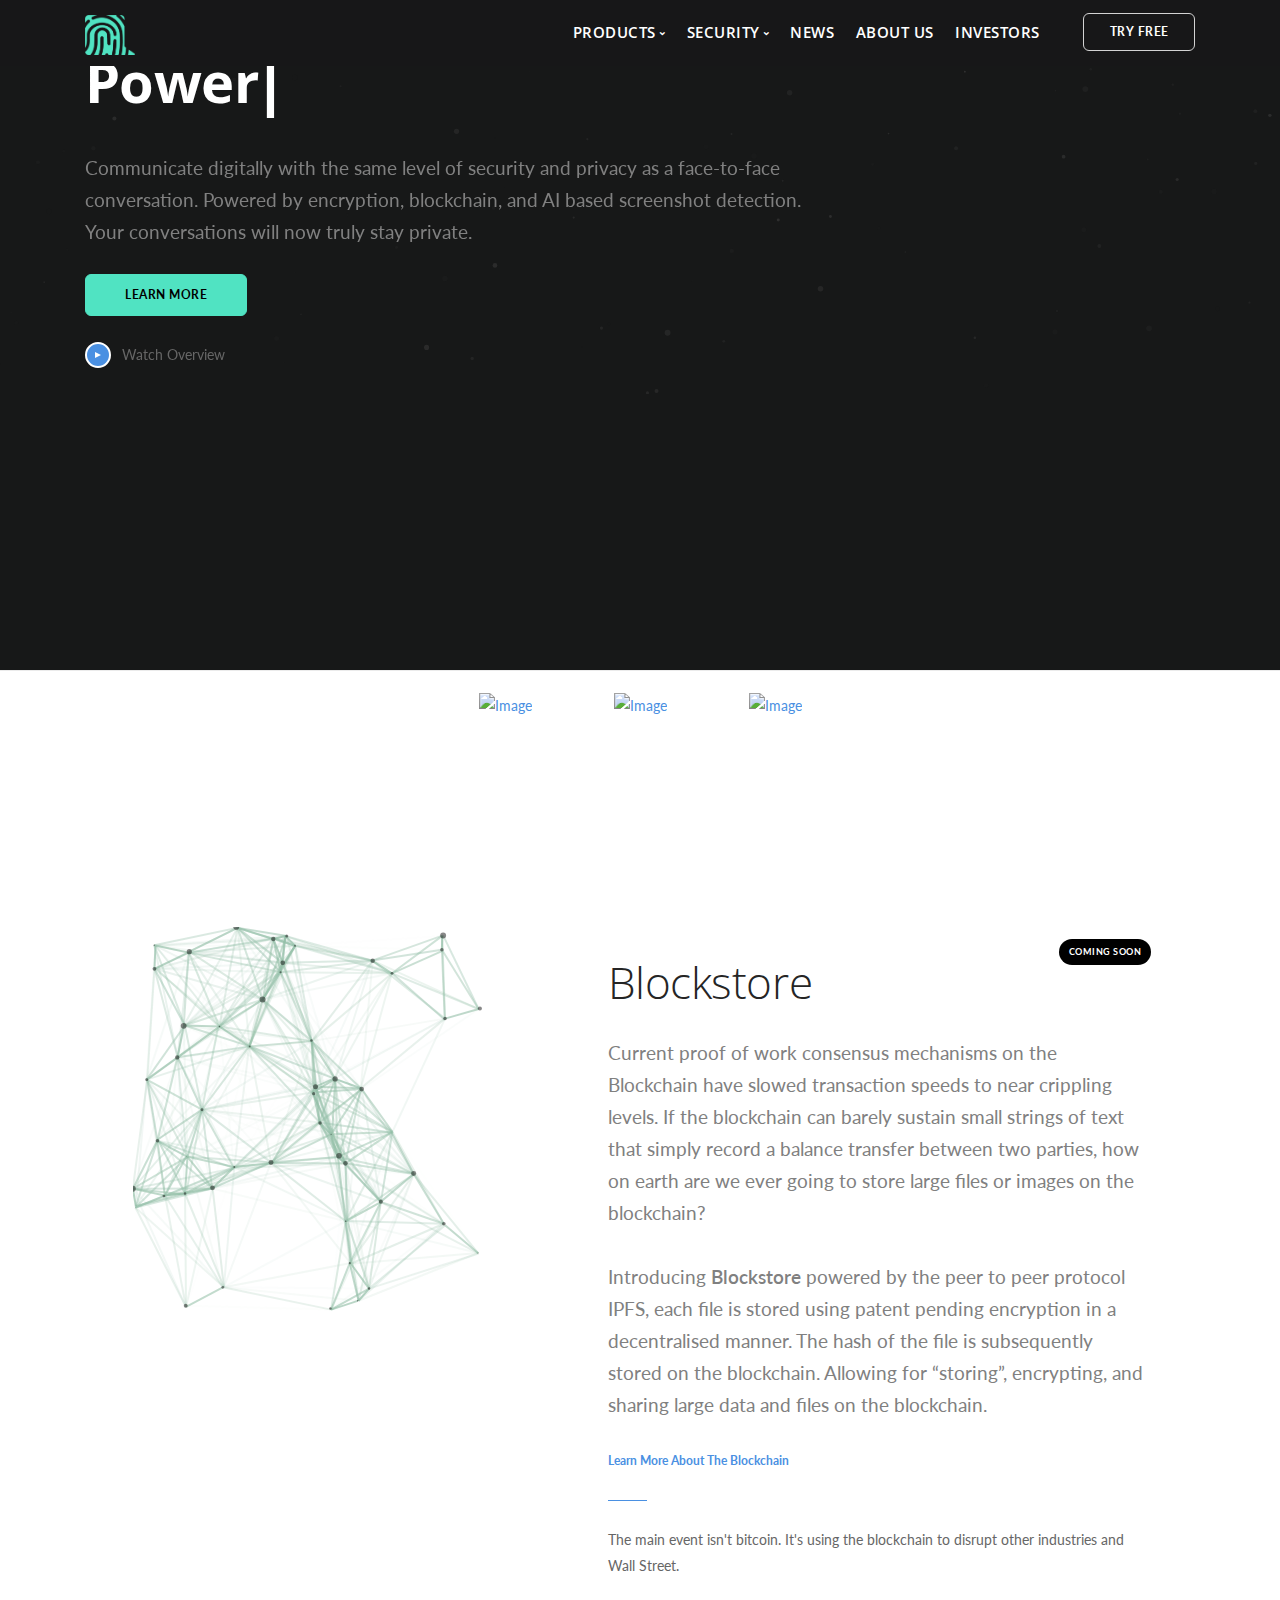
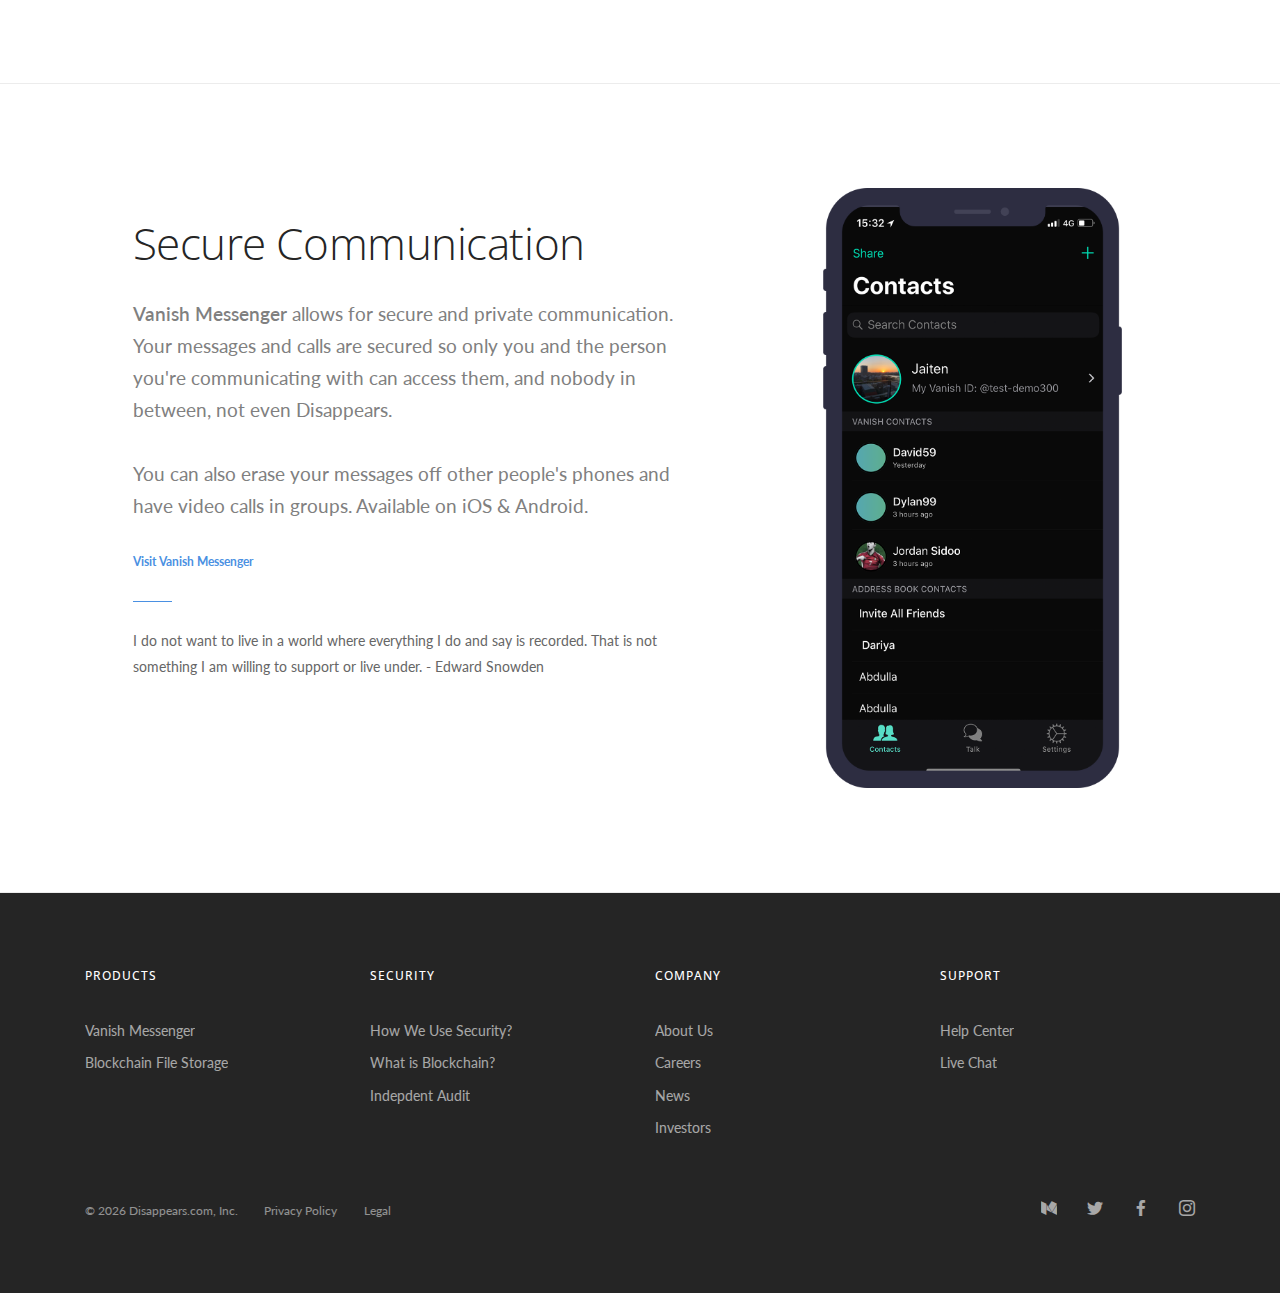
==== index.html @ e40e31fb "site" ====
<!doctype html>
<html lang="en">
    <head>
        <meta charset="utf-8">
        <title>Disappears | Introducing Vanish Messenger</title>
        <meta name="viewport" content="width=device-width, initial-scale=1.0">
        <meta name="description" content="Secure, Messaging, End-to-End Encryption">
        <link href="css/bootstrap.css" rel="stylesheet" type="text/css" media="all" />
        <link href="css/stack-interface.css" rel="stylesheet" type="text/css" media="all" />
        <link href="css/socicon.css" rel="stylesheet" type="text/css" media="all" />
        <link href="css/lightbox.min.css" rel="stylesheet" type="text/css" media="all" />
        <link href="css/flickity.css" rel="stylesheet" type="text/css" media="all" />
        <link href="css/iconsmind.css" rel="stylesheet" type="text/css" media="all" />
        <link href="css/jquery.steps.css" rel="stylesheet" type="text/css" media="all" />
        <link href="css/theme.css" rel="stylesheet" type="text/css" media="all" />
        <link href="css/custom.css" rel="stylesheet" type="text/css" media="all" />
        <link href="css/font-rubiklato.css" rel="stylesheet" type="text/css" media="all" />
        <link href="css/font-segoe.css" rel="stylesheet" type="text/css" media="all" />
        <link href="https://fonts.googleapis.com/css?family=Open+Sans:200,300,400,400i,500,600,700%7CMerriweather:300,300i" rel="stylesheet">
        <link href="https://fonts.googleapis.com/css?family=Lato:400,400i,700%7CRubik:300,400,500" rel="stylesheet" />
        <link href="https://fonts.googleapis.com/icon?family=Material+Icons" rel="stylesheet">
    </head>

    <body class=" ">
        <a id="start"></a>

        <div class="nav-container">
            <div class="bar bar--sm visible-xs">
                <div class="container">
                    <div class="row">
                        <div class="col-3 col-md-2">
                            <a href="index.html">
                                <img class="logo logo-dark" alt="logo" src="img/logo2.png" />
                                <img class="logo logo-light" alt="logo" src="img/logo2.png" />
                            </a>
                        </div>
                        <div class="col-9 col-md-10 text-right">
                            <a href="#" class="hamburger-toggle" data-toggle-class="#menu1;hidden-xs">
                                <i class="icon icon--sm stack-interface stack-menu"></i>
                            </a>
                        </div>
                    </div>
                </div>
            </div>

            <nav id="menu1" class="bar bar--sm bar-1 hidden-xs bar--absolute">
                <div class="container">
                    <div class="row">
                        <div class="col-lg-1 col-md-2 hidden-xs">
                            <div class="bar__module">
                                <a href="index.html">
                                    <img class="logo logo-dark" alt="logo" src="img/logo2.png" />
                                    <img class="logo logo-light" alt="logo" src="img/logo2.png" />
                                </a>
                            </div>
                        </div>
                        <div class="col-lg-11 col-md-12 text-right text-left-xs text-left-sm">
                            <div class="bar__module">
                                <ul class="menu-horizontal text-left">
                                    <li class="dropdown">
                                        <span class="dropdown__trigger">Products</span>
                                        <div class="dropdown__container">
                                            <div class="container">
                                                <div class="row">
                                                    <div class="dropdown__content col-lg-2 col-md-4">
                                                        <ul class="menu-vertical">
                                                            <li class="">
                                                                <a href="vanish.html">
                                                                    Vanish Messenger
                                                                </a>
                                                            </li>
                                                            <li class="">
                                                                <a href="index.html#blockstore">
                                                                    Blockstore
                                                                </a>
                                                            </li>
                                                        </ul>
                                                    </div>
                                                </div>
                                            </div>
                                        </div>
                                    </li>

                                    <li class="dropdown">
                                        <span class="dropdown__trigger">Security</span>
                                        <div class="dropdown__container">
                                            <div class="container">
                                                <div class="row">
                                                    <div class="dropdown__content col-lg-2 col-md-4">
                                                        <ul class="menu-vertical">
                                                            <li class="">
                                                                <a href="security.html.html">
                                                                    How We Use Security?
                                                                </a>
                                                            </li>
                                                            <li class="">
                                                                <a href="blockchain.html">
                                                                    What is Blockchain?
                                                                </a>
                                                            </li>
                                                            <li class="">
                                                                <a href="pdf/report.pdf">
                                                                    Independent Audit
                                                                </a>
                                                            </li>
                                                        </ul>
                                                    </div>
                                                </div>
                                            </div>
                                        </div>
                                    </li>

                                    <li>
                                        <a href="news.html">News</a>
                                    </li>
                                    <li>
                                        <a href="about.html">About Us</a>
                                    </li>
                                    <li>
                                        <a href="investors.html">Investors</a>
                                    </li>

                                </ul>
                            </div>
                            <div class="bar__module">
                                <a class="btn btn--sm type--uppercase" href="http://vanish.im/dl">
                                    <span class="btn__text colorWhite">
                                        Try Free
                                    </span>
                                </a>
                            </div>

                        </div>
                    </div>
                </div>
            </nav>

        </div>

        <div class="main-container">
            <section class="cover unpad--bottom switchable switchable--switch bg--secondary text-center-xs black-bg homeBG" style="height:670px;">
                <div id="particles-js">
                    <div class="container">
                        <div class="row align-items-center">

                            <div class="col-md-8 mt-200">
                                <div style="padding-bottom:30px">
                                    <span class="label label--inline" style="background: none; border:1px solid #fff;">Recent News</span>
                                    <span>Introducing Vanish Messenger <a href="http://vanish.im/dl">Download Now</a></span>
                                </div>

                                <span class="h1 homeHeaderText colorWhite inline-block typed-text typed-text--cursor " data-typed-strings="Powering Secure Communication ^5000, Blockchain File Storage ^5000, Secure Messaging ^5000,Patented Screenshot Detection ^5000"></span>
                                <p class="lead">
                                    Communicate digitally with the same level of security and privacy as a face-to-face conversation. Powered by encryption, blockchain, and AI based screenshot detection. Your conversations will now truly stay private.
                                </p>
                                <a class="btn btn--primary type--uppercase" href="vanish.html">
                                    <span class="btn__text">
                                        Learn More
                                    </span>
                                </a>

                                <div class="modal-instance block">
                                    <div class="video-play-icon video-play-icon--xs modal-trigger bg--primary"></div>
                                    <span>Watch Overview</span>
                                    <div class="modal-container">
                                        <div class="modal-content bg-dark" data-width="60%" data-height="60%">
                                            <iframe data-src="https://www.youtube.com/embed/JB5TIljs37I?autoplay=1" allowfullscreen="allowfullscreen"></iframe>
                                        </div>
                                    </div>
                                </div>
                          
                            </div>

                            <div class="col-md-6">
                                <div class="globe js-globe">
                                    <ul class="globe-list js-list"></ul>
                                    <canvas class="globe-canvas js-canvas"></canvas>
                                </div>
                           </div>

                        </div>
                    </div>
                </div>
            </section>

            <section class="text-center" style="padding-top:1.5em;">
                <div class="container">
                    <div class="row">
                        <div class="col-md-12">
                            <ul class="list-inline list-inline--images">
                                <li>
                                    <a href="http://dailyhive.com/vancouver/vanish-privacy-messenger-app-vancouver" target="_blank"><img alt="Image" src="https://www.disappears.com/img/dailyhive_logo.png" /></a>
                                </li>
                                <li>
                                    <a href="https://smallcappower.com/news/market-news/messenger-app-vanish/" target="_blank"><img alt="Image" src="https://www.disappears.com/img/smallcap_logo.png" /></a>
                                </li>
                                <li>
                                    <a href="https://learningenglish.voanews.com/a/us-tech-watch-russian-investigation/4045412.html" target="_blank"><img alt="Image" src="https://www.disappears.com/img/voa_logo.png" /></a>
                                </li>
                   
                            </ul>
                        </div>
                    </div>
                </div>
            </section>

            <section class="switchable switchable--switch feature-large border--bottom" id="blockstore">
                <div class="container">
                    <div class="row justify-content-around">

                        <div class="col-md-6 col-lg-4 col-12 text-center">
                            <div id="particles-js1" style="height:390px; margin-top:0px !important;"></div>
                        </div>
                        <div class="col-md-6">
                            <div class="switchable__text">
                                <h1>Blockstore</h1><span class="label" style="background:#000;">Coming Soon</span>
                                <p class="lead">
                                    Current proof of work consensus mechanisms on the Blockchain have slowed transaction speeds to near crippling levels. If the blockchain can barely sustain small strings of text that simply record a balance transfer between two parties, how on earth are we ever going to store large files or images on the blockchain? <br><br>
                                    Introducing <b>Blockstore</b> powered by the peer to peer protocol IPFS, each file is stored using patent pending encryption in a decentralised manner. The hash of the file is subsequently stored on the blockchain. Allowing for “storing”, encrypting, and sharing large data and files on the blockchain.
                                </p>
                                <a href="blockchain.html">Learn More About The Blockchain</a>
                                <hr class="short" />
                                <p>
                                    The main event isn't bitcoin. It's using the blockchain to disrupt other industries and Wall Street. 
                                </p>
                            </div>
                        </div>
                       
                    </div>
                </div>
             </section>

             <section class="switchable switchable--switch feature-large border--bottom">
                <div class="container">
                    <div class="row justify-content-around">
                      
                        <div class="col-md-6">
                            <div class="switchable__text">
                                <h1>Secure Communication</h2>
                                <p class="lead">
                                    <b>Vanish Messenger</b> allows for secure and private communication. Your messages and calls are secured so only you and the person you're communicating with can access them, and nobody in between, not even Disappears. <br><br>

                                    You can also erase your messages off other people's phones and have video calls in groups. Available on iOS & Android. 
                                </p>
                                <a href="">Visit Vanish Messenger</a>
                                <hr class="short" />
                                <p>
                                    I do not want to live in a world where everything I do and say is recorded. That is not something I am willing to support or live under. - Edward Snowden
                                </p>
                            </div>
                        </div>
                        <div class="col-md-6 col-lg-4 col-12 text-center">
                            <img alt="Image" src="img/iphone-x.png" height="600" />
                        </div>
   
                    </div>
                </div>
             </section>
             
            
            <footer class="space--sm footer-2 bg--dark">
                <div class="container">
                    <div class="row">
                        <div class="col-md-6 col-lg-3 col-6">
                            <h6 class="type--uppercase">Products</h6>
                            <ul class="list--hover">
                                <li>
                                    <a href="vanish.html">Vanish Messenger</a>
                                </li>
                                <li>
                                    <a href="index.html#blockstore">Blockchain File Storage</a>
                                </li>
                            </ul>
                        </div>
                        <div class="col-md-6 col-lg-3 col-6">
                            <h6 class="type--uppercase">Security</h6>
                            <ul class="list--hover">
                                <li>
                                    <a href="security.html">How We Use Security?</a>
                                </li>
                                <li>
                                    <a href="blockchain.html">What is Blockchain?</a>
                                </li>
                                <li>
                                    <a href="pdf/report.pdf">Indepdent Audit</a>
                                </li>
                            </ul>
                        </div>
                        <div class="col-md-6 col-lg-3 col-6">
                            <h6 class="type--uppercase">Company</h6>
                            <ul class="list--hover">
                                <li>
                                    <a href="about.html">About Us</a>
                                </li>
                                <li>
                                    <a href="mailto:careers@disappears.com">Careers</a>
                                </li>
                                <li>
                                    <a href="news.html">News</a>
                                </li>
                                 <li>
                                    <a href="investors.html">Investors</a>
                                </li>
                            </ul>
                        </div>
                        <div class="col-md-6 col-lg-3 col-6">
                            <h6 class="type--uppercase">Support</h6>
                            <ul class="list--hover">
                                <li>
                                    <a href="#">Help Center</a>
                                </li>
                                <li>
                                    <a href="#">Live Chat</a>
                                </li>
                            </ul>
                        </div>
                    
                    </div>
                    <!--end of row-->
                    <div class="row">
                        <div class="col-md-6">
                            <span class="type--fine-print">&copy;
                                <span class="update-year"></span> Disappears.com, Inc.</span>
                            <a class="type--fine-print" href="#">Privacy Policy</a>
                            <a class="type--fine-print" href="#">Legal</a>
                        </div>
                        <div class="col-md-6 text-right text-left-xs">
                            <ul class="social-list list-inline list--hover">
                                <li>
                                    <a href="#">
                                        <i class="socicon socicon-medium icon icon--xs"></i>
                                    </a>
                                </li>
                                <li>
                                    <a href="#">
                                        <i class="socicon socicon-twitter icon icon--xs"></i>
                                    </a>
                                </li>
                                <li>
                                    <a href="#">
                                        <i class="socicon socicon-facebook icon icon--xs"></i>
                                    </a>
                                </li>
                                <li>
                                    <a href="#">
                                        <i class="socicon socicon-instagram icon icon--xs"></i>
                                    </a>
                                </li>
                            </ul>
                        </div>
                    </div>
                    <!--end of row-->
                </div>
                <!--end of container-->
            </footer>
        </div>
        <!--<div class="loader"></div>-->
        <a class="back-to-top inner-link" href="#start" data-scroll-class="100vh:active">
            <i class="stack-interface stack-up-open-big"></i>
        </a>
          <script src='https://cdnjs.cloudflare.com/ajax/libs/three.js/87/three.js'></script>
<script src='https://s3-us-west-2.amazonaws.com/s.cdpn.io/617753/ThreeOrbitControls.js'></script>
<script src='https://rawgit.com/spite/THREE.MeshLine/master/src/THREE.MeshLine.js'></script>

            <script src="js/animatedglobe.js"></script>
            <script src="js/particles.js"></script>

<script type="text/javascript">
    particlesJS('particles-js1',
{
  "particles": {
    "number": {
      "value": 300,
      "density": {
        "enable": true,
        "value_area": 800
      }
    },
    "color": {
      "value": "#111111"
    },
    "shape": {
      "type": "circle",
      "stroke": {
        "width": 0,
        "color": "#000000"
      },
      "polygon": {
        "nb_sides": 5
      },
      "image": {
        "src": "img/github.svg",
        "width": 100,
        "height": 100
      }
    },
    "opacity": {
      "value": 0.5,
      "random": false,
      "anim": {
        "enable": false,
        "speed": 1,
        "opacity_min": 0.1,
        "sync": false
      }
    },
    "size": {
      "value": 3,
      "random": true,
      "anim": {
        "enable": false,
        "speed": 40,
        "size_min": 0.1,
        "sync": false
      }
    },
    "line_linked": {
      "enable": true,
      "distance": 150,
      "color": "#95c0a9",
      "opacity": 0.8,
      "width": 2
    },
    "move": {
      "enable": true,
      "speed": 6,
      "direction": "none",
      "random": false,
      "straight": false,
      "out_mode": "out",
      "bounce": false,
      "attract": {
        "enable": false,
        "rotateX": 600,
        "rotateY": 1200
      }
    }
  },
  "interactivity": {
    "detect_on": "canvas",
    "events": {
      "onhover": {
        "enable": true,
        "mode": "push"
      },
      "onclick": {
        "enable": true,
        "mode": "push"
      },
      "resize": true
    },
    "modes": {
      "grab": {
        "distance": 400,
        "line_linked": {
          "opacity": 1
        }
      },
      "bubble": {
        "distance": 400,
        "size": 40,
        "duration": 2,
        "opacity": 8,
        "speed": 3
      },
      "repulse": {
        "distance": 200,
        "duration": 0.4
      },
      "push": {
        "particles_nb": 4
      },
      "remove": {
        "particles_nb": 2
      }
    }
  },
  "retina_detect": true
}

);
particlesJS('particles-js',
  
  {
  "particles": {
    "number": {
      "value": 160,
      "density": {
        "enable": true,
        "value_area": 800
      }
    },
    "color": {
      "value": "#333"
    },
    "shape": {
      "type": "circle",
      "stroke": {
        "width": 0,
        "color": "#000000"
      },
      "polygon": {
        "nb_sides": 5
      },
      "image": {
        "src": "img/github.svg",
        "width": 100,
        "height": 100
      }
    },
    "opacity": {
      "value": 1,
      "random": true,
      "anim": {
        "enable": true,
        "speed": 1,
        "opacity_min": 0,
        "sync": false
      }
    },
    "size": {
      "value": 3,
      "random": true,
      "anim": {
        "enable": false,
        "speed": 4,
        "size_min": 0.3,
        "sync": false
      }
    },
    "line_linked": {
      "enable": false,
      "distance": 150,
      "color": "#333",
      "opacity": 0.4,
      "width": 1
    },
    "move": {
      "enable": true,
      "speed": 1,
      "direction": "none",
      "random": true,
      "straight": false,
      "out_mode": "out",
      "bounce": false,
      "attract": {
        "enable": false,
        "rotateX": 600,
        "rotateY": 600
      }
    }
  },
  "interactivity": {
    "detect_on": "canvas",
    "events": {
      "onhover": {
        "enable": true,
        "mode": "bubble"
      },
      "onclick": {
        "enable": true,
        "mode": "repulse"
      },
      "resize": true
    },
    "modes": {
      "grab": {
        "distance": 400,
        "line_linked": {
          "opacity": 1
        }
      },
      "bubble": {
        "distance": 250,
        "size": 0,
        "duration": 2,
        "opacity": 0,
        "speed": 3
      },
      "repulse": {
        "distance": 400,
        "duration": 0.4
      },
      "push": {
        "particles_nb": 4
      },
      "remove": {
        "particles_nb": 2
      }
    }
  },
  "retina_detect": true
}

);
</script>
        <script src="js/jquery-3.1.1.min.js"></script>
        <script src="js/flickity.min.js"></script>
        <script src="js/easypiechart.min.js"></script>
        <script src="js/parallax.js"></script>
        <script src="js/typed.min.js"></script>
        <script src="js/datepicker.js"></script>
        <script src="js/isotope.min.js"></script>
        <script src="js/ytplayer.min.js"></script>
        <script src="js/lightbox.min.js"></script>
        <script src="js/granim.min.js"></script>
        <script src="js/jquery.steps.min.js"></script>
        <script src="js/countdown.min.js"></script>
        <script src="js/twitterfetcher.min.js"></script>
        <script src="js/spectragram.min.js"></script>
        <script src="js/smooth-scroll.min.js"></script>
        <script src="js/scripts.js"></script>
    </body>
</html>
---- css/stack-interface.css ----
@font-face {
  font-family: 'stack-interface';
  src: url('../fonts/stack-interface.eot?33839631');
  src: url('../fonts/stack-interface.eot?33839631#iefix') format('embedded-opentype'),
       url('../fonts/stack-interface.woff2?33839631') format('woff2'),
       url('../fonts/stack-interface.woff?33839631') format('woff'),
       url('../fonts/stack-interface.ttf?33839631') format('truetype'),
       url('../fonts/stack-interface.svg?33839631#stack-interface') format('svg');
  font-weight: normal;
  font-style: normal;
}
/* Chrome hack: SVG is rendered more smooth in Windozze. 100% magic, uncomment if you need it. */
/* Note, that will break hinting! In other OS-es font will be not as sharp as it could be */
/*
@media screen and (-webkit-min-device-pixel-ratio:0) {
  @font-face {
    font-family: 'stack-interface';
    src: url('../font/stack-interface.svg?34857618#stack-interface') format('svg');
  }
}
*/
 
 [class^="stack-"]:before, [class*=" stack-"]:before {
  font-family: "stack-interface";
  font-style: normal;
  font-weight: normal;
  speak: none;
 
  display: inline-block;
  text-decoration: inherit;
  width: 1em;
  margin-right: .2em;
  text-align: center;
  /* opacity: .8; */
 
  /* For safety - reset parent styles, that can break glyph codes*/
  font-variant: normal;
  text-transform: none;
 
  /* fix buttons height, for twitter bootstrap */
  line-height: 1em;
 
  /* Animation center compensation - margins should be symmetric */
  /* remove if not needed */
  margin-left: .2em;
 
  /* you can be more comfortable with increased icons size */
  /* font-size: 120%; */
 
  /* Font smoothing. That was taken from TWBS */
  -webkit-font-smoothing: antialiased;
  -moz-osx-font-smoothing: grayscale;
 
  /* Uncomment for 3D effect */
  /* text-shadow: 1px 1px 1px rgba(127, 127, 127, 0.3); */
}
 
.stack-down-open-big:before { content: '\e800'; } /* '' */
.stack-left-open-big:before { content: '\e801'; } /* '' */
.stack-right-open-big:before { content: '\e802'; } /* '' */
.stack-up-open-big:before { content: '\e803'; } /* '' */
.stack-basket:before { content: '\e804'; } /* '' */
.stack-search:before { content: '\e805'; } /* '' */
.stack-down-dir:before { content: '\e806'; } /* '' */
.stack-left-dir:before { content: '\e807'; } /* '' */
.stack-right-dir:before { content: '\e808'; } /* '' */
.stack-up-dir:before { content: '\e809'; } /* '' */
.stack-down-open:before { content: '\e80a'; } /* '' */
.stack-left-open:before { content: '\e80b'; } /* '' */
.stack-right-open:before { content: '\e80c'; } /* '' */
.stack-up-open:before { content: '\e80d'; } /* '' */
.stack-menu:before { content: '\e80e'; } /* '' */
.stack-users:before { content: '\e80f'; } /* '' */
.stack-publish:before { content: '\e810'; } /* '' */
.stack-trash:before { content: '\e811'; } /* '' */
.stack-bell:before { content: '\e812'; } /* '' */
.stack-cog:before { content: '\e813'; } /* '' */
.stack-plus-circled:before { content: '\e814'; } /* '' */
.stack-dot-3:before { content: '\e815'; } /* '' */
---- css/socicon.css ----
@font-face {
  font-family: 'Socicon';
  src:  url('../fonts/socicon.eot?a93r5t');
  src:  url('../fonts/socicon.eot?a93r5t#iefix') format('embedded-opentype'),
    url('../fonts/socicon.ttf?a93r5t') format('truetype'),
    url('../fonts/socicon.woff?a93r5t') format('woff'),
    url('../fonts/socicon.svg?a93r5t#Socicon') format('svg');
  font-weight: normal;
  font-style: normal;
}

[class^="socicon-"], [class*=" socicon-"] {
  /* use !important to prevent issues with browser extensions that change fonts */
  font-family: 'Socicon' !important;
  speak: none;
  font-style: normal;
  font-weight: normal;
  font-variant: normal;
  text-transform: none;
  line-height: 1;

  /* Better Font Rendering =========== */
  -webkit-font-smoothing: antialiased;
  -moz-osx-font-smoothing: grayscale;
}

.socicon-gamewisp:before {
  content: "\e905";
}
.socicon-bloglovin:before {
  content: "\e904";
}
.socicon-tunein:before {
  content: "\e903";
}
.socicon-gamejolt:before {
  content: "\e901";
}
.socicon-trello:before {
  content: "\e902";
}
.socicon-spreadshirt:before {
  content: "\e900";
}
.socicon-500px:before {
  content: "\e000";
}
.socicon-8tracks:before {
  content: "\e001";
}
.socicon-airbnb:before {
  content: "\e002";
}
.socicon-alliance:before {
  content: "\e003";
}
.socicon-amazon:before {
  content: "\e004";
}
.socicon-amplement:before {
  content: "\e005";
}
.socicon-android:before {
  content: "\e006";
}
.socicon-angellist:before {
  content: "\e007";
}
.socicon-apple:before {
  content: "\e008";
}
.socicon-appnet:before {
  content: "\e009";
}
.socicon-baidu:before {
  content: "\e00a";
}
.socicon-bandcamp:before {
  content: "\e00b";
}
.socicon-battlenet:before {
  content: "\e00c";
}
.socicon-beam:before {
  content: "\e00d";
}
.socicon-bebee:before {
  content: "\e00e";
}
.socicon-bebo:before {
  content: "\e00f";
}
.socicon-behance:before {
  content: "\e010";
}
.socicon-blizzard:before {
  content: "\e011";
}
.socicon-blogger:before {
  content: "\e012";
}
.socicon-buffer:before {
  content: "\e013";
}
.socicon-chrome:before {
  content: "\e014";
}
.socicon-coderwall:before {
  content: "\e015";
}
.socicon-curse:before {
  content: "\e016";
}
.socicon-dailymotion:before {
  content: "\e017";
}
.socicon-deezer:before {
  content: "\e018";
}
.socicon-delicious:before {
  content: "\e019";
}
.socicon-deviantart:before {
  content: "\e01a";
}
.socicon-diablo:before {
  content: "\e01b";
}
.socicon-digg:before {
  content: "\e01c";
}
.socicon-discord:before {
  content: "\e01d";
}
.socicon-disqus:before {
  content: "\e01e";
}
.socicon-douban:before {
  content: "\e01f";
}
.socicon-draugiem:before {
  content: "\e020";
}
.socicon-dribbble:before {
  content: "\e021";
}
.socicon-drupal:before {
  content: "\e022";
}
.socicon-ebay:before {
  content: "\e023";
}
.socicon-ello:before {
  content: "\e024";
}
.socicon-endomodo:before {
  content: "\e025";
}
.socicon-envato:before {
  content: "\e026";
}
.socicon-etsy:before {
  content: "\e027";
}
.socicon-facebook:before {
  content: "\e028";
}
.socicon-feedburner:before {
  content: "\e029";
}
.socicon-filmweb:before {
  content: "\e02a";
}
.socicon-firefox:before {
  content: "\e02b";
}
.socicon-flattr:before {
  content: "\e02c";
}
.socicon-flickr:before {
  content: "\e02d";
}
.socicon-formulr:before {
  content: "\e02e";
}
.socicon-forrst:before {
  content: "\e02f";
}
.socicon-foursquare:before {
  content: "\e030";
}
.socicon-friendfeed:before {
  content: "\e031";
}
.socicon-github:before {
  content: "\e032";
}
.socicon-goodreads:before {
  content: "\e033";
}
.socicon-google:before {
  content: "\e034";
}
.socicon-googlescholar:before {
  content: "\e035";
}
.socicon-googlegroups:before {
  content: "\e036";
}
.socicon-googlephotos:before {
  content: "\e037";
}
.socicon-googleplus:before {
  content: "\e038";
}
.socicon-grooveshark:before {
  content: "\e039";
}
.socicon-hackerrank:before {
  content: "\e03a";
}
.socicon-hearthstone:before {
  content: "\e03b";
}
.socicon-hellocoton:before {
  content: "\e03c";
}
.socicon-heroes:before {
  content: "\e03d";
}
.socicon-hitbox:before {
  content: "\e03e";
}
.socicon-horde:before {
  content: "\e03f";
}
.socicon-houzz:before {
  content: "\e040";
}
.socicon-icq:before {
  content: "\e041";
}
.socicon-identica:before {
  content: "\e042";
}
.socicon-imdb:before {
  content: "\e043";
}
.socicon-instagram:before {
  content: "\e044";
}
.socicon-issuu:before {
  content: "\e045";
}
.socicon-istock:before {
  content: "\e046";
}
.socicon-itunes:before {
  content: "\e047";
}
.socicon-keybase:before {
  content: "\e048";
}
.socicon-lanyrd:before {
  content: "\e049";
}
.socicon-lastfm:before {
  content: "\e04a";
}
.socicon-line:before {
  content: "\e04b";
}
.socicon-linkedin:before {
  content: "\e04c";
}
.socicon-livejournal:before {
  content: "\e04d";
}
.socicon-lyft:before {
  content: "\e04e";
}
.socicon-macos:before {
  content: "\e04f";
}
.socicon-mail:before {
  content: "\e050";
}
.socicon-medium:before {
  content: "\e051";
}
.socicon-meetup:before {
  content: "\e052";
}
.socicon-mixcloud:before {
  content: "\e053";
}
.socicon-modelmayhem:before {
  content: "\e054";
}
.socicon-mumble:before {
  content: "\e055";
}
.socicon-myspace:before {
  content: "\e056";
}
.socicon-newsvine:before {
  content: "\e057";
}
.socicon-nintendo:before {
  content: "\e058";
}
.socicon-npm:before {
  content: "\e059";
}
.socicon-odnoklassniki:before {
  content: "\e05a";
}
.socicon-openid:before {
  content: "\e05b";
}
.socicon-opera:before {
  content: "\e05c";
}
.socicon-outlook:before {
  content: "\e05d";
}
.socicon-overwatch:before {
  content: "\e05e";
}
.socicon-patreon:before {
  content: "\e05f";
}
.socicon-paypal:before {
  content: "\e060";
}
.socicon-periscope:before {
  content: "\e061";
}
.socicon-persona:before {
  content: "\e062";
}
.socicon-pinterest:before {
  content: "\e063";
}
.socicon-play:before {
  content: "\e064";
}
.socicon-player:before {
  content: "\e065";
}
.socicon-playstation:before {
  content: "\e066";
}
.socicon-pocket:before {
  content: "\e067";
}
.socicon-qq:before {
  content: "\e068";
}
.socicon-quora:before {
  content: "\e069";
}
.socicon-raidcall:before {
  content: "\e06a";
}
.socicon-ravelry:before {
  content: "\e06b";
}
.socicon-reddit:before {
  content: "\e06c";
}
.socicon-renren:before {
  content: "\e06d";
}
.socicon-researchgate:before {
  content: "\e06e";
}
.socicon-residentadvisor:before {
  content: "\e06f";
}
.socicon-reverbnation:before {
  content: "\e070";
}
.socicon-rss:before {
  content: "\e071";
}
.socicon-sharethis:before {
  content: "\e072";
}
.socicon-skype:before {
  content: "\e073";
}
.socicon-slideshare:before {
  content: "\e074";
}
.socicon-smugmug:before {
  content: "\e075";
}
.socicon-snapchat:before {
  content: "\e076";
}
.socicon-songkick:before {
  content: "\e077";
}
.socicon-soundcloud:before {
  content: "\e078";
}
.socicon-spotify:before {
  content: "\e079";
}
.socicon-stackexchange:before {
  content: "\e07a";
}
.socicon-stackoverflow:before {
  content: "\e07b";
}
.socicon-starcraft:before {
  content: "\e07c";
}
.socicon-stayfriends:before {
  content: "\e07d";
}
.socicon-steam:before {
  content: "\e07e";
}
.socicon-storehouse:before {
  content: "\e07f";
}
.socicon-strava:before {
  content: "\e080";
}
.socicon-streamjar:before {
  content: "\e081";
}
.socicon-stumbleupon:before {
  content: "\e082";
}
.socicon-swarm:before {
  content: "\e083";
}
.socicon-teamspeak:before {
  content: "\e084";
}
.socicon-teamviewer:before {
  content: "\e085";
}
.socicon-technorati:before {
  content: "\e086";
}
.socicon-telegram:before {
  content: "\e087";
}
.socicon-tripadvisor:before {
  content: "\e088";
}
.socicon-tripit:before {
  content: "\e089";
}
.socicon-triplej:before {
  content: "\e08a";
}
.socicon-tumblr:before {
  content: "\e08b";
}
.socicon-twitch:before {
  content: "\e08c";
}
.socicon-twitter:before {
  content: "\e08d";
}
.socicon-uber:before {
  content: "\e08e";
}
.socicon-ventrilo:before {
  content: "\e08f";
}
.socicon-viadeo:before {
  content: "\e090";
}
.socicon-viber:before {
  content: "\e091";
}
.socicon-viewbug:before {
  content: "\e092";
}
.socicon-vimeo:before {
  content: "\e093";
}
.socicon-vine:before {
  content: "\e094";
}
.socicon-vkontakte:before {
  content: "\e095";
}
.socicon-warcraft:before {
  content: "\e096";
}
.socicon-wechat:before {
  content: "\e097";
}
.socicon-weibo:before {
  content: "\e098";
}
.socicon-whatsapp:before {
  content: "\e099";
}
.socicon-wikipedia:before {
  content: "\e09a";
}
.socicon-windows:before {
  content: "\e09b";
}
.socicon-wordpress:before {
  content: "\e09c";
}
.socicon-wykop:before {
  content: "\e09d";
}
.socicon-xbox:before {
  content: "\e09e";
}
.socicon-xing:before {
  content: "\e09f";
}
.socicon-yahoo:before {
  content: "\e0a0";
}
.socicon-yammer:before {
  content: "\e0a1";
}
.socicon-yandex:before {
  content: "\e0a2";
}
.socicon-yelp:before {
  content: "\e0a3";
}
.socicon-younow:before {
  content: "\e0a4";
}
.socicon-youtube:before {
  content: "\e0a5";
}
.socicon-zapier:before {
  content: "\e0a6";
}
.socicon-zerply:before {
  content: "\e0a7";
}
.socicon-zomato:before {
  content: "\e0a8";
}
.socicon-zynga:before {
  content: "\e0a9";
}
---- css/iconsmind.css ----
@font-face {
	font-family: 'iconsmind';
	src:url('../fonts/iconsmind.eot?#iefix-rdmvgc') format('embedded-opentype');
	src:url('../fonts/iconsmind.woff') format('woff'),
		url('../fonts/iconsmind.ttf') format('truetype');
	font-weight: normal;
	font-style: normal;
}

[class^="icon-"], [class*=" icon-"] {
	font-family: 'iconsmind';
	speak: none;
	font-style: normal;
	font-weight: normal;
	font-variant: normal;
	text-transform: none;
	line-height: 1;
	/* Better Font Rendering =========== */
	-webkit-font-smoothing: antialiased;
	-moz-osx-font-smoothing: grayscale;
}

.icon-A-Z:before {
	content: "\e600";
}
.icon-Aa:before {
	content: "\e601";
}
.icon-Add-Bag:before {
	content: "\e602";
}
.icon-Add-Basket:before {
	content: "\e603";
}
.icon-Add-Cart:before {
	content: "\e604";
}
.icon-Add-File:before {
	content: "\e605";
}
.icon-Add-SpaceAfterParagraph:before {
	content: "\e606";
}
.icon-Add-SpaceBeforeParagraph:before {
	content: "\e607";
}
.icon-Add-User:before {
	content: "\e608";
}
.icon-Add-UserStar:before {
	content: "\e609";
}
.icon-Add-Window:before {
	content: "\e60a";
}
.icon-Add:before {
	content: "\e60b";
}
.icon-Address-Book:before {
	content: "\e60c";
}
.icon-Address-Book2:before {
	content: "\e60d";
}
.icon-Administrator:before {
	content: "\e60e";
}
.icon-Aerobics-2:before {
	content: "\e60f";
}
.icon-Aerobics-3:before {
	content: "\e610";
}
.icon-Aerobics:before {
	content: "\e611";
}
.icon-Affiliate:before {
	content: "\e612";
}
.icon-Aim:before {
	content: "\e613";
}
.icon-Air-Balloon:before {
	content: "\e614";
}
.icon-Airbrush:before {
	content: "\e615";
}
.icon-Airship:before {
	content: "\e616";
}
.icon-Alarm-Clock:before {
	content: "\e617";
}
.icon-Alarm-Clock2:before {
	content: "\e618";
}
.icon-Alarm:before {
	content: "\e619";
}
.icon-Alien-2:before {
	content: "\e61a";
}
.icon-Alien:before {
	content: "\e61b";
}
.icon-Aligator:before {
	content: "\e61c";
}
.icon-Align-Center:before {
	content: "\e61d";
}
.icon-Align-JustifyAll:before {
	content: "\e61e";
}
.icon-Align-JustifyCenter:before {
	content: "\e61f";
}
.icon-Align-JustifyLeft:before {
	content: "\e620";
}
.icon-Align-JustifyRight:before {
	content: "\e621";
}
.icon-Align-Left:before {
	content: "\e622";
}
.icon-Align-Right:before {
	content: "\e623";
}
.icon-Alpha:before {
	content: "\e624";
}
.icon-Ambulance:before {
	content: "\e625";
}
.icon-AMX:before {
	content: "\e626";
}
.icon-Anchor-2:before {
	content: "\e627";
}
.icon-Anchor:before {
	content: "\e628";
}
.icon-Android-Store:before {
	content: "\e629";
}
.icon-Android:before {
	content: "\e62a";
}
.icon-Angel-Smiley:before {
	content: "\e62b";
}
.icon-Angel:before {
	content: "\e62c";
}
.icon-Angry:before {
	content: "\e62d";
}
.icon-Apple-Bite:before {
	content: "\e62e";
}
.icon-Apple-Store:before {
	content: "\e62f";
}
.icon-Apple:before {
	content: "\e630";
}
.icon-Approved-Window:before {
	content: "\e631";
}
.icon-Aquarius-2:before {
	content: "\e632";
}
.icon-Aquarius:before {
	content: "\e633";
}
.icon-Archery-2:before {
	content: "\e634";
}
.icon-Archery:before {
	content: "\e635";
}
.icon-Argentina:before {
	content: "\e636";
}
.icon-Aries-2:before {
	content: "\e637";
}
.icon-Aries:before {
	content: "\e638";
}
.icon-Army-Key:before {
	content: "\e639";
}
.icon-Arrow-Around:before {
	content: "\e63a";
}
.icon-Arrow-Back3:before {
	content: "\e63b";
}
.icon-Arrow-Back:before {
	content: "\e63c";
}
.icon-Arrow-Back2:before {
	content: "\e63d";
}
.icon-Arrow-Barrier:before {
	content: "\e63e";
}
.icon-Arrow-Circle:before {
	content: "\e63f";
}
.icon-Arrow-Cross:before {
	content: "\e640";
}
.icon-Arrow-Down:before {
	content: "\e641";
}
.icon-Arrow-Down2:before {
	content: "\e642";
}
.icon-Arrow-Down3:before {
	content: "\e643";
}
.icon-Arrow-DowninCircle:before {
	content: "\e644";
}
.icon-Arrow-Fork:before {
	content: "\e645";
}
.icon-Arrow-Forward:before {
	content: "\e646";
}
.icon-Arrow-Forward2:before {
	content: "\e647";
}
.icon-Arrow-From:before {
	content: "\e648";
}
.icon-Arrow-Inside:before {
	content: "\e649";
}
.icon-Arrow-Inside45:before {
	content: "\e64a";
}
.icon-Arrow-InsideGap:before {
	content: "\e64b";
}
.icon-Arrow-InsideGap45:before {
	content: "\e64c";
}
.icon-Arrow-Into:before {
	content: "\e64d";
}
.icon-Arrow-Join:before {
	content: "\e64e";
}
.icon-Arrow-Junction:before {
	content: "\e64f";
}
.icon-Arrow-Left:before {
	content: "\e650";
}
.icon-Arrow-Left2:before {
	content: "\e651";
}
.icon-Arrow-LeftinCircle:before {
	content: "\e652";
}
.icon-Arrow-Loop:before {
	content: "\e653";
}
.icon-Arrow-Merge:before {
	content: "\e654";
}
.icon-Arrow-Mix:before {
	content: "\e655";
}
.icon-Arrow-Next:before {
	content: "\e656";
}
.icon-Arrow-OutLeft:before {
	content: "\e657";
}
.icon-Arrow-OutRight:before {
	content: "\e658";
}
.icon-Arrow-Outside:before {
	content: "\e659";
}
.icon-Arrow-Outside45:before {
	content: "\e65a";
}
.icon-Arrow-OutsideGap:before {
	content: "\e65b";
}
.icon-Arrow-OutsideGap45:before {
	content: "\e65c";
}
.icon-Arrow-Over:before {
	content: "\e65d";
}
.icon-Arrow-Refresh:before {
	content: "\e65e";
}
.icon-Arrow-Refresh2:before {
	content: "\e65f";
}
.icon-Arrow-Right:before {
	content: "\e660";
}
.icon-Arrow-Right2:before {
	content: "\e661";
}
.icon-Arrow-RightinCircle:before {
	content: "\e662";
}
.icon-Arrow-Shuffle:before {
	content: "\e663";
}
.icon-Arrow-Squiggly:before {
	content: "\e664";
}
.icon-Arrow-Through:before {
	content: "\e665";
}
.icon-Arrow-To:before {
	content: "\e666";
}
.icon-Arrow-TurnLeft:before {
	content: "\e667";
}
.icon-Arrow-TurnRight:before {
	content: "\e668";
}
.icon-Arrow-Up:before {
	content: "\e669";
}
.icon-Arrow-Up2:before {
	content: "\e66a";
}
.icon-Arrow-Up3:before {
	content: "\e66b";
}
.icon-Arrow-UpinCircle:before {
	content: "\e66c";
}
.icon-Arrow-XLeft:before {
	content: "\e66d";
}
.icon-Arrow-XRight:before {
	content: "\e66e";
}
.icon-Ask:before {
	content: "\e66f";
}
.icon-Assistant:before {
	content: "\e670";
}
.icon-Astronaut:before {
	content: "\e671";
}
.icon-At-Sign:before {
	content: "\e672";
}
.icon-ATM:before {
	content: "\e673";
}
.icon-Atom:before {
	content: "\e674";
}
.icon-Audio:before {
	content: "\e675";
}
.icon-Auto-Flash:before {
	content: "\e676";
}
.icon-Autumn:before {
	content: "\e677";
}
.icon-Baby-Clothes:before {
	content: "\e678";
}
.icon-Baby-Clothes2:before {
	content: "\e679";
}
.icon-Baby-Cry:before {
	content: "\e67a";
}
.icon-Baby:before {
	content: "\e67b";
}
.icon-Back2:before {
	content: "\e67c";
}
.icon-Back-Media:before {
	content: "\e67d";
}
.icon-Back-Music:before {
	content: "\e67e";
}
.icon-Back:before {
	content: "\e67f";
}
.icon-Background:before {
	content: "\e680";
}
.icon-Bacteria:before {
	content: "\e681";
}
.icon-Bag-Coins:before {
	content: "\e682";
}
.icon-Bag-Items:before {
	content: "\e683";
}
.icon-Bag-Quantity:before {
	content: "\e684";
}
.icon-Bag:before {
	content: "\e685";
}
.icon-Bakelite:before {
	content: "\e686";
}
.icon-Ballet-Shoes:before {
	content: "\e687";
}
.icon-Balloon:before {
	content: "\e688";
}
.icon-Banana:before {
	content: "\e689";
}
.icon-Band-Aid:before {
	content: "\e68a";
}
.icon-Bank:before {
	content: "\e68b";
}
.icon-Bar-Chart:before {
	content: "\e68c";
}
.icon-Bar-Chart2:before {
	content: "\e68d";
}
.icon-Bar-Chart3:before {
	content: "\e68e";
}
.icon-Bar-Chart4:before {
	content: "\e68f";
}
.icon-Bar-Chart5:before {
	content: "\e690";
}
.icon-Bar-Code:before {
	content: "\e691";
}
.icon-Barricade-2:before {
	content: "\e692";
}
.icon-Barricade:before {
	content: "\e693";
}
.icon-Baseball:before {
	content: "\e694";
}
.icon-Basket-Ball:before {
	content: "\e695";
}
.icon-Basket-Coins:before {
	content: "\e696";
}
.icon-Basket-Items:before {
	content: "\e697";
}
.icon-Basket-Quantity:before {
	content: "\e698";
}
.icon-Bat-2:before {
	content: "\e699";
}
.icon-Bat:before {
	content: "\e69a";
}
.icon-Bathrobe:before {
	content: "\e69b";
}
.icon-Batman-Mask:before {
	content: "\e69c";
}
.icon-Battery-0:before {
	content: "\e69d";
}
.icon-Battery-25:before {
	content: "\e69e";
}
.icon-Battery-50:before {
	content: "\e69f";
}
.icon-Battery-75:before {
	content: "\e6a0";
}
.icon-Battery-100:before {
	content: "\e6a1";
}
.icon-Battery-Charge:before {
	content: "\e6a2";
}
.icon-Bear:before {
	content: "\e6a3";
}
.icon-Beard-2:before {
	content: "\e6a4";
}
.icon-Beard-3:before {
	content: "\e6a5";
}
.icon-Beard:before {
	content: "\e6a6";
}
.icon-Bebo:before {
	content: "\e6a7";
}
.icon-Bee:before {
	content: "\e6a8";
}
.icon-Beer-Glass:before {
	content: "\e6a9";
}
.icon-Beer:before {
	content: "\e6aa";
}
.icon-Bell-2:before {
	content: "\e6ab";
}
.icon-Bell:before {
	content: "\e6ac";
}
.icon-Belt-2:before {
	content: "\e6ad";
}
.icon-Belt-3:before {
	content: "\e6ae";
}
.icon-Belt:before {
	content: "\e6af";
}
.icon-Berlin-Tower:before {
	content: "\e6b0";
}
.icon-Beta:before {
	content: "\e6b1";
}
.icon-Betvibes:before {
	content: "\e6b2";
}
.icon-Bicycle-2:before {
	content: "\e6b3";
}
.icon-Bicycle-3:before {
	content: "\e6b4";
}
.icon-Bicycle:before {
	content: "\e6b5";
}
.icon-Big-Bang:before {
	content: "\e6b6";
}
.icon-Big-Data:before {
	content: "\e6b7";
}
.icon-Bike-Helmet:before {
	content: "\e6b8";
}
.icon-Bikini:before {
	content: "\e6b9";
}
.icon-Bilk-Bottle2:before {
	content: "\e6ba";
}
.icon-Billing:before {
	content: "\e6bb";
}
.icon-Bing:before {
	content: "\e6bc";
}
.icon-Binocular:before {
	content: "\e6bd";
}
.icon-Bio-Hazard:before {
	content: "\e6be";
}
.icon-Biotech:before {
	content: "\e6bf";
}
.icon-Bird-DeliveringLetter:before {
	content: "\e6c0";
}
.icon-Bird:before {
	content: "\e6c1";
}
.icon-Birthday-Cake:before {
	content: "\e6c2";
}
.icon-Bisexual:before {
	content: "\e6c3";
}
.icon-Bishop:before {
	content: "\e6c4";
}
.icon-Bitcoin:before {
	content: "\e6c5";
}
.icon-Black-Cat:before {
	content: "\e6c6";
}
.icon-Blackboard:before {
	content: "\e6c7";
}
.icon-Blinklist:before {
	content: "\e6c8";
}
.icon-Block-Cloud:before {
	content: "\e6c9";
}
.icon-Block-Window:before {
	content: "\e6ca";
}
.icon-Blogger:before {
	content: "\e6cb";
}
.icon-Blood:before {
	content: "\e6cc";
}
.icon-Blouse:before {
	content: "\e6cd";
}
.icon-Blueprint:before {
	content: "\e6ce";
}
.icon-Board:before {
	content: "\e6cf";
}
.icon-Bodybuilding:before {
	content: "\e6d0";
}
.icon-Bold-Text:before {
	content: "\e6d1";
}
.icon-Bone:before {
	content: "\e6d2";
}
.icon-Bones:before {
	content: "\e6d3";
}
.icon-Book:before {
	content: "\e6d4";
}
.icon-Bookmark:before {
	content: "\e6d5";
}
.icon-Books-2:before {
	content: "\e6d6";
}
.icon-Books:before {
	content: "\e6d7";
}
.icon-Boom:before {
	content: "\e6d8";
}
.icon-Boot-2:before {
	content: "\e6d9";
}
.icon-Boot:before {
	content: "\e6da";
}
.icon-Bottom-ToTop:before {
	content: "\e6db";
}
.icon-Bow-2:before {
	content: "\e6dc";
}
.icon-Bow-3:before {
	content: "\e6dd";
}
.icon-Bow-4:before {
	content: "\e6de";
}
.icon-Bow-5:before {
	content: "\e6df";
}
.icon-Bow-6:before {
	content: "\e6e0";
}
.icon-Bow:before {
	content: "\e6e1";
}
.icon-Bowling-2:before {
	content: "\e6e2";
}
.icon-Bowling:before {
	content: "\e6e3";
}
.icon-Box2:before {
	content: "\e6e4";
}
.icon-Box-Close:before {
	content: "\e6e5";
}
.icon-Box-Full:before {
	content: "\e6e6";
}
.icon-Box-Open:before {
	content: "\e6e7";
}
.icon-Box-withFolders:before {
	content: "\e6e8";
}
.icon-Box:before {
	content: "\e6e9";
}
.icon-Boy:before {
	content: "\e6ea";
}
.icon-Bra:before {
	content: "\e6eb";
}
.icon-Brain-2:before {
	content: "\e6ec";
}
.icon-Brain-3:before {
	content: "\e6ed";
}
.icon-Brain:before {
	content: "\e6ee";
}
.icon-Brazil:before {
	content: "\e6ef";
}
.icon-Bread-2:before {
	content: "\e6f0";
}
.icon-Bread:before {
	content: "\e6f1";
}
.icon-Bridge:before {
	content: "\e6f2";
}
.icon-Brightkite:before {
	content: "\e6f3";
}
.icon-Broke-Link2:before {
	content: "\e6f4";
}
.icon-Broken-Link:before {
	content: "\e6f5";
}
.icon-Broom:before {
	content: "\e6f6";
}
.icon-Brush:before {
	content: "\e6f7";
}
.icon-Bucket:before {
	content: "\e6f8";
}
.icon-Bug:before {
	content: "\e6f9";
}
.icon-Building:before {
	content: "\e6fa";
}
.icon-Bulleted-List:before {
	content: "\e6fb";
}
.icon-Bus-2:before {
	content: "\e6fc";
}
.icon-Bus:before {
	content: "\e6fd";
}
.icon-Business-Man:before {
	content: "\e6fe";
}
.icon-Business-ManWoman:before {
	content: "\e6ff";
}
.icon-Business-Mens:before {
	content: "\e700";
}
.icon-Business-Woman:before {
	content: "\e701";
}
.icon-Butterfly:before {
	content: "\e702";
}
.icon-Button:before {
	content: "\e703";
}
.icon-Cable-Car:before {
	content: "\e704";
}
.icon-Cake:before {
	content: "\e705";
}
.icon-Calculator-2:before {
	content: "\e706";
}
.icon-Calculator-3:before {
	content: "\e707";
}
.icon-Calculator:before {
	content: "\e708";
}
.icon-Calendar-2:before {
	content: "\e709";
}
.icon-Calendar-3:before {
	content: "\e70a";
}
.icon-Calendar-4:before {
	content: "\e70b";
}
.icon-Calendar-Clock:before {
	content: "\e70c";
}
.icon-Calendar:before {
	content: "\e70d";
}
.icon-Camel:before {
	content: "\e70e";
}
.icon-Camera-2:before {
	content: "\e70f";
}
.icon-Camera-3:before {
	content: "\e710";
}
.icon-Camera-4:before {
	content: "\e711";
}
.icon-Camera-5:before {
	content: "\e712";
}
.icon-Camera-Back:before {
	content: "\e713";
}
.icon-Camera:before {
	content: "\e714";
}
.icon-Can-2:before {
	content: "\e715";
}
.icon-Can:before {
	content: "\e716";
}
.icon-Canada:before {
	content: "\e717";
}
.icon-Cancer-2:before {
	content: "\e718";
}
.icon-Cancer-3:before {
	content: "\e719";
}
.icon-Cancer:before {
	content: "\e71a";
}
.icon-Candle:before {
	content: "\e71b";
}
.icon-Candy-Cane:before {
	content: "\e71c";
}
.icon-Candy:before {
	content: "\e71d";
}
.icon-Cannon:before {
	content: "\e71e";
}
.icon-Cap-2:before {
	content: "\e71f";
}
.icon-Cap-3:before {
	content: "\e720";
}
.icon-Cap-Smiley:before {
	content: "\e721";
}
.icon-Cap:before {
	content: "\e722";
}
.icon-Capricorn-2:before {
	content: "\e723";
}
.icon-Capricorn:before {
	content: "\e724";
}
.icon-Car-2:before {
	content: "\e725";
}
.icon-Car-3:before {
	content: "\e726";
}
.icon-Car-Coins:before {
	content: "\e727";
}
.icon-Car-Items:before {
	content: "\e728";
}
.icon-Car-Wheel:before {
	content: "\e729";
}
.icon-Car:before {
	content: "\e72a";
}
.icon-Cardigan:before {
	content: "\e72b";
}
.icon-Cardiovascular:before {
	content: "\e72c";
}
.icon-Cart-Quantity:before {
	content: "\e72d";
}
.icon-Casette-Tape:before {
	content: "\e72e";
}
.icon-Cash-Register:before {
	content: "\e72f";
}
.icon-Cash-register2:before {
	content: "\e730";
}
.icon-Castle:before {
	content: "\e731";
}
.icon-Cat:before {
	content: "\e732";
}
.icon-Cathedral:before {
	content: "\e733";
}
.icon-Cauldron:before {
	content: "\e734";
}
.icon-CD-2:before {
	content: "\e735";
}
.icon-CD-Cover:before {
	content: "\e736";
}
.icon-CD:before {
	content: "\e737";
}
.icon-Cello:before {
	content: "\e738";
}
.icon-Celsius:before {
	content: "\e739";
}
.icon-Chacked-Flag:before {
	content: "\e73a";
}
.icon-Chair:before {
	content: "\e73b";
}
.icon-Charger:before {
	content: "\e73c";
}
.icon-Check-2:before {
	content: "\e73d";
}
.icon-Check:before {
	content: "\e73e";
}
.icon-Checked-User:before {
	content: "\e73f";
}
.icon-Checkmate:before {
	content: "\e740";
}
.icon-Checkout-Bag:before {
	content: "\e741";
}
.icon-Checkout-Basket:before {
	content: "\e742";
}
.icon-Checkout:before {
	content: "\e743";
}
.icon-Cheese:before {
	content: "\e744";
}
.icon-Cheetah:before {
	content: "\e745";
}
.icon-Chef-Hat:before {
	content: "\e746";
}
.icon-Chef-Hat2:before {
	content: "\e747";
}
.icon-Chef:before {
	content: "\e748";
}
.icon-Chemical-2:before {
	content: "\e749";
}
.icon-Chemical-3:before {
	content: "\e74a";
}
.icon-Chemical-4:before {
	content: "\e74b";
}
.icon-Chemical-5:before {
	content: "\e74c";
}
.icon-Chemical:before {
	content: "\e74d";
}
.icon-Chess-Board:before {
	content: "\e74e";
}
.icon-Chess:before {
	content: "\e74f";
}
.icon-Chicken:before {
	content: "\e750";
}
.icon-Chile:before {
	content: "\e751";
}
.icon-Chimney:before {
	content: "\e752";
}
.icon-China:before {
	content: "\e753";
}
.icon-Chinese-Temple:before {
	content: "\e754";
}
.icon-Chip:before {
	content: "\e755";
}
.icon-Chopsticks-2:before {
	content: "\e756";
}
.icon-Chopsticks:before {
	content: "\e757";
}
.icon-Christmas-Ball:before {
	content: "\e758";
}
.icon-Christmas-Bell:before {
	content: "\e759";
}
.icon-Christmas-Candle:before {
	content: "\e75a";
}
.icon-Christmas-Hat:before {
	content: "\e75b";
}
.icon-Christmas-Sleigh:before {
	content: "\e75c";
}
.icon-Christmas-Snowman:before {
	content: "\e75d";
}
.icon-Christmas-Sock:before {
	content: "\e75e";
}
.icon-Christmas-Tree:before {
	content: "\e75f";
}
.icon-Christmas:before {
	content: "\e760";
}
.icon-Chrome:before {
	content: "\e761";
}
.icon-Chrysler-Building:before {
	content: "\e762";
}
.icon-Cinema:before {
	content: "\e763";
}
.icon-Circular-Point:before {
	content: "\e764";
}
.icon-City-Hall:before {
	content: "\e765";
}
.icon-Clamp:before {
	content: "\e766";
}
.icon-Clapperboard-Close:before {
	content: "\e767";
}
.icon-Clapperboard-Open:before {
	content: "\e768";
}
.icon-Claps:before {
	content: "\e769";
}
.icon-Clef:before {
	content: "\e76a";
}
.icon-Clinic:before {
	content: "\e76b";
}
.icon-Clock-2:before {
	content: "\e76c";
}
.icon-Clock-3:before {
	content: "\e76d";
}
.icon-Clock-4:before {
	content: "\e76e";
}
.icon-Clock-Back:before {
	content: "\e76f";
}
.icon-Clock-Forward:before {
	content: "\e770";
}
.icon-Clock:before {
	content: "\e771";
}
.icon-Close-Window:before {
	content: "\e772";
}
.icon-Close:before {
	content: "\e773";
}
.icon-Clothing-Store:before {
	content: "\e774";
}
.icon-Cloud--:before {
	content: "\e775";
}
.icon-Cloud-:before {
	content: "\e776";
}
.icon-Cloud-Camera:before {
	content: "\e777";
}
.icon-Cloud-Computer:before {
	content: "\e778";
}
.icon-Cloud-Email:before {
	content: "\e779";
}
.icon-Cloud-Hail:before {
	content: "\e77a";
}
.icon-Cloud-Laptop:before {
	content: "\e77b";
}
.icon-Cloud-Lock:before {
	content: "\e77c";
}
.icon-Cloud-Moon:before {
	content: "\e77d";
}
.icon-Cloud-Music:before {
	content: "\e77e";
}
.icon-Cloud-Picture:before {
	content: "\e77f";
}
.icon-Cloud-Rain:before {
	content: "\e780";
}
.icon-Cloud-Remove:before {
	content: "\e781";
}
.icon-Cloud-Secure:before {
	content: "\e782";
}
.icon-Cloud-Settings:before {
	content: "\e783";
}
.icon-Cloud-Smartphone:before {
	content: "\e784";
}
.icon-Cloud-Snow:before {
	content: "\e785";
}
.icon-Cloud-Sun:before {
	content: "\e786";
}
.icon-Cloud-Tablet:before {
	content: "\e787";
}
.icon-Cloud-Video:before {
	content: "\e788";
}
.icon-Cloud-Weather:before {
	content: "\e789";
}
.icon-Cloud:before {
	content: "\e78a";
}
.icon-Clouds-Weather:before {
	content: "\e78b";
}
.icon-Clouds:before {
	content: "\e78c";
}
.icon-Clown:before {
	content: "\e78d";
}
.icon-CMYK:before {
	content: "\e78e";
}
.icon-Coat:before {
	content: "\e78f";
}
.icon-Cocktail:before {
	content: "\e790";
}
.icon-Coconut:before {
	content: "\e791";
}
.icon-Code-Window:before {
	content: "\e792";
}
.icon-Coding:before {
	content: "\e793";
}
.icon-Coffee-2:before {
	content: "\e794";
}
.icon-Coffee-Bean:before {
	content: "\e795";
}
.icon-Coffee-Machine:before {
	content: "\e796";
}
.icon-Coffee-toGo:before {
	content: "\e797";
}
.icon-Coffee:before {
	content: "\e798";
}
.icon-Coffin:before {
	content: "\e799";
}
.icon-Coin:before {
	content: "\e79a";
}
.icon-Coins-2:before {
	content: "\e79b";
}
.icon-Coins-3:before {
	content: "\e79c";
}
.icon-Coins:before {
	content: "\e79d";
}
.icon-Colombia:before {
	content: "\e79e";
}
.icon-Colosseum:before {
	content: "\e79f";
}
.icon-Column-2:before {
	content: "\e7a0";
}
.icon-Column-3:before {
	content: "\e7a1";
}
.icon-Column:before {
	content: "\e7a2";
}
.icon-Comb-2:before {
	content: "\e7a3";
}
.icon-Comb:before {
	content: "\e7a4";
}
.icon-Communication-Tower:before {
	content: "\e7a5";
}
.icon-Communication-Tower2:before {
	content: "\e7a6";
}
.icon-Compass-2:before {
	content: "\e7a7";
}
.icon-Compass-3:before {
	content: "\e7a8";
}
.icon-Compass-4:before {
	content: "\e7a9";
}
.icon-Compass-Rose:before {
	content: "\e7aa";
}
.icon-Compass:before {
	content: "\e7ab";
}
.icon-Computer-2:before {
	content: "\e7ac";
}
.icon-Computer-3:before {
	content: "\e7ad";
}
.icon-Computer-Secure:before {
	content: "\e7ae";
}
.icon-Computer:before {
	content: "\e7af";
}
.icon-Conference:before {
	content: "\e7b0";
}
.icon-Confused:before {
	content: "\e7b1";
}
.icon-Conservation:before {
	content: "\e7b2";
}
.icon-Consulting:before {
	content: "\e7b3";
}
.icon-Contrast:before {
	content: "\e7b4";
}
.icon-Control-2:before {
	content: "\e7b5";
}
.icon-Control:before {
	content: "\e7b6";
}
.icon-Cookie-Man:before {
	content: "\e7b7";
}
.icon-Cookies:before {
	content: "\e7b8";
}
.icon-Cool-Guy:before {
	content: "\e7b9";
}
.icon-Cool:before {
	content: "\e7ba";
}
.icon-Copyright:before {
	content: "\e7bb";
}
.icon-Costume:before {
	content: "\e7bc";
}
.icon-Couple-Sign:before {
	content: "\e7bd";
}
.icon-Cow:before {
	content: "\e7be";
}
.icon-CPU:before {
	content: "\e7bf";
}
.icon-Crane:before {
	content: "\e7c0";
}
.icon-Cranium:before {
	content: "\e7c1";
}
.icon-Credit-Card:before {
	content: "\e7c2";
}
.icon-Credit-Card2:before {
	content: "\e7c3";
}
.icon-Credit-Card3:before {
	content: "\e7c4";
}
.icon-Cricket:before {
	content: "\e7c5";
}
.icon-Criminal:before {
	content: "\e7c6";
}
.icon-Croissant:before {
	content: "\e7c7";
}
.icon-Crop-2:before {
	content: "\e7c8";
}
.icon-Crop-3:before {
	content: "\e7c9";
}
.icon-Crown-2:before {
	content: "\e7ca";
}
.icon-Crown:before {
	content: "\e7cb";
}
.icon-Crying:before {
	content: "\e7cc";
}
.icon-Cube-Molecule:before {
	content: "\e7cd";
}
.icon-Cube-Molecule2:before {
	content: "\e7ce";
}
.icon-Cupcake:before {
	content: "\e7cf";
}
.icon-Cursor-Click:before {
	content: "\e7d0";
}
.icon-Cursor-Click2:before {
	content: "\e7d1";
}
.icon-Cursor-Move:before {
	content: "\e7d2";
}
.icon-Cursor-Move2:before {
	content: "\e7d3";
}
.icon-Cursor-Select:before {
	content: "\e7d4";
}
.icon-Cursor:before {
	content: "\e7d5";
}
.icon-D-Eyeglasses:before {
	content: "\e7d6";
}
.icon-D-Eyeglasses2:before {
	content: "\e7d7";
}
.icon-Dam:before {
	content: "\e7d8";
}
.icon-Danemark:before {
	content: "\e7d9";
}
.icon-Danger-2:before {
	content: "\e7da";
}
.icon-Danger:before {
	content: "\e7db";
}
.icon-Dashboard:before {
	content: "\e7dc";
}
.icon-Data-Backup:before {
	content: "\e7dd";
}
.icon-Data-Block:before {
	content: "\e7de";
}
.icon-Data-Center:before {
	content: "\e7df";
}
.icon-Data-Clock:before {
	content: "\e7e0";
}
.icon-Data-Cloud:before {
	content: "\e7e1";
}
.icon-Data-Compress:before {
	content: "\e7e2";
}
.icon-Data-Copy:before {
	content: "\e7e3";
}
.icon-Data-Download:before {
	content: "\e7e4";
}
.icon-Data-Financial:before {
	content: "\e7e5";
}
.icon-Data-Key:before {
	content: "\e7e6";
}
.icon-Data-Lock:before {
	content: "\e7e7";
}
.icon-Data-Network:before {
	content: "\e7e8";
}
.icon-Data-Password:before {
	content: "\e7e9";
}
.icon-Data-Power:before {
	content: "\e7ea";
}
.icon-Data-Refresh:before {
	content: "\e7eb";
}
.icon-Data-Save:before {
	content: "\e7ec";
}
.icon-Data-Search:before {
	content: "\e7ed";
}
.icon-Data-Security:before {
	content: "\e7ee";
}
.icon-Data-Settings:before {
	content: "\e7ef";
}
.icon-Data-Sharing:before {
	content: "\e7f0";
}
.icon-Data-Shield:before {
	content: "\e7f1";
}
.icon-Data-Signal:before {
	content: "\e7f2";
}
.icon-Data-Storage:before {
	content: "\e7f3";
}
.icon-Data-Stream:before {
	content: "\e7f4";
}
.icon-Data-Transfer:before {
	content: "\e7f5";
}
.icon-Data-Unlock:before {
	content: "\e7f6";
}
.icon-Data-Upload:before {
	content: "\e7f7";
}
.icon-Data-Yes:before {
	content: "\e7f8";
}
.icon-Data:before {
	content: "\e7f9";
}
.icon-David-Star:before {
	content: "\e7fa";
}
.icon-Daylight:before {
	content: "\e7fb";
}
.icon-Death:before {
	content: "\e7fc";
}
.icon-Debian:before {
	content: "\e7fd";
}
.icon-Dec:before {
	content: "\e7fe";
}
.icon-Decrase-Inedit:before {
	content: "\e7ff";
}
.icon-Deer-2:before {
	content: "\e800";
}
.icon-Deer:before {
	content: "\e801";
}
.icon-Delete-File:before {
	content: "\e802";
}
.icon-Delete-Window:before {
	content: "\e803";
}
.icon-Delicious:before {
	content: "\e804";
}
.icon-Depression:before {
	content: "\e805";
}
.icon-Deviantart:before {
	content: "\e806";
}
.icon-Device-SyncwithCloud:before {
	content: "\e807";
}
.icon-Diamond:before {
	content: "\e808";
}
.icon-Dice-2:before {
	content: "\e809";
}
.icon-Dice:before {
	content: "\e80a";
}
.icon-Digg:before {
	content: "\e80b";
}
.icon-Digital-Drawing:before {
	content: "\e80c";
}
.icon-Diigo:before {
	content: "\e80d";
}
.icon-Dinosaur:before {
	content: "\e80e";
}
.icon-Diploma-2:before {
	content: "\e80f";
}
.icon-Diploma:before {
	content: "\e810";
}
.icon-Direction-East:before {
	content: "\e811";
}
.icon-Direction-North:before {
	content: "\e812";
}
.icon-Direction-South:before {
	content: "\e813";
}
.icon-Direction-West:before {
	content: "\e814";
}
.icon-Director:before {
	content: "\e815";
}
.icon-Disk:before {
	content: "\e816";
}
.icon-Dj:before {
	content: "\e817";
}
.icon-DNA-2:before {
	content: "\e818";
}
.icon-DNA-Helix:before {
	content: "\e819";
}
.icon-DNA:before {
	content: "\e81a";
}
.icon-Doctor:before {
	content: "\e81b";
}
.icon-Dog:before {
	content: "\e81c";
}
.icon-Dollar-Sign:before {
	content: "\e81d";
}
.icon-Dollar-Sign2:before {
	content: "\e81e";
}
.icon-Dollar:before {
	content: "\e81f";
}
.icon-Dolphin:before {
	content: "\e820";
}
.icon-Domino:before {
	content: "\e821";
}
.icon-Door-Hanger:before {
	content: "\e822";
}
.icon-Door:before {
	content: "\e823";
}
.icon-Doplr:before {
	content: "\e824";
}
.icon-Double-Circle:before {
	content: "\e825";
}
.icon-Double-Tap:before {
	content: "\e826";
}
.icon-Doughnut:before {
	content: "\e827";
}
.icon-Dove:before {
	content: "\e828";
}
.icon-Down-2:before {
	content: "\e829";
}
.icon-Down-3:before {
	content: "\e82a";
}
.icon-Down-4:before {
	content: "\e82b";
}
.icon-Down:before {
	content: "\e82c";
}
.icon-Download-2:before {
	content: "\e82d";
}
.icon-Download-fromCloud:before {
	content: "\e82e";
}
.icon-Download-Window:before {
	content: "\e82f";
}
.icon-Download:before {
	content: "\e830";
}
.icon-Downward:before {
	content: "\e831";
}
.icon-Drag-Down:before {
	content: "\e832";
}
.icon-Drag-Left:before {
	content: "\e833";
}
.icon-Drag-Right:before {
	content: "\e834";
}
.icon-Drag-Up:before {
	content: "\e835";
}
.icon-Drag:before {
	content: "\e836";
}
.icon-Dress:before {
	content: "\e837";
}
.icon-Drill-2:before {
	content: "\e838";
}
.icon-Drill:before {
	content: "\e839";
}
.icon-Drop:before {
	content: "\e83a";
}
.icon-Dropbox:before {
	content: "\e83b";
}
.icon-Drum:before {
	content: "\e83c";
}
.icon-Dry:before {
	content: "\e83d";
}
.icon-Duck:before {
	content: "\e83e";
}
.icon-Dumbbell:before {
	content: "\e83f";
}
.icon-Duplicate-Layer:before {
	content: "\e840";
}
.icon-Duplicate-Window:before {
	content: "\e841";
}
.icon-DVD:before {
	content: "\e842";
}
.icon-Eagle:before {
	content: "\e843";
}
.icon-Ear:before {
	content: "\e844";
}
.icon-Earphones-2:before {
	content: "\e845";
}
.icon-Earphones:before {
	content: "\e846";
}
.icon-Eci-Icon:before {
	content: "\e847";
}
.icon-Edit-Map:before {
	content: "\e848";
}
.icon-Edit:before {
	content: "\e849";
}
.icon-Eggs:before {
	content: "\e84a";
}
.icon-Egypt:before {
	content: "\e84b";
}
.icon-Eifel-Tower:before {
	content: "\e84c";
}
.icon-eject-2:before {
	content: "\e84d";
}
.icon-Eject:before {
	content: "\e84e";
}
.icon-El-Castillo:before {
	content: "\e84f";
}
.icon-Elbow:before {
	content: "\e850";
}
.icon-Electric-Guitar:before {
	content: "\e851";
}
.icon-Electricity:before {
	content: "\e852";
}
.icon-Elephant:before {
	content: "\e853";
}
.icon-Email:before {
	content: "\e854";
}
.icon-Embassy:before {
	content: "\e855";
}
.icon-Empire-StateBuilding:before {
	content: "\e856";
}
.icon-Empty-Box:before {
	content: "\e857";
}
.icon-End2:before {
	content: "\e858";
}
.icon-End-2:before {
	content: "\e859";
}
.icon-End:before {
	content: "\e85a";
}
.icon-Endways:before {
	content: "\e85b";
}
.icon-Engineering:before {
	content: "\e85c";
}
.icon-Envelope-2:before {
	content: "\e85d";
}
.icon-Envelope:before {
	content: "\e85e";
}
.icon-Environmental-2:before {
	content: "\e85f";
}
.icon-Environmental-3:before {
	content: "\e860";
}
.icon-Environmental:before {
	content: "\e861";
}
.icon-Equalizer:before {
	content: "\e862";
}
.icon-Eraser-2:before {
	content: "\e863";
}
.icon-Eraser-3:before {
	content: "\e864";
}
.icon-Eraser:before {
	content: "\e865";
}
.icon-Error-404Window:before {
	content: "\e866";
}
.icon-Euro-Sign:before {
	content: "\e867";
}
.icon-Euro-Sign2:before {
	content: "\e868";
}
.icon-Euro:before {
	content: "\e869";
}
.icon-Evernote:before {
	content: "\e86a";
}
.icon-Evil:before {
	content: "\e86b";
}
.icon-Explode:before {
	content: "\e86c";
}
.icon-Eye-2:before {
	content: "\e86d";
}
.icon-Eye-Blind:before {
	content: "\e86e";
}
.icon-Eye-Invisible:before {
	content: "\e86f";
}
.icon-Eye-Scan:before {
	content: "\e870";
}
.icon-Eye-Visible:before {
	content: "\e871";
}
.icon-Eye:before {
	content: "\e872";
}
.icon-Eyebrow-2:before {
	content: "\e873";
}
.icon-Eyebrow-3:before {
	content: "\e874";
}
.icon-Eyebrow:before {
	content: "\e875";
}
.icon-Eyeglasses-Smiley:before {
	content: "\e876";
}
.icon-Eyeglasses-Smiley2:before {
	content: "\e877";
}
.icon-Face-Style:before {
	content: "\e878";
}
.icon-Face-Style2:before {
	content: "\e879";
}
.icon-Face-Style3:before {
	content: "\e87a";
}
.icon-Face-Style4:before {
	content: "\e87b";
}
.icon-Face-Style5:before {
	content: "\e87c";
}
.icon-Face-Style6:before {
	content: "\e87d";
}
.icon-Facebook-2:before {
	content: "\e87e";
}
.icon-Facebook:before {
	content: "\e87f";
}
.icon-Factory-2:before {
	content: "\e880";
}
.icon-Factory:before {
	content: "\e881";
}
.icon-Fahrenheit:before {
	content: "\e882";
}
.icon-Family-Sign:before {
	content: "\e883";
}
.icon-Fan:before {
	content: "\e884";
}
.icon-Farmer:before {
	content: "\e885";
}
.icon-Fashion:before {
	content: "\e886";
}
.icon-Favorite-Window:before {
	content: "\e887";
}
.icon-Fax:before {
	content: "\e888";
}
.icon-Feather:before {
	content: "\e889";
}
.icon-Feedburner:before {
	content: "\e88a";
}
.icon-Female-2:before {
	content: "\e88b";
}
.icon-Female-Sign:before {
	content: "\e88c";
}
.icon-Female:before {
	content: "\e88d";
}
.icon-File-Block:before {
	content: "\e88e";
}
.icon-File-Bookmark:before {
	content: "\e88f";
}
.icon-File-Chart:before {
	content: "\e890";
}
.icon-File-Clipboard:before {
	content: "\e891";
}
.icon-File-ClipboardFileText:before {
	content: "\e892";
}
.icon-File-ClipboardTextImage:before {
	content: "\e893";
}
.icon-File-Cloud:before {
	content: "\e894";
}
.icon-File-Copy:before {
	content: "\e895";
}
.icon-File-Copy2:before {
	content: "\e896";
}
.icon-File-CSV:before {
	content: "\e897";
}
.icon-File-Download:before {
	content: "\e898";
}
.icon-File-Edit:before {
	content: "\e899";
}
.icon-File-Excel:before {
	content: "\e89a";
}
.icon-File-Favorite:before {
	content: "\e89b";
}
.icon-File-Fire:before {
	content: "\e89c";
}
.icon-File-Graph:before {
	content: "\e89d";
}
.icon-File-Hide:before {
	content: "\e89e";
}
.icon-File-Horizontal:before {
	content: "\e89f";
}
.icon-File-HorizontalText:before {
	content: "\e8a0";
}
.icon-File-HTML:before {
	content: "\e8a1";
}
.icon-File-JPG:before {
	content: "\e8a2";
}
.icon-File-Link:before {
	content: "\e8a3";
}
.icon-File-Loading:before {
	content: "\e8a4";
}
.icon-File-Lock:before {
	content: "\e8a5";
}
.icon-File-Love:before {
	content: "\e8a6";
}
.icon-File-Music:before {
	content: "\e8a7";
}
.icon-File-Network:before {
	content: "\e8a8";
}
.icon-File-Pictures:before {
	content: "\e8a9";
}
.icon-File-Pie:before {
	content: "\e8aa";
}
.icon-File-Presentation:before {
	content: "\e8ab";
}
.icon-File-Refresh:before {
	content: "\e8ac";
}
.icon-File-Search:before {
	content: "\e8ad";
}
.icon-File-Settings:before {
	content: "\e8ae";
}
.icon-File-Share:before {
	content: "\e8af";
}
.icon-File-TextImage:before {
	content: "\e8b0";
}
.icon-File-Trash:before {
	content: "\e8b1";
}
.icon-File-TXT:before {
	content: "\e8b2";
}
.icon-File-Upload:before {
	content: "\e8b3";
}
.icon-File-Video:before {
	content: "\e8b4";
}
.icon-File-Word:before {
	content: "\e8b5";
}
.icon-File-Zip:before {
	content: "\e8b6";
}
.icon-File:before {
	content: "\e8b7";
}
.icon-Files:before {
	content: "\e8b8";
}
.icon-Film-Board:before {
	content: "\e8b9";
}
.icon-Film-Cartridge:before {
	content: "\e8ba";
}
.icon-Film-Strip:before {
	content: "\e8bb";
}
.icon-Film-Video:before {
	content: "\e8bc";
}
.icon-Film:before {
	content: "\e8bd";
}
.icon-Filter-2:before {
	content: "\e8be";
}
.icon-Filter:before {
	content: "\e8bf";
}
.icon-Financial:before {
	content: "\e8c0";
}
.icon-Find-User:before {
	content: "\e8c1";
}
.icon-Finger-DragFourSides:before {
	content: "\e8c2";
}
.icon-Finger-DragTwoSides:before {
	content: "\e8c3";
}
.icon-Finger-Print:before {
	content: "\e8c4";
}
.icon-Finger:before {
	content: "\e8c5";
}
.icon-Fingerprint-2:before {
	content: "\e8c6";
}
.icon-Fingerprint:before {
	content: "\e8c7";
}
.icon-Fire-Flame:before {
	content: "\e8c8";
}
.icon-Fire-Flame2:before {
	content: "\e8c9";
}
.icon-Fire-Hydrant:before {
	content: "\e8ca";
}
.icon-Fire-Staion:before {
	content: "\e8cb";
}
.icon-Firefox:before {
	content: "\e8cc";
}
.icon-Firewall:before {
	content: "\e8cd";
}
.icon-First-Aid:before {
	content: "\e8ce";
}
.icon-First:before {
	content: "\e8cf";
}
.icon-Fish-Food:before {
	content: "\e8d0";
}
.icon-Fish:before {
	content: "\e8d1";
}
.icon-Fit-To:before {
	content: "\e8d2";
}
.icon-Fit-To2:before {
	content: "\e8d3";
}
.icon-Five-Fingers:before {
	content: "\e8d4";
}
.icon-Five-FingersDrag:before {
	content: "\e8d5";
}
.icon-Five-FingersDrag2:before {
	content: "\e8d6";
}
.icon-Five-FingersTouch:before {
	content: "\e8d7";
}
.icon-Flag-2:before {
	content: "\e8d8";
}
.icon-Flag-3:before {
	content: "\e8d9";
}
.icon-Flag-4:before {
	content: "\e8da";
}
.icon-Flag-5:before {
	content: "\e8db";
}
.icon-Flag-6:before {
	content: "\e8dc";
}
.icon-Flag:before {
	content: "\e8dd";
}
.icon-Flamingo:before {
	content: "\e8de";
}
.icon-Flash-2:before {
	content: "\e8df";
}
.icon-Flash-Video:before {
	content: "\e8e0";
}
.icon-Flash:before {
	content: "\e8e1";
}
.icon-Flashlight:before {
	content: "\e8e2";
}
.icon-Flask-2:before {
	content: "\e8e3";
}
.icon-Flask:before {
	content: "\e8e4";
}
.icon-Flick:before {
	content: "\e8e5";
}
.icon-Flickr:before {
	content: "\e8e6";
}
.icon-Flowerpot:before {
	content: "\e8e7";
}
.icon-Fluorescent:before {
	content: "\e8e8";
}
.icon-Fog-Day:before {
	content: "\e8e9";
}
.icon-Fog-Night:before {
	content: "\e8ea";
}
.icon-Folder-Add:before {
	content: "\e8eb";
}
.icon-Folder-Archive:before {
	content: "\e8ec";
}
.icon-Folder-Binder:before {
	content: "\e8ed";
}
.icon-Folder-Binder2:before {
	content: "\e8ee";
}
.icon-Folder-Block:before {
	content: "\e8ef";
}
.icon-Folder-Bookmark:before {
	content: "\e8f0";
}
.icon-Folder-Close:before {
	content: "\e8f1";
}
.icon-Folder-Cloud:before {
	content: "\e8f2";
}
.icon-Folder-Delete:before {
	content: "\e8f3";
}
.icon-Folder-Download:before {
	content: "\e8f4";
}
.icon-Folder-Edit:before {
	content: "\e8f5";
}
.icon-Folder-Favorite:before {
	content: "\e8f6";
}
.icon-Folder-Fire:before {
	content: "\e8f7";
}
.icon-Folder-Hide:before {
	content: "\e8f8";
}
.icon-Folder-Link:before {
	content: "\e8f9";
}
.icon-Folder-Loading:before {
	content: "\e8fa";
}
.icon-Folder-Lock:before {
	content: "\e8fb";
}
.icon-Folder-Love:before {
	content: "\e8fc";
}
.icon-Folder-Music:before {
	content: "\e8fd";
}
.icon-Folder-Network:before {
	content: "\e8fe";
}
.icon-Folder-Open:before {
	content: "\e8ff";
}
.icon-Folder-Open2:before {
	content: "\e900";
}
.icon-Folder-Organizing:before {
	content: "\e901";
}
.icon-Folder-Pictures:before {
	content: "\e902";
}
.icon-Folder-Refresh:before {
	content: "\e903";
}
.icon-Folder-Remove-:before {
	content: "\e904";
}
.icon-Folder-Search:before {
	content: "\e905";
}
.icon-Folder-Settings:before {
	content: "\e906";
}
.icon-Folder-Share:before {
	content: "\e907";
}
.icon-Folder-Trash:before {
	content: "\e908";
}
.icon-Folder-Upload:before {
	content: "\e909";
}
.icon-Folder-Video:before {
	content: "\e90a";
}
.icon-Folder-WithDocument:before {
	content: "\e90b";
}
.icon-Folder-Zip:before {
	content: "\e90c";
}
.icon-Folder:before {
	content: "\e90d";
}
.icon-Folders:before {
	content: "\e90e";
}
.icon-Font-Color:before {
	content: "\e90f";
}
.icon-Font-Name:before {
	content: "\e910";
}
.icon-Font-Size:before {
	content: "\e911";
}
.icon-Font-Style:before {
	content: "\e912";
}
.icon-Font-StyleSubscript:before {
	content: "\e913";
}
.icon-Font-StyleSuperscript:before {
	content: "\e914";
}
.icon-Font-Window:before {
	content: "\e915";
}
.icon-Foot-2:before {
	content: "\e916";
}
.icon-Foot:before {
	content: "\e917";
}
.icon-Football-2:before {
	content: "\e918";
}
.icon-Football:before {
	content: "\e919";
}
.icon-Footprint-2:before {
	content: "\e91a";
}
.icon-Footprint-3:before {
	content: "\e91b";
}
.icon-Footprint:before {
	content: "\e91c";
}
.icon-Forest:before {
	content: "\e91d";
}
.icon-Fork:before {
	content: "\e91e";
}
.icon-Formspring:before {
	content: "\e91f";
}
.icon-Formula:before {
	content: "\e920";
}
.icon-Forsquare:before {
	content: "\e921";
}
.icon-Forward:before {
	content: "\e922";
}
.icon-Fountain-Pen:before {
	content: "\e923";
}
.icon-Four-Fingers:before {
	content: "\e924";
}
.icon-Four-FingersDrag:before {
	content: "\e925";
}
.icon-Four-FingersDrag2:before {
	content: "\e926";
}
.icon-Four-FingersTouch:before {
	content: "\e927";
}
.icon-Fox:before {
	content: "\e928";
}
.icon-Frankenstein:before {
	content: "\e929";
}
.icon-French-Fries:before {
	content: "\e92a";
}
.icon-Friendfeed:before {
	content: "\e92b";
}
.icon-Friendster:before {
	content: "\e92c";
}
.icon-Frog:before {
	content: "\e92d";
}
.icon-Fruits:before {
	content: "\e92e";
}
.icon-Fuel:before {
	content: "\e92f";
}
.icon-Full-Bag:before {
	content: "\e930";
}
.icon-Full-Basket:before {
	content: "\e931";
}
.icon-Full-Cart:before {
	content: "\e932";
}
.icon-Full-Moon:before {
	content: "\e933";
}
.icon-Full-Screen:before {
	content: "\e934";
}
.icon-Full-Screen2:before {
	content: "\e935";
}
.icon-Full-View:before {
	content: "\e936";
}
.icon-Full-View2:before {
	content: "\e937";
}
.icon-Full-ViewWindow:before {
	content: "\e938";
}
.icon-Function:before {
	content: "\e939";
}
.icon-Funky:before {
	content: "\e93a";
}
.icon-Funny-Bicycle:before {
	content: "\e93b";
}
.icon-Furl:before {
	content: "\e93c";
}
.icon-Gamepad-2:before {
	content: "\e93d";
}
.icon-Gamepad:before {
	content: "\e93e";
}
.icon-Gas-Pump:before {
	content: "\e93f";
}
.icon-Gaugage-2:before {
	content: "\e940";
}
.icon-Gaugage:before {
	content: "\e941";
}
.icon-Gay:before {
	content: "\e942";
}
.icon-Gear-2:before {
	content: "\e943";
}
.icon-Gear:before {
	content: "\e944";
}
.icon-Gears-2:before {
	content: "\e945";
}
.icon-Gears:before {
	content: "\e946";
}
.icon-Geek-2:before {
	content: "\e947";
}
.icon-Geek:before {
	content: "\e948";
}
.icon-Gemini-2:before {
	content: "\e949";
}
.icon-Gemini:before {
	content: "\e94a";
}
.icon-Genius:before {
	content: "\e94b";
}
.icon-Gentleman:before {
	content: "\e94c";
}
.icon-Geo--:before {
	content: "\e94d";
}
.icon-Geo-:before {
	content: "\e94e";
}
.icon-Geo-Close:before {
	content: "\e94f";
}
.icon-Geo-Love:before {
	content: "\e950";
}
.icon-Geo-Number:before {
	content: "\e951";
}
.icon-Geo-Star:before {
	content: "\e952";
}
.icon-Geo:before {
	content: "\e953";
}
.icon-Geo2--:before {
	content: "\e954";
}
.icon-Geo2-:before {
	content: "\e955";
}
.icon-Geo2-Close:before {
	content: "\e956";
}
.icon-Geo2-Love:before {
	content: "\e957";
}
.icon-Geo2-Number:before {
	content: "\e958";
}
.icon-Geo2-Star:before {
	content: "\e959";
}
.icon-Geo2:before {
	content: "\e95a";
}
.icon-Geo3--:before {
	content: "\e95b";
}
.icon-Geo3-:before {
	content: "\e95c";
}
.icon-Geo3-Close:before {
	content: "\e95d";
}
.icon-Geo3-Love:before {
	content: "\e95e";
}
.icon-Geo3-Number:before {
	content: "\e95f";
}
.icon-Geo3-Star:before {
	content: "\e960";
}
.icon-Geo3:before {
	content: "\e961";
}
.icon-Gey:before {
	content: "\e962";
}
.icon-Gift-Box:before {
	content: "\e963";
}
.icon-Giraffe:before {
	content: "\e964";
}
.icon-Girl:before {
	content: "\e965";
}
.icon-Glass-Water:before {
	content: "\e966";
}
.icon-Glasses-2:before {
	content: "\e967";
}
.icon-Glasses-3:before {
	content: "\e968";
}
.icon-Glasses:before {
	content: "\e969";
}
.icon-Global-Position:before {
	content: "\e96a";
}
.icon-Globe-2:before {
	content: "\e96b";
}
.icon-Globe:before {
	content: "\e96c";
}
.icon-Gloves:before {
	content: "\e96d";
}
.icon-Go-Bottom:before {
	content: "\e96e";
}
.icon-Go-Top:before {
	content: "\e96f";
}
.icon-Goggles:before {
	content: "\e970";
}
.icon-Golf-2:before {
	content: "\e971";
}
.icon-Golf:before {
	content: "\e972";
}
.icon-Google-Buzz:before {
	content: "\e973";
}
.icon-Google-Drive:before {
	content: "\e974";
}
.icon-Google-Play:before {
	content: "\e975";
}
.icon-Google-Plus:before {
	content: "\e976";
}
.icon-Google:before {
	content: "\e977";
}
.icon-Gopro:before {
	content: "\e978";
}
.icon-Gorilla:before {
	content: "\e979";
}
.icon-Gowalla:before {
	content: "\e97a";
}
.icon-Grave:before {
	content: "\e97b";
}
.icon-Graveyard:before {
	content: "\e97c";
}
.icon-Greece:before {
	content: "\e97d";
}
.icon-Green-Energy:before {
	content: "\e97e";
}
.icon-Green-House:before {
	content: "\e97f";
}
.icon-Guitar:before {
	content: "\e980";
}
.icon-Gun-2:before {
	content: "\e981";
}
.icon-Gun-3:before {
	content: "\e982";
}
.icon-Gun:before {
	content: "\e983";
}
.icon-Gymnastics:before {
	content: "\e984";
}
.icon-Hair-2:before {
	content: "\e985";
}
.icon-Hair-3:before {
	content: "\e986";
}
.icon-Hair-4:before {
	content: "\e987";
}
.icon-Hair:before {
	content: "\e988";
}
.icon-Half-Moon:before {
	content: "\e989";
}
.icon-Halloween-HalfMoon:before {
	content: "\e98a";
}
.icon-Halloween-Moon:before {
	content: "\e98b";
}
.icon-Hamburger:before {
	content: "\e98c";
}
.icon-Hammer:before {
	content: "\e98d";
}
.icon-Hand-Touch:before {
	content: "\e98e";
}
.icon-Hand-Touch2:before {
	content: "\e98f";
}
.icon-Hand-TouchSmartphone:before {
	content: "\e990";
}
.icon-Hand:before {
	content: "\e991";
}
.icon-Hands:before {
	content: "\e992";
}
.icon-Handshake:before {
	content: "\e993";
}
.icon-Hanger:before {
	content: "\e994";
}
.icon-Happy:before {
	content: "\e995";
}
.icon-Hat-2:before {
	content: "\e996";
}
.icon-Hat:before {
	content: "\e997";
}
.icon-Haunted-House:before {
	content: "\e998";
}
.icon-HD-Video:before {
	content: "\e999";
}
.icon-HD:before {
	content: "\e99a";
}
.icon-HDD:before {
	content: "\e99b";
}
.icon-Headphone:before {
	content: "\e99c";
}
.icon-Headphones:before {
	content: "\e99d";
}
.icon-Headset:before {
	content: "\e99e";
}
.icon-Heart-2:before {
	content: "\e99f";
}
.icon-Heart:before {
	content: "\e9a0";
}
.icon-Heels-2:before {
	content: "\e9a1";
}
.icon-Heels:before {
	content: "\e9a2";
}
.icon-Height-Window:before {
	content: "\e9a3";
}
.icon-Helicopter-2:before {
	content: "\e9a4";
}
.icon-Helicopter:before {
	content: "\e9a5";
}
.icon-Helix-2:before {
	content: "\e9a6";
}
.icon-Hello:before {
	content: "\e9a7";
}
.icon-Helmet-2:before {
	content: "\e9a8";
}
.icon-Helmet-3:before {
	content: "\e9a9";
}
.icon-Helmet:before {
	content: "\e9aa";
}
.icon-Hipo:before {
	content: "\e9ab";
}
.icon-Hipster-Glasses:before {
	content: "\e9ac";
}
.icon-Hipster-Glasses2:before {
	content: "\e9ad";
}
.icon-Hipster-Glasses3:before {
	content: "\e9ae";
}
.icon-Hipster-Headphones:before {
	content: "\e9af";
}
.icon-Hipster-Men:before {
	content: "\e9b0";
}
.icon-Hipster-Men2:before {
	content: "\e9b1";
}
.icon-Hipster-Men3:before {
	content: "\e9b2";
}
.icon-Hipster-Sunglasses:before {
	content: "\e9b3";
}
.icon-Hipster-Sunglasses2:before {
	content: "\e9b4";
}
.icon-Hipster-Sunglasses3:before {
	content: "\e9b5";
}
.icon-Hokey:before {
	content: "\e9b6";
}
.icon-Holly:before {
	content: "\e9b7";
}
.icon-Home-2:before {
	content: "\e9b8";
}
.icon-Home-3:before {
	content: "\e9b9";
}
.icon-Home-4:before {
	content: "\e9ba";
}
.icon-Home-5:before {
	content: "\e9bb";
}
.icon-Home-Window:before {
	content: "\e9bc";
}
.icon-Home:before {
	content: "\e9bd";
}
.icon-Homosexual:before {
	content: "\e9be";
}
.icon-Honey:before {
	content: "\e9bf";
}
.icon-Hong-Kong:before {
	content: "\e9c0";
}
.icon-Hoodie:before {
	content: "\e9c1";
}
.icon-Horror:before {
	content: "\e9c2";
}
.icon-Horse:before {
	content: "\e9c3";
}
.icon-Hospital-2:before {
	content: "\e9c4";
}
.icon-Hospital:before {
	content: "\e9c5";
}
.icon-Host:before {
	content: "\e9c6";
}
.icon-Hot-Dog:before {
	content: "\e9c7";
}
.icon-Hotel:before {
	content: "\e9c8";
}
.icon-Hour:before {
	content: "\e9c9";
}
.icon-Hub:before {
	content: "\e9ca";
}
.icon-Humor:before {
	content: "\e9cb";
}
.icon-Hurt:before {
	content: "\e9cc";
}
.icon-Ice-Cream:before {
	content: "\e9cd";
}
.icon-ICQ:before {
	content: "\e9ce";
}
.icon-ID-2:before {
	content: "\e9cf";
}
.icon-ID-3:before {
	content: "\e9d0";
}
.icon-ID-Card:before {
	content: "\e9d1";
}
.icon-Idea-2:before {
	content: "\e9d2";
}
.icon-Idea-3:before {
	content: "\e9d3";
}
.icon-Idea-4:before {
	content: "\e9d4";
}
.icon-Idea-5:before {
	content: "\e9d5";
}
.icon-Idea:before {
	content: "\e9d6";
}
.icon-Identification-Badge:before {
	content: "\e9d7";
}
.icon-ImDB:before {
	content: "\e9d8";
}
.icon-Inbox-Empty:before {
	content: "\e9d9";
}
.icon-Inbox-Forward:before {
	content: "\e9da";
}
.icon-Inbox-Full:before {
	content: "\e9db";
}
.icon-Inbox-Into:before {
	content: "\e9dc";
}
.icon-Inbox-Out:before {
	content: "\e9dd";
}
.icon-Inbox-Reply:before {
	content: "\e9de";
}
.icon-Inbox:before {
	content: "\e9df";
}
.icon-Increase-Inedit:before {
	content: "\e9e0";
}
.icon-Indent-FirstLine:before {
	content: "\e9e1";
}
.icon-Indent-LeftMargin:before {
	content: "\e9e2";
}
.icon-Indent-RightMargin:before {
	content: "\e9e3";
}
.icon-India:before {
	content: "\e9e4";
}
.icon-Info-Window:before {
	content: "\e9e5";
}
.icon-Information:before {
	content: "\e9e6";
}
.icon-Inifity:before {
	content: "\e9e7";
}
.icon-Instagram:before {
	content: "\e9e8";
}
.icon-Internet-2:before {
	content: "\e9e9";
}
.icon-Internet-Explorer:before {
	content: "\e9ea";
}
.icon-Internet-Smiley:before {
	content: "\e9eb";
}
.icon-Internet:before {
	content: "\e9ec";
}
.icon-iOS-Apple:before {
	content: "\e9ed";
}
.icon-Israel:before {
	content: "\e9ee";
}
.icon-Italic-Text:before {
	content: "\e9ef";
}
.icon-Jacket-2:before {
	content: "\e9f0";
}
.icon-Jacket:before {
	content: "\e9f1";
}
.icon-Jamaica:before {
	content: "\e9f2";
}
.icon-Japan:before {
	content: "\e9f3";
}
.icon-Japanese-Gate:before {
	content: "\e9f4";
}
.icon-Jeans:before {
	content: "\e9f5";
}
.icon-Jeep-2:before {
	content: "\e9f6";
}
.icon-Jeep:before {
	content: "\e9f7";
}
.icon-Jet:before {
	content: "\e9f8";
}
.icon-Joystick:before {
	content: "\e9f9";
}
.icon-Juice:before {
	content: "\e9fa";
}
.icon-Jump-Rope:before {
	content: "\e9fb";
}
.icon-Kangoroo:before {
	content: "\e9fc";
}
.icon-Kenya:before {
	content: "\e9fd";
}
.icon-Key-2:before {
	content: "\e9fe";
}
.icon-Key-3:before {
	content: "\e9ff";
}
.icon-Key-Lock:before {
	content: "\ea00";
}
.icon-Key:before {
	content: "\ea01";
}
.icon-Keyboard:before {
	content: "\ea02";
}
.icon-Keyboard3:before {
	content: "\ea03";
}
.icon-Keypad:before {
	content: "\ea04";
}
.icon-King-2:before {
	content: "\ea05";
}
.icon-King:before {
	content: "\ea06";
}
.icon-Kiss:before {
	content: "\ea07";
}
.icon-Knee:before {
	content: "\ea08";
}
.icon-Knife-2:before {
	content: "\ea09";
}
.icon-Knife:before {
	content: "\ea0a";
}
.icon-Knight:before {
	content: "\ea0b";
}
.icon-Koala:before {
	content: "\ea0c";
}
.icon-Korea:before {
	content: "\ea0d";
}
.icon-Lamp:before {
	content: "\ea0e";
}
.icon-Landscape-2:before {
	content: "\ea0f";
}
.icon-Landscape:before {
	content: "\ea10";
}
.icon-Lantern:before {
	content: "\ea11";
}
.icon-Laptop-2:before {
	content: "\ea12";
}
.icon-Laptop-3:before {
	content: "\ea13";
}
.icon-Laptop-Phone:before {
	content: "\ea14";
}
.icon-Laptop-Secure:before {
	content: "\ea15";
}
.icon-Laptop-Tablet:before {
	content: "\ea16";
}
.icon-Laptop:before {
	content: "\ea17";
}
.icon-Laser:before {
	content: "\ea18";
}
.icon-Last-FM:before {
	content: "\ea19";
}
.icon-Last:before {
	content: "\ea1a";
}
.icon-Laughing:before {
	content: "\ea1b";
}
.icon-Layer-1635:before {
	content: "\ea1c";
}
.icon-Layer-1646:before {
	content: "\ea1d";
}
.icon-Layer-Backward:before {
	content: "\ea1e";
}
.icon-Layer-Forward:before {
	content: "\ea1f";
}
.icon-Leafs-2:before {
	content: "\ea20";
}
.icon-Leafs:before {
	content: "\ea21";
}
.icon-Leaning-Tower:before {
	content: "\ea22";
}
.icon-Left--Right:before {
	content: "\ea23";
}
.icon-Left--Right3:before {
	content: "\ea24";
}
.icon-Left-2:before {
	content: "\ea25";
}
.icon-Left-3:before {
	content: "\ea26";
}
.icon-Left-4:before {
	content: "\ea27";
}
.icon-Left-ToRight:before {
	content: "\ea28";
}
.icon-Left:before {
	content: "\ea29";
}
.icon-Leg-2:before {
	content: "\ea2a";
}
.icon-Leg:before {
	content: "\ea2b";
}
.icon-Lego:before {
	content: "\ea2c";
}
.icon-Lemon:before {
	content: "\ea2d";
}
.icon-Len-2:before {
	content: "\ea2e";
}
.icon-Len-3:before {
	content: "\ea2f";
}
.icon-Len:before {
	content: "\ea30";
}
.icon-Leo-2:before {
	content: "\ea31";
}
.icon-Leo:before {
	content: "\ea32";
}
.icon-Leopard:before {
	content: "\ea33";
}
.icon-Lesbian:before {
	content: "\ea34";
}
.icon-Lesbians:before {
	content: "\ea35";
}
.icon-Letter-Close:before {
	content: "\ea36";
}
.icon-Letter-Open:before {
	content: "\ea37";
}
.icon-Letter-Sent:before {
	content: "\ea38";
}
.icon-Libra-2:before {
	content: "\ea39";
}
.icon-Libra:before {
	content: "\ea3a";
}
.icon-Library-2:before {
	content: "\ea3b";
}
.icon-Library:before {
	content: "\ea3c";
}
.icon-Life-Jacket:before {
	content: "\ea3d";
}
.icon-Life-Safer:before {
	content: "\ea3e";
}
.icon-Light-Bulb:before {
	content: "\ea3f";
}
.icon-Light-Bulb2:before {
	content: "\ea40";
}
.icon-Light-BulbLeaf:before {
	content: "\ea41";
}
.icon-Lighthouse:before {
	content: "\ea42";
}
.icon-Like-2:before {
	content: "\ea43";
}
.icon-Like:before {
	content: "\ea44";
}
.icon-Line-Chart:before {
	content: "\ea45";
}
.icon-Line-Chart2:before {
	content: "\ea46";
}
.icon-Line-Chart3:before {
	content: "\ea47";
}
.icon-Line-Chart4:before {
	content: "\ea48";
}
.icon-Line-Spacing:before {
	content: "\ea49";
}
.icon-Line-SpacingText:before {
	content: "\ea4a";
}
.icon-Link-2:before {
	content: "\ea4b";
}
.icon-Link:before {
	content: "\ea4c";
}
.icon-Linkedin-2:before {
	content: "\ea4d";
}
.icon-Linkedin:before {
	content: "\ea4e";
}
.icon-Linux:before {
	content: "\ea4f";
}
.icon-Lion:before {
	content: "\ea50";
}
.icon-Livejournal:before {
	content: "\ea51";
}
.icon-Loading-2:before {
	content: "\ea52";
}
.icon-Loading-3:before {
	content: "\ea53";
}
.icon-Loading-Window:before {
	content: "\ea54";
}
.icon-Loading:before {
	content: "\ea55";
}
.icon-Location-2:before {
	content: "\ea56";
}
.icon-Location:before {
	content: "\ea57";
}
.icon-Lock-2:before {
	content: "\ea58";
}
.icon-Lock-3:before {
	content: "\ea59";
}
.icon-Lock-User:before {
	content: "\ea5a";
}
.icon-Lock-Window:before {
	content: "\ea5b";
}
.icon-Lock:before {
	content: "\ea5c";
}
.icon-Lollipop-2:before {
	content: "\ea5d";
}
.icon-Lollipop-3:before {
	content: "\ea5e";
}
.icon-Lollipop:before {
	content: "\ea5f";
}
.icon-Loop:before {
	content: "\ea60";
}
.icon-Loud:before {
	content: "\ea61";
}
.icon-Loudspeaker:before {
	content: "\ea62";
}
.icon-Love-2:before {
	content: "\ea63";
}
.icon-Love-User:before {
	content: "\ea64";
}
.icon-Love-Window:before {
	content: "\ea65";
}
.icon-Love:before {
	content: "\ea66";
}
.icon-Lowercase-Text:before {
	content: "\ea67";
}
.icon-Luggafe-Front:before {
	content: "\ea68";
}
.icon-Luggage-2:before {
	content: "\ea69";
}
.icon-Macro:before {
	content: "\ea6a";
}
.icon-Magic-Wand:before {
	content: "\ea6b";
}
.icon-Magnet:before {
	content: "\ea6c";
}
.icon-Magnifi-Glass-:before {
	content: "\ea6d";
}
.icon-Magnifi-Glass:before {
	content: "\ea6e";
}
.icon-Magnifi-Glass2:before {
	content: "\ea6f";
}
.icon-Mail-2:before {
	content: "\ea70";
}
.icon-Mail-3:before {
	content: "\ea71";
}
.icon-Mail-Add:before {
	content: "\ea72";
}
.icon-Mail-Attachement:before {
	content: "\ea73";
}
.icon-Mail-Block:before {
	content: "\ea74";
}
.icon-Mail-Delete:before {
	content: "\ea75";
}
.icon-Mail-Favorite:before {
	content: "\ea76";
}
.icon-Mail-Forward:before {
	content: "\ea77";
}
.icon-Mail-Gallery:before {
	content: "\ea78";
}
.icon-Mail-Inbox:before {
	content: "\ea79";
}
.icon-Mail-Link:before {
	content: "\ea7a";
}
.icon-Mail-Lock:before {
	content: "\ea7b";
}
.icon-Mail-Love:before {
	content: "\ea7c";
}
.icon-Mail-Money:before {
	content: "\ea7d";
}
.icon-Mail-Open:before {
	content: "\ea7e";
}
.icon-Mail-Outbox:before {
	content: "\ea7f";
}
.icon-Mail-Password:before {
	content: "\ea80";
}
.icon-Mail-Photo:before {
	content: "\ea81";
}
.icon-Mail-Read:before {
	content: "\ea82";
}
.icon-Mail-Removex:before {
	content: "\ea83";
}
.icon-Mail-Reply:before {
	content: "\ea84";
}
.icon-Mail-ReplyAll:before {
	content: "\ea85";
}
.icon-Mail-Search:before {
	content: "\ea86";
}
.icon-Mail-Send:before {
	content: "\ea87";
}
.icon-Mail-Settings:before {
	content: "\ea88";
}
.icon-Mail-Unread:before {
	content: "\ea89";
}
.icon-Mail-Video:before {
	content: "\ea8a";
}
.icon-Mail-withAtSign:before {
	content: "\ea8b";
}
.icon-Mail-WithCursors:before {
	content: "\ea8c";
}
.icon-Mail:before {
	content: "\ea8d";
}
.icon-Mailbox-Empty:before {
	content: "\ea8e";
}
.icon-Mailbox-Full:before {
	content: "\ea8f";
}
.icon-Male-2:before {
	content: "\ea90";
}
.icon-Male-Sign:before {
	content: "\ea91";
}
.icon-Male:before {
	content: "\ea92";
}
.icon-MaleFemale:before {
	content: "\ea93";
}
.icon-Man-Sign:before {
	content: "\ea94";
}
.icon-Management:before {
	content: "\ea95";
}
.icon-Mans-Underwear:before {
	content: "\ea96";
}
.icon-Mans-Underwear2:before {
	content: "\ea97";
}
.icon-Map-Marker:before {
	content: "\ea98";
}
.icon-Map-Marker2:before {
	content: "\ea99";
}
.icon-Map-Marker3:before {
	content: "\ea9a";
}
.icon-Map:before {
	content: "\ea9b";
}
.icon-Map2:before {
	content: "\ea9c";
}
.icon-Marker-2:before {
	content: "\ea9d";
}
.icon-Marker-3:before {
	content: "\ea9e";
}
.icon-Marker:before {
	content: "\ea9f";
}
.icon-Martini-Glass:before {
	content: "\eaa0";
}
.icon-Mask:before {
	content: "\eaa1";
}
.icon-Master-Card:before {
	content: "\eaa2";
}
.icon-Maximize-Window:before {
	content: "\eaa3";
}
.icon-Maximize:before {
	content: "\eaa4";
}
.icon-Medal-2:before {
	content: "\eaa5";
}
.icon-Medal-3:before {
	content: "\eaa6";
}
.icon-Medal:before {
	content: "\eaa7";
}
.icon-Medical-Sign:before {
	content: "\eaa8";
}
.icon-Medicine-2:before {
	content: "\eaa9";
}
.icon-Medicine-3:before {
	content: "\eaaa";
}
.icon-Medicine:before {
	content: "\eaab";
}
.icon-Megaphone:before {
	content: "\eaac";
}
.icon-Memory-Card:before {
	content: "\eaad";
}
.icon-Memory-Card2:before {
	content: "\eaae";
}
.icon-Memory-Card3:before {
	content: "\eaaf";
}
.icon-Men:before {
	content: "\eab0";
}
.icon-Menorah:before {
	content: "\eab1";
}
.icon-Mens:before {
	content: "\eab2";
}
.icon-Metacafe:before {
	content: "\eab3";
}
.icon-Mexico:before {
	content: "\eab4";
}
.icon-Mic:before {
	content: "\eab5";
}
.icon-Microphone-2:before {
	content: "\eab6";
}
.icon-Microphone-3:before {
	content: "\eab7";
}
.icon-Microphone-4:before {
	content: "\eab8";
}
.icon-Microphone-5:before {
	content: "\eab9";
}
.icon-Microphone-6:before {
	content: "\eaba";
}
.icon-Microphone-7:before {
	content: "\eabb";
}
.icon-Microphone:before {
	content: "\eabc";
}
.icon-Microscope:before {
	content: "\eabd";
}
.icon-Milk-Bottle:before {
	content: "\eabe";
}
.icon-Mine:before {
	content: "\eabf";
}
.icon-Minimize-Maximize-Close-Window:before {
	content: "\eac0";
}
.icon-Minimize-Window:before {
	content: "\eac1";
}
.icon-Minimize:before {
	content: "\eac2";
}
.icon-Mirror:before {
	content: "\eac3";
}
.icon-Mixer:before {
	content: "\eac4";
}
.icon-Mixx:before {
	content: "\eac5";
}
.icon-Money-2:before {
	content: "\eac6";
}
.icon-Money-Bag:before {
	content: "\eac7";
}
.icon-Money-Smiley:before {
	content: "\eac8";
}
.icon-Money:before {
	content: "\eac9";
}
.icon-Monitor-2:before {
	content: "\eaca";
}
.icon-Monitor-3:before {
	content: "\eacb";
}
.icon-Monitor-4:before {
	content: "\eacc";
}
.icon-Monitor-5:before {
	content: "\eacd";
}
.icon-Monitor-Analytics:before {
	content: "\eace";
}
.icon-Monitor-Laptop:before {
	content: "\eacf";
}
.icon-Monitor-phone:before {
	content: "\ead0";
}
.icon-Monitor-Tablet:before {
	content: "\ead1";
}
.icon-Monitor-Vertical:before {
	content: "\ead2";
}
.icon-Monitor:before {
	content: "\ead3";
}
.icon-Monitoring:before {
	content: "\ead4";
}
.icon-Monkey:before {
	content: "\ead5";
}
.icon-Monster:before {
	content: "\ead6";
}
.icon-Morocco:before {
	content: "\ead7";
}
.icon-Motorcycle:before {
	content: "\ead8";
}
.icon-Mouse-2:before {
	content: "\ead9";
}
.icon-Mouse-3:before {
	content: "\eada";
}
.icon-Mouse-4:before {
	content: "\eadb";
}
.icon-Mouse-Pointer:before {
	content: "\eadc";
}
.icon-Mouse:before {
	content: "\eadd";
}
.icon-Moustache-Smiley:before {
	content: "\eade";
}
.icon-Movie-Ticket:before {
	content: "\eadf";
}
.icon-Movie:before {
	content: "\eae0";
}
.icon-Mp3-File:before {
	content: "\eae1";
}
.icon-Museum:before {
	content: "\eae2";
}
.icon-Mushroom:before {
	content: "\eae3";
}
.icon-Music-Note:before {
	content: "\eae4";
}
.icon-Music-Note2:before {
	content: "\eae5";
}
.icon-Music-Note3:before {
	content: "\eae6";
}
.icon-Music-Note4:before {
	content: "\eae7";
}
.icon-Music-Player:before {
	content: "\eae8";
}
.icon-Mustache-2:before {
	content: "\eae9";
}
.icon-Mustache-3:before {
	content: "\eaea";
}
.icon-Mustache-4:before {
	content: "\eaeb";
}
.icon-Mustache-5:before {
	content: "\eaec";
}
.icon-Mustache-6:before {
	content: "\eaed";
}
.icon-Mustache-7:before {
	content: "\eaee";
}
.icon-Mustache-8:before {
	content: "\eaef";
}
.icon-Mustache:before {
	content: "\eaf0";
}
.icon-Mute:before {
	content: "\eaf1";
}
.icon-Myspace:before {
	content: "\eaf2";
}
.icon-Navigat-Start:before {
	content: "\eaf3";
}
.icon-Navigate-End:before {
	content: "\eaf4";
}
.icon-Navigation-LeftWindow:before {
	content: "\eaf5";
}
.icon-Navigation-RightWindow:before {
	content: "\eaf6";
}
.icon-Nepal:before {
	content: "\eaf7";
}
.icon-Netscape:before {
	content: "\eaf8";
}
.icon-Network-Window:before {
	content: "\eaf9";
}
.icon-Network:before {
	content: "\eafa";
}
.icon-Neutron:before {
	content: "\eafb";
}
.icon-New-Mail:before {
	content: "\eafc";
}
.icon-New-Tab:before {
	content: "\eafd";
}
.icon-Newspaper-2:before {
	content: "\eafe";
}
.icon-Newspaper:before {
	content: "\eaff";
}
.icon-Newsvine:before {
	content: "\eb00";
}
.icon-Next2:before {
	content: "\eb01";
}
.icon-Next-3:before {
	content: "\eb02";
}
.icon-Next-Music:before {
	content: "\eb03";
}
.icon-Next:before {
	content: "\eb04";
}
.icon-No-Battery:before {
	content: "\eb05";
}
.icon-No-Drop:before {
	content: "\eb06";
}
.icon-No-Flash:before {
	content: "\eb07";
}
.icon-No-Smoking:before {
	content: "\eb08";
}
.icon-Noose:before {
	content: "\eb09";
}
.icon-Normal-Text:before {
	content: "\eb0a";
}
.icon-Note:before {
	content: "\eb0b";
}
.icon-Notepad-2:before {
	content: "\eb0c";
}
.icon-Notepad:before {
	content: "\eb0d";
}
.icon-Nuclear:before {
	content: "\eb0e";
}
.icon-Numbering-List:before {
	content: "\eb0f";
}
.icon-Nurse:before {
	content: "\eb10";
}
.icon-Office-Lamp:before {
	content: "\eb11";
}
.icon-Office:before {
	content: "\eb12";
}
.icon-Oil:before {
	content: "\eb13";
}
.icon-Old-Camera:before {
	content: "\eb14";
}
.icon-Old-Cassette:before {
	content: "\eb15";
}
.icon-Old-Clock:before {
	content: "\eb16";
}
.icon-Old-Radio:before {
	content: "\eb17";
}
.icon-Old-Sticky:before {
	content: "\eb18";
}
.icon-Old-Sticky2:before {
	content: "\eb19";
}
.icon-Old-Telephone:before {
	content: "\eb1a";
}
.icon-Old-TV:before {
	content: "\eb1b";
}
.icon-On-Air:before {
	content: "\eb1c";
}
.icon-On-Off-2:before {
	content: "\eb1d";
}
.icon-On-Off-3:before {
	content: "\eb1e";
}
.icon-On-off:before {
	content: "\eb1f";
}
.icon-One-Finger:before {
	content: "\eb20";
}
.icon-One-FingerTouch:before {
	content: "\eb21";
}
.icon-One-Window:before {
	content: "\eb22";
}
.icon-Open-Banana:before {
	content: "\eb23";
}
.icon-Open-Book:before {
	content: "\eb24";
}
.icon-Opera-House:before {
	content: "\eb25";
}
.icon-Opera:before {
	content: "\eb26";
}
.icon-Optimization:before {
	content: "\eb27";
}
.icon-Orientation-2:before {
	content: "\eb28";
}
.icon-Orientation-3:before {
	content: "\eb29";
}
.icon-Orientation:before {
	content: "\eb2a";
}
.icon-Orkut:before {
	content: "\eb2b";
}
.icon-Ornament:before {
	content: "\eb2c";
}
.icon-Over-Time:before {
	content: "\eb2d";
}
.icon-Over-Time2:before {
	content: "\eb2e";
}
.icon-Owl:before {
	content: "\eb2f";
}
.icon-Pac-Man:before {
	content: "\eb30";
}
.icon-Paint-Brush:before {
	content: "\eb31";
}
.icon-Paint-Bucket:before {
	content: "\eb32";
}
.icon-Paintbrush:before {
	content: "\eb33";
}
.icon-Palette:before {
	content: "\eb34";
}
.icon-Palm-Tree:before {
	content: "\eb35";
}
.icon-Panda:before {
	content: "\eb36";
}
.icon-Panorama:before {
	content: "\eb37";
}
.icon-Pantheon:before {
	content: "\eb38";
}
.icon-Pantone:before {
	content: "\eb39";
}
.icon-Pants:before {
	content: "\eb3a";
}
.icon-Paper-Plane:before {
	content: "\eb3b";
}
.icon-Paper:before {
	content: "\eb3c";
}
.icon-Parasailing:before {
	content: "\eb3d";
}
.icon-Parrot:before {
	content: "\eb3e";
}
.icon-Password-2shopping:before {
	content: "\eb3f";
}
.icon-Password-Field:before {
	content: "\eb40";
}
.icon-Password-shopping:before {
	content: "\eb41";
}
.icon-Password:before {
	content: "\eb42";
}
.icon-pause-2:before {
	content: "\eb43";
}
.icon-Pause:before {
	content: "\eb44";
}
.icon-Paw:before {
	content: "\eb45";
}
.icon-Pawn:before {
	content: "\eb46";
}
.icon-Paypal:before {
	content: "\eb47";
}
.icon-Pen-2:before {
	content: "\eb48";
}
.icon-Pen-3:before {
	content: "\eb49";
}
.icon-Pen-4:before {
	content: "\eb4a";
}
.icon-Pen-5:before {
	content: "\eb4b";
}
.icon-Pen-6:before {
	content: "\eb4c";
}
.icon-Pen:before {
	content: "\eb4d";
}
.icon-Pencil-Ruler:before {
	content: "\eb4e";
}
.icon-Pencil:before {
	content: "\eb4f";
}
.icon-Penguin:before {
	content: "\eb50";
}
.icon-Pentagon:before {
	content: "\eb51";
}
.icon-People-onCloud:before {
	content: "\eb52";
}
.icon-Pepper-withFire:before {
	content: "\eb53";
}
.icon-Pepper:before {
	content: "\eb54";
}
.icon-Petrol:before {
	content: "\eb55";
}
.icon-Petronas-Tower:before {
	content: "\eb56";
}
.icon-Philipines:before {
	content: "\eb57";
}
.icon-Phone-2:before {
	content: "\eb58";
}
.icon-Phone-3:before {
	content: "\eb59";
}
.icon-Phone-3G:before {
	content: "\eb5a";
}
.icon-Phone-4G:before {
	content: "\eb5b";
}
.icon-Phone-Simcard:before {
	content: "\eb5c";
}
.icon-Phone-SMS:before {
	content: "\eb5d";
}
.icon-Phone-Wifi:before {
	content: "\eb5e";
}
.icon-Phone:before {
	content: "\eb5f";
}
.icon-Photo-2:before {
	content: "\eb60";
}
.icon-Photo-3:before {
	content: "\eb61";
}
.icon-Photo-Album:before {
	content: "\eb62";
}
.icon-Photo-Album2:before {
	content: "\eb63";
}
.icon-Photo-Album3:before {
	content: "\eb64";
}
.icon-Photo:before {
	content: "\eb65";
}
.icon-Photos:before {
	content: "\eb66";
}
.icon-Physics:before {
	content: "\eb67";
}
.icon-Pi:before {
	content: "\eb68";
}
.icon-Piano:before {
	content: "\eb69";
}
.icon-Picasa:before {
	content: "\eb6a";
}
.icon-Pie-Chart:before {
	content: "\eb6b";
}
.icon-Pie-Chart2:before {
	content: "\eb6c";
}
.icon-Pie-Chart3:before {
	content: "\eb6d";
}
.icon-Pilates-2:before {
	content: "\eb6e";
}
.icon-Pilates-3:before {
	content: "\eb6f";
}
.icon-Pilates:before {
	content: "\eb70";
}
.icon-Pilot:before {
	content: "\eb71";
}
.icon-Pinch:before {
	content: "\eb72";
}
.icon-Ping-Pong:before {
	content: "\eb73";
}
.icon-Pinterest:before {
	content: "\eb74";
}
.icon-Pipe:before {
	content: "\eb75";
}
.icon-Pipette:before {
	content: "\eb76";
}
.icon-Piramids:before {
	content: "\eb77";
}
.icon-Pisces-2:before {
	content: "\eb78";
}
.icon-Pisces:before {
	content: "\eb79";
}
.icon-Pizza-Slice:before {
	content: "\eb7a";
}
.icon-Pizza:before {
	content: "\eb7b";
}
.icon-Plane-2:before {
	content: "\eb7c";
}
.icon-Plane:before {
	content: "\eb7d";
}
.icon-Plant:before {
	content: "\eb7e";
}
.icon-Plasmid:before {
	content: "\eb7f";
}
.icon-Plaster:before {
	content: "\eb80";
}
.icon-Plastic-CupPhone:before {
	content: "\eb81";
}
.icon-Plastic-CupPhone2:before {
	content: "\eb82";
}
.icon-Plate:before {
	content: "\eb83";
}
.icon-Plates:before {
	content: "\eb84";
}
.icon-Plaxo:before {
	content: "\eb85";
}
.icon-Play-Music:before {
	content: "\eb86";
}
.icon-Plug-In:before {
	content: "\eb87";
}
.icon-Plug-In2:before {
	content: "\eb88";
}
.icon-Plurk:before {
	content: "\eb89";
}
.icon-Pointer:before {
	content: "\eb8a";
}
.icon-Poland:before {
	content: "\eb8b";
}
.icon-Police-Man:before {
	content: "\eb8c";
}
.icon-Police-Station:before {
	content: "\eb8d";
}
.icon-Police-Woman:before {
	content: "\eb8e";
}
.icon-Police:before {
	content: "\eb8f";
}
.icon-Polo-Shirt:before {
	content: "\eb90";
}
.icon-Portrait:before {
	content: "\eb91";
}
.icon-Portugal:before {
	content: "\eb92";
}
.icon-Post-Mail:before {
	content: "\eb93";
}
.icon-Post-Mail2:before {
	content: "\eb94";
}
.icon-Post-Office:before {
	content: "\eb95";
}
.icon-Post-Sign:before {
	content: "\eb96";
}
.icon-Post-Sign2ways:before {
	content: "\eb97";
}
.icon-Posterous:before {
	content: "\eb98";
}
.icon-Pound-Sign:before {
	content: "\eb99";
}
.icon-Pound-Sign2:before {
	content: "\eb9a";
}
.icon-Pound:before {
	content: "\eb9b";
}
.icon-Power-2:before {
	content: "\eb9c";
}
.icon-Power-3:before {
	content: "\eb9d";
}
.icon-Power-Cable:before {
	content: "\eb9e";
}
.icon-Power-Station:before {
	content: "\eb9f";
}
.icon-Power:before {
	content: "\eba0";
}
.icon-Prater:before {
	content: "\eba1";
}
.icon-Present:before {
	content: "\eba2";
}
.icon-Presents:before {
	content: "\eba3";
}
.icon-Press:before {
	content: "\eba4";
}
.icon-Preview:before {
	content: "\eba5";
}
.icon-Previous:before {
	content: "\eba6";
}
.icon-Pricing:before {
	content: "\eba7";
}
.icon-Printer:before {
	content: "\eba8";
}
.icon-Professor:before {
	content: "\eba9";
}
.icon-Profile:before {
	content: "\ebaa";
}
.icon-Project:before {
	content: "\ebab";
}
.icon-Projector-2:before {
	content: "\ebac";
}
.icon-Projector:before {
	content: "\ebad";
}
.icon-Pulse:before {
	content: "\ebae";
}
.icon-Pumpkin:before {
	content: "\ebaf";
}
.icon-Punk:before {
	content: "\ebb0";
}
.icon-Punker:before {
	content: "\ebb1";
}
.icon-Puzzle:before {
	content: "\ebb2";
}
.icon-QIK:before {
	content: "\ebb3";
}
.icon-QR-Code:before {
	content: "\ebb4";
}
.icon-Queen-2:before {
	content: "\ebb5";
}
.icon-Queen:before {
	content: "\ebb6";
}
.icon-Quill-2:before {
	content: "\ebb7";
}
.icon-Quill-3:before {
	content: "\ebb8";
}
.icon-Quill:before {
	content: "\ebb9";
}
.icon-Quotes-2:before {
	content: "\ebba";
}
.icon-Quotes:before {
	content: "\ebbb";
}
.icon-Radio:before {
	content: "\ebbc";
}
.icon-Radioactive:before {
	content: "\ebbd";
}
.icon-Rafting:before {
	content: "\ebbe";
}
.icon-Rain-Drop:before {
	content: "\ebbf";
}
.icon-Rainbow-2:before {
	content: "\ebc0";
}
.icon-Rainbow:before {
	content: "\ebc1";
}
.icon-Ram:before {
	content: "\ebc2";
}
.icon-Razzor-Blade:before {
	content: "\ebc3";
}
.icon-Receipt-2:before {
	content: "\ebc4";
}
.icon-Receipt-3:before {
	content: "\ebc5";
}
.icon-Receipt-4:before {
	content: "\ebc6";
}
.icon-Receipt:before {
	content: "\ebc7";
}
.icon-Record2:before {
	content: "\ebc8";
}
.icon-Record-3:before {
	content: "\ebc9";
}
.icon-Record-Music:before {
	content: "\ebca";
}
.icon-Record:before {
	content: "\ebcb";
}
.icon-Recycling-2:before {
	content: "\ebcc";
}
.icon-Recycling:before {
	content: "\ebcd";
}
.icon-Reddit:before {
	content: "\ebce";
}
.icon-Redhat:before {
	content: "\ebcf";
}
.icon-Redirect:before {
	content: "\ebd0";
}
.icon-Redo:before {
	content: "\ebd1";
}
.icon-Reel:before {
	content: "\ebd2";
}
.icon-Refinery:before {
	content: "\ebd3";
}
.icon-Refresh-Window:before {
	content: "\ebd4";
}
.icon-Refresh:before {
	content: "\ebd5";
}
.icon-Reload-2:before {
	content: "\ebd6";
}
.icon-Reload-3:before {
	content: "\ebd7";
}
.icon-Reload:before {
	content: "\ebd8";
}
.icon-Remote-Controll:before {
	content: "\ebd9";
}
.icon-Remote-Controll2:before {
	content: "\ebda";
}
.icon-Remove-Bag:before {
	content: "\ebdb";
}
.icon-Remove-Basket:before {
	content: "\ebdc";
}
.icon-Remove-Cart:before {
	content: "\ebdd";
}
.icon-Remove-File:before {
	content: "\ebde";
}
.icon-Remove-User:before {
	content: "\ebdf";
}
.icon-Remove-Window:before {
	content: "\ebe0";
}
.icon-Remove:before {
	content: "\ebe1";
}
.icon-Rename:before {
	content: "\ebe2";
}
.icon-Repair:before {
	content: "\ebe3";
}
.icon-Repeat-2:before {
	content: "\ebe4";
}
.icon-Repeat-3:before {
	content: "\ebe5";
}
.icon-Repeat-4:before {
	content: "\ebe6";
}
.icon-Repeat-5:before {
	content: "\ebe7";
}
.icon-Repeat-6:before {
	content: "\ebe8";
}
.icon-Repeat-7:before {
	content: "\ebe9";
}
.icon-Repeat:before {
	content: "\ebea";
}
.icon-Reset:before {
	content: "\ebeb";
}
.icon-Resize:before {
	content: "\ebec";
}
.icon-Restore-Window:before {
	content: "\ebed";
}
.icon-Retouching:before {
	content: "\ebee";
}
.icon-Retro-Camera:before {
	content: "\ebef";
}
.icon-Retro:before {
	content: "\ebf0";
}
.icon-Retweet:before {
	content: "\ebf1";
}
.icon-Reverbnation:before {
	content: "\ebf2";
}
.icon-Rewind:before {
	content: "\ebf3";
}
.icon-RGB:before {
	content: "\ebf4";
}
.icon-Ribbon-2:before {
	content: "\ebf5";
}
.icon-Ribbon-3:before {
	content: "\ebf6";
}
.icon-Ribbon:before {
	content: "\ebf7";
}
.icon-Right-2:before {
	content: "\ebf8";
}
.icon-Right-3:before {
	content: "\ebf9";
}
.icon-Right-4:before {
	content: "\ebfa";
}
.icon-Right-ToLeft:before {
	content: "\ebfb";
}
.icon-Right:before {
	content: "\ebfc";
}
.icon-Road-2:before {
	content: "\ebfd";
}
.icon-Road-3:before {
	content: "\ebfe";
}
.icon-Road:before {
	content: "\ebff";
}
.icon-Robot-2:before {
	content: "\ec00";
}
.icon-Robot:before {
	content: "\ec01";
}
.icon-Rock-andRoll:before {
	content: "\ec02";
}
.icon-Rocket:before {
	content: "\ec03";
}
.icon-Roller:before {
	content: "\ec04";
}
.icon-Roof:before {
	content: "\ec05";
}
.icon-Rook:before {
	content: "\ec06";
}
.icon-Rotate-Gesture:before {
	content: "\ec07";
}
.icon-Rotate-Gesture2:before {
	content: "\ec08";
}
.icon-Rotate-Gesture3:before {
	content: "\ec09";
}
.icon-Rotation-390:before {
	content: "\ec0a";
}
.icon-Rotation:before {
	content: "\ec0b";
}
.icon-Router-2:before {
	content: "\ec0c";
}
.icon-Router:before {
	content: "\ec0d";
}
.icon-RSS:before {
	content: "\ec0e";
}
.icon-Ruler-2:before {
	content: "\ec0f";
}
.icon-Ruler:before {
	content: "\ec10";
}
.icon-Running-Shoes:before {
	content: "\ec11";
}
.icon-Running:before {
	content: "\ec12";
}
.icon-Safari:before {
	content: "\ec13";
}
.icon-Safe-Box:before {
	content: "\ec14";
}
.icon-Safe-Box2:before {
	content: "\ec15";
}
.icon-Safety-PinClose:before {
	content: "\ec16";
}
.icon-Safety-PinOpen:before {
	content: "\ec17";
}
.icon-Sagittarus-2:before {
	content: "\ec18";
}
.icon-Sagittarus:before {
	content: "\ec19";
}
.icon-Sailing-Ship:before {
	content: "\ec1a";
}
.icon-Sand-watch:before {
	content: "\ec1b";
}
.icon-Sand-watch2:before {
	content: "\ec1c";
}
.icon-Santa-Claus:before {
	content: "\ec1d";
}
.icon-Santa-Claus2:before {
	content: "\ec1e";
}
.icon-Santa-onSled:before {
	content: "\ec1f";
}
.icon-Satelite-2:before {
	content: "\ec20";
}
.icon-Satelite:before {
	content: "\ec21";
}
.icon-Save-Window:before {
	content: "\ec22";
}
.icon-Save:before {
	content: "\ec23";
}
.icon-Saw:before {
	content: "\ec24";
}
.icon-Saxophone:before {
	content: "\ec25";
}
.icon-Scale:before {
	content: "\ec26";
}
.icon-Scarf:before {
	content: "\ec27";
}
.icon-Scissor:before {
	content: "\ec28";
}
.icon-Scooter-Front:before {
	content: "\ec29";
}
.icon-Scooter:before {
	content: "\ec2a";
}
.icon-Scorpio-2:before {
	content: "\ec2b";
}
.icon-Scorpio:before {
	content: "\ec2c";
}
.icon-Scotland:before {
	content: "\ec2d";
}
.icon-Screwdriver:before {
	content: "\ec2e";
}
.icon-Scroll-Fast:before {
	content: "\ec2f";
}
.icon-Scroll:before {
	content: "\ec30";
}
.icon-Scroller-2:before {
	content: "\ec31";
}
.icon-Scroller:before {
	content: "\ec32";
}
.icon-Sea-Dog:before {
	content: "\ec33";
}
.icon-Search-onCloud:before {
	content: "\ec34";
}
.icon-Search-People:before {
	content: "\ec35";
}
.icon-secound:before {
	content: "\ec36";
}
.icon-secound2:before {
	content: "\ec37";
}
.icon-Security-Block:before {
	content: "\ec38";
}
.icon-Security-Bug:before {
	content: "\ec39";
}
.icon-Security-Camera:before {
	content: "\ec3a";
}
.icon-Security-Check:before {
	content: "\ec3b";
}
.icon-Security-Settings:before {
	content: "\ec3c";
}
.icon-Security-Smiley:before {
	content: "\ec3d";
}
.icon-Securiy-Remove:before {
	content: "\ec3e";
}
.icon-Seed:before {
	content: "\ec3f";
}
.icon-Selfie:before {
	content: "\ec40";
}
.icon-Serbia:before {
	content: "\ec41";
}
.icon-Server-2:before {
	content: "\ec42";
}
.icon-Server:before {
	content: "\ec43";
}
.icon-Servers:before {
	content: "\ec44";
}
.icon-Settings-Window:before {
	content: "\ec45";
}
.icon-Sewing-Machine:before {
	content: "\ec46";
}
.icon-Sexual:before {
	content: "\ec47";
}
.icon-Share-onCloud:before {
	content: "\ec48";
}
.icon-Share-Window:before {
	content: "\ec49";
}
.icon-Share:before {
	content: "\ec4a";
}
.icon-Sharethis:before {
	content: "\ec4b";
}
.icon-Shark:before {
	content: "\ec4c";
}
.icon-Sheep:before {
	content: "\ec4d";
}
.icon-Sheriff-Badge:before {
	content: "\ec4e";
}
.icon-Shield:before {
	content: "\ec4f";
}
.icon-Ship-2:before {
	content: "\ec50";
}
.icon-Ship:before {
	content: "\ec51";
}
.icon-Shirt:before {
	content: "\ec52";
}
.icon-Shoes-2:before {
	content: "\ec53";
}
.icon-Shoes-3:before {
	content: "\ec54";
}
.icon-Shoes:before {
	content: "\ec55";
}
.icon-Shop-2:before {
	content: "\ec56";
}
.icon-Shop-3:before {
	content: "\ec57";
}
.icon-Shop-4:before {
	content: "\ec58";
}
.icon-Shop:before {
	content: "\ec59";
}
.icon-Shopping-Bag:before {
	content: "\ec5a";
}
.icon-Shopping-Basket:before {
	content: "\ec5b";
}
.icon-Shopping-Cart:before {
	content: "\ec5c";
}
.icon-Short-Pants:before {
	content: "\ec5d";
}
.icon-Shoutwire:before {
	content: "\ec5e";
}
.icon-Shovel:before {
	content: "\ec5f";
}
.icon-Shuffle-2:before {
	content: "\ec60";
}
.icon-Shuffle-3:before {
	content: "\ec61";
}
.icon-Shuffle-4:before {
	content: "\ec62";
}
.icon-Shuffle:before {
	content: "\ec63";
}
.icon-Shutter:before {
	content: "\ec64";
}
.icon-Sidebar-Window:before {
	content: "\ec65";
}
.icon-Signal:before {
	content: "\ec66";
}
.icon-Singapore:before {
	content: "\ec67";
}
.icon-Skate-Shoes:before {
	content: "\ec68";
}
.icon-Skateboard-2:before {
	content: "\ec69";
}
.icon-Skateboard:before {
	content: "\ec6a";
}
.icon-Skeleton:before {
	content: "\ec6b";
}
.icon-Ski:before {
	content: "\ec6c";
}
.icon-Skirt:before {
	content: "\ec6d";
}
.icon-Skrill:before {
	content: "\ec6e";
}
.icon-Skull:before {
	content: "\ec6f";
}
.icon-Skydiving:before {
	content: "\ec70";
}
.icon-Skype:before {
	content: "\ec71";
}
.icon-Sled-withGifts:before {
	content: "\ec72";
}
.icon-Sled:before {
	content: "\ec73";
}
.icon-Sleeping:before {
	content: "\ec74";
}
.icon-Sleet:before {
	content: "\ec75";
}
.icon-Slippers:before {
	content: "\ec76";
}
.icon-Smart:before {
	content: "\ec77";
}
.icon-Smartphone-2:before {
	content: "\ec78";
}
.icon-Smartphone-3:before {
	content: "\ec79";
}
.icon-Smartphone-4:before {
	content: "\ec7a";
}
.icon-Smartphone-Secure:before {
	content: "\ec7b";
}
.icon-Smartphone:before {
	content: "\ec7c";
}
.icon-Smile:before {
	content: "\ec7d";
}
.icon-Smoking-Area:before {
	content: "\ec7e";
}
.icon-Smoking-Pipe:before {
	content: "\ec7f";
}
.icon-Snake:before {
	content: "\ec80";
}
.icon-Snorkel:before {
	content: "\ec81";
}
.icon-Snow-2:before {
	content: "\ec82";
}
.icon-Snow-Dome:before {
	content: "\ec83";
}
.icon-Snow-Storm:before {
	content: "\ec84";
}
.icon-Snow:before {
	content: "\ec85";
}
.icon-Snowflake-2:before {
	content: "\ec86";
}
.icon-Snowflake-3:before {
	content: "\ec87";
}
.icon-Snowflake-4:before {
	content: "\ec88";
}
.icon-Snowflake:before {
	content: "\ec89";
}
.icon-Snowman:before {
	content: "\ec8a";
}
.icon-Soccer-Ball:before {
	content: "\ec8b";
}
.icon-Soccer-Shoes:before {
	content: "\ec8c";
}
.icon-Socks:before {
	content: "\ec8d";
}
.icon-Solar:before {
	content: "\ec8e";
}
.icon-Sound-Wave:before {
	content: "\ec8f";
}
.icon-Sound:before {
	content: "\ec90";
}
.icon-Soundcloud:before {
	content: "\ec91";
}
.icon-Soup:before {
	content: "\ec92";
}
.icon-South-Africa:before {
	content: "\ec93";
}
.icon-Space-Needle:before {
	content: "\ec94";
}
.icon-Spain:before {
	content: "\ec95";
}
.icon-Spam-Mail:before {
	content: "\ec96";
}
.icon-Speach-Bubble:before {
	content: "\ec97";
}
.icon-Speach-Bubble2:before {
	content: "\ec98";
}
.icon-Speach-Bubble3:before {
	content: "\ec99";
}
.icon-Speach-Bubble4:before {
	content: "\ec9a";
}
.icon-Speach-Bubble5:before {
	content: "\ec9b";
}
.icon-Speach-Bubble6:before {
	content: "\ec9c";
}
.icon-Speach-Bubble7:before {
	content: "\ec9d";
}
.icon-Speach-Bubble8:before {
	content: "\ec9e";
}
.icon-Speach-Bubble9:before {
	content: "\ec9f";
}
.icon-Speach-Bubble10:before {
	content: "\eca0";
}
.icon-Speach-Bubble11:before {
	content: "\eca1";
}
.icon-Speach-Bubble12:before {
	content: "\eca2";
}
.icon-Speach-Bubble13:before {
	content: "\eca3";
}
.icon-Speach-BubbleAsking:before {
	content: "\eca4";
}
.icon-Speach-BubbleComic:before {
	content: "\eca5";
}
.icon-Speach-BubbleComic2:before {
	content: "\eca6";
}
.icon-Speach-BubbleComic3:before {
	content: "\eca7";
}
.icon-Speach-BubbleComic4:before {
	content: "\eca8";
}
.icon-Speach-BubbleDialog:before {
	content: "\eca9";
}
.icon-Speach-Bubbles:before {
	content: "\ecaa";
}
.icon-Speak-2:before {
	content: "\ecab";
}
.icon-Speak:before {
	content: "\ecac";
}
.icon-Speaker-2:before {
	content: "\ecad";
}
.icon-Speaker:before {
	content: "\ecae";
}
.icon-Spell-Check:before {
	content: "\ecaf";
}
.icon-Spell-CheckABC:before {
	content: "\ecb0";
}
.icon-Spermium:before {
	content: "\ecb1";
}
.icon-Spider:before {
	content: "\ecb2";
}
.icon-Spiderweb:before {
	content: "\ecb3";
}
.icon-Split-FourSquareWindow:before {
	content: "\ecb4";
}
.icon-Split-Horizontal:before {
	content: "\ecb5";
}
.icon-Split-Horizontal2Window:before {
	content: "\ecb6";
}
.icon-Split-Vertical:before {
	content: "\ecb7";
}
.icon-Split-Vertical2:before {
	content: "\ecb8";
}
.icon-Split-Window:before {
	content: "\ecb9";
}
.icon-Spoder:before {
	content: "\ecba";
}
.icon-Spoon:before {
	content: "\ecbb";
}
.icon-Sport-Mode:before {
	content: "\ecbc";
}
.icon-Sports-Clothings1:before {
	content: "\ecbd";
}
.icon-Sports-Clothings2:before {
	content: "\ecbe";
}
.icon-Sports-Shirt:before {
	content: "\ecbf";
}
.icon-Spot:before {
	content: "\ecc0";
}
.icon-Spray:before {
	content: "\ecc1";
}
.icon-Spread:before {
	content: "\ecc2";
}
.icon-Spring:before {
	content: "\ecc3";
}
.icon-Spurl:before {
	content: "\ecc4";
}
.icon-Spy:before {
	content: "\ecc5";
}
.icon-Squirrel:before {
	content: "\ecc6";
}
.icon-SSL:before {
	content: "\ecc7";
}
.icon-St-BasilsCathedral:before {
	content: "\ecc8";
}
.icon-St-PaulsCathedral:before {
	content: "\ecc9";
}
.icon-Stamp-2:before {
	content: "\ecca";
}
.icon-Stamp:before {
	content: "\eccb";
}
.icon-Stapler:before {
	content: "\eccc";
}
.icon-Star-Track:before {
	content: "\eccd";
}
.icon-Star:before {
	content: "\ecce";
}
.icon-Starfish:before {
	content: "\eccf";
}
.icon-Start2:before {
	content: "\ecd0";
}
.icon-Start-3:before {
	content: "\ecd1";
}
.icon-Start-ways:before {
	content: "\ecd2";
}
.icon-Start:before {
	content: "\ecd3";
}
.icon-Statistic:before {
	content: "\ecd4";
}
.icon-Stethoscope:before {
	content: "\ecd5";
}
.icon-stop--2:before {
	content: "\ecd6";
}
.icon-Stop-Music:before {
	content: "\ecd7";
}
.icon-Stop:before {
	content: "\ecd8";
}
.icon-Stopwatch-2:before {
	content: "\ecd9";
}
.icon-Stopwatch:before {
	content: "\ecda";
}
.icon-Storm:before {
	content: "\ecdb";
}
.icon-Street-View:before {
	content: "\ecdc";
}
.icon-Street-View2:before {
	content: "\ecdd";
}
.icon-Strikethrough-Text:before {
	content: "\ecde";
}
.icon-Stroller:before {
	content: "\ecdf";
}
.icon-Structure:before {
	content: "\ece0";
}
.icon-Student-Female:before {
	content: "\ece1";
}
.icon-Student-Hat:before {
	content: "\ece2";
}
.icon-Student-Hat2:before {
	content: "\ece3";
}
.icon-Student-Male:before {
	content: "\ece4";
}
.icon-Student-MaleFemale:before {
	content: "\ece5";
}
.icon-Students:before {
	content: "\ece6";
}
.icon-Studio-Flash:before {
	content: "\ece7";
}
.icon-Studio-Lightbox:before {
	content: "\ece8";
}
.icon-Stumbleupon:before {
	content: "\ece9";
}
.icon-Suit:before {
	content: "\ecea";
}
.icon-Suitcase:before {
	content: "\eceb";
}
.icon-Sum-2:before {
	content: "\ecec";
}
.icon-Sum:before {
	content: "\eced";
}
.icon-Summer:before {
	content: "\ecee";
}
.icon-Sun-CloudyRain:before {
	content: "\ecef";
}
.icon-Sun:before {
	content: "\ecf0";
}
.icon-Sunglasses-2:before {
	content: "\ecf1";
}
.icon-Sunglasses-3:before {
	content: "\ecf2";
}
.icon-Sunglasses-Smiley:before {
	content: "\ecf3";
}
.icon-Sunglasses-Smiley2:before {
	content: "\ecf4";
}
.icon-Sunglasses-W:before {
	content: "\ecf5";
}
.icon-Sunglasses-W2:before {
	content: "\ecf6";
}
.icon-Sunglasses-W3:before {
	content: "\ecf7";
}
.icon-Sunglasses:before {
	content: "\ecf8";
}
.icon-Sunrise:before {
	content: "\ecf9";
}
.icon-Sunset:before {
	content: "\ecfa";
}
.icon-Superman:before {
	content: "\ecfb";
}
.icon-Support:before {
	content: "\ecfc";
}
.icon-Surprise:before {
	content: "\ecfd";
}
.icon-Sushi:before {
	content: "\ecfe";
}
.icon-Sweden:before {
	content: "\ecff";
}
.icon-Swimming-Short:before {
	content: "\ed00";
}
.icon-Swimming:before {
	content: "\ed01";
}
.icon-Swimmwear:before {
	content: "\ed02";
}
.icon-Switch:before {
	content: "\ed03";
}
.icon-Switzerland:before {
	content: "\ed04";
}
.icon-Sync-Cloud:before {
	content: "\ed05";
}
.icon-Sync:before {
	content: "\ed06";
}
.icon-Synchronize-2:before {
	content: "\ed07";
}
.icon-Synchronize:before {
	content: "\ed08";
}
.icon-T-Shirt:before {
	content: "\ed09";
}
.icon-Tablet-2:before {
	content: "\ed0a";
}
.icon-Tablet-3:before {
	content: "\ed0b";
}
.icon-Tablet-Orientation:before {
	content: "\ed0c";
}
.icon-Tablet-Phone:before {
	content: "\ed0d";
}
.icon-Tablet-Secure:before {
	content: "\ed0e";
}
.icon-Tablet-Vertical:before {
	content: "\ed0f";
}
.icon-Tablet:before {
	content: "\ed10";
}
.icon-Tactic:before {
	content: "\ed11";
}
.icon-Tag-2:before {
	content: "\ed12";
}
.icon-Tag-3:before {
	content: "\ed13";
}
.icon-Tag-4:before {
	content: "\ed14";
}
.icon-Tag-5:before {
	content: "\ed15";
}
.icon-Tag:before {
	content: "\ed16";
}
.icon-Taj-Mahal:before {
	content: "\ed17";
}
.icon-Talk-Man:before {
	content: "\ed18";
}
.icon-Tap:before {
	content: "\ed19";
}
.icon-Target-Market:before {
	content: "\ed1a";
}
.icon-Target:before {
	content: "\ed1b";
}
.icon-Taurus-2:before {
	content: "\ed1c";
}
.icon-Taurus:before {
	content: "\ed1d";
}
.icon-Taxi-2:before {
	content: "\ed1e";
}
.icon-Taxi-Sign:before {
	content: "\ed1f";
}
.icon-Taxi:before {
	content: "\ed20";
}
.icon-Teacher:before {
	content: "\ed21";
}
.icon-Teapot:before {
	content: "\ed22";
}
.icon-Technorati:before {
	content: "\ed23";
}
.icon-Teddy-Bear:before {
	content: "\ed24";
}
.icon-Tee-Mug:before {
	content: "\ed25";
}
.icon-Telephone-2:before {
	content: "\ed26";
}
.icon-Telephone:before {
	content: "\ed27";
}
.icon-Telescope:before {
	content: "\ed28";
}
.icon-Temperature-2:before {
	content: "\ed29";
}
.icon-Temperature-3:before {
	content: "\ed2a";
}
.icon-Temperature:before {
	content: "\ed2b";
}
.icon-Temple:before {
	content: "\ed2c";
}
.icon-Tennis-Ball:before {
	content: "\ed2d";
}
.icon-Tennis:before {
	content: "\ed2e";
}
.icon-Tent:before {
	content: "\ed2f";
}
.icon-Test-Tube:before {
	content: "\ed30";
}
.icon-Test-Tube2:before {
	content: "\ed31";
}
.icon-Testimonal:before {
	content: "\ed32";
}
.icon-Text-Box:before {
	content: "\ed33";
}
.icon-Text-Effect:before {
	content: "\ed34";
}
.icon-Text-HighlightColor:before {
	content: "\ed35";
}
.icon-Text-Paragraph:before {
	content: "\ed36";
}
.icon-Thailand:before {
	content: "\ed37";
}
.icon-The-WhiteHouse:before {
	content: "\ed38";
}
.icon-This-SideUp:before {
	content: "\ed39";
}
.icon-Thread:before {
	content: "\ed3a";
}
.icon-Three-ArrowFork:before {
	content: "\ed3b";
}
.icon-Three-Fingers:before {
	content: "\ed3c";
}
.icon-Three-FingersDrag:before {
	content: "\ed3d";
}
.icon-Three-FingersDrag2:before {
	content: "\ed3e";
}
.icon-Three-FingersTouch:before {
	content: "\ed3f";
}
.icon-Thumb:before {
	content: "\ed40";
}
.icon-Thumbs-DownSmiley:before {
	content: "\ed41";
}
.icon-Thumbs-UpSmiley:before {
	content: "\ed42";
}
.icon-Thunder:before {
	content: "\ed43";
}
.icon-Thunderstorm:before {
	content: "\ed44";
}
.icon-Ticket:before {
	content: "\ed45";
}
.icon-Tie-2:before {
	content: "\ed46";
}
.icon-Tie-3:before {
	content: "\ed47";
}
.icon-Tie-4:before {
	content: "\ed48";
}
.icon-Tie:before {
	content: "\ed49";
}
.icon-Tiger:before {
	content: "\ed4a";
}
.icon-Time-Backup:before {
	content: "\ed4b";
}
.icon-Time-Bomb:before {
	content: "\ed4c";
}
.icon-Time-Clock:before {
	content: "\ed4d";
}
.icon-Time-Fire:before {
	content: "\ed4e";
}
.icon-Time-Machine:before {
	content: "\ed4f";
}
.icon-Time-Window:before {
	content: "\ed50";
}
.icon-Timer-2:before {
	content: "\ed51";
}
.icon-Timer:before {
	content: "\ed52";
}
.icon-To-Bottom:before {
	content: "\ed53";
}
.icon-To-Bottom2:before {
	content: "\ed54";
}
.icon-To-Left:before {
	content: "\ed55";
}
.icon-To-Right:before {
	content: "\ed56";
}
.icon-To-Top:before {
	content: "\ed57";
}
.icon-To-Top2:before {
	content: "\ed58";
}
.icon-Token-:before {
	content: "\ed59";
}
.icon-Tomato:before {
	content: "\ed5a";
}
.icon-Tongue:before {
	content: "\ed5b";
}
.icon-Tooth-2:before {
	content: "\ed5c";
}
.icon-Tooth:before {
	content: "\ed5d";
}
.icon-Top-ToBottom:before {
	content: "\ed5e";
}
.icon-Touch-Window:before {
	content: "\ed5f";
}
.icon-Tourch:before {
	content: "\ed60";
}
.icon-Tower-2:before {
	content: "\ed61";
}
.icon-Tower-Bridge:before {
	content: "\ed62";
}
.icon-Tower:before {
	content: "\ed63";
}
.icon-Trace:before {
	content: "\ed64";
}
.icon-Tractor:before {
	content: "\ed65";
}
.icon-traffic-Light:before {
	content: "\ed66";
}
.icon-Traffic-Light2:before {
	content: "\ed67";
}
.icon-Train-2:before {
	content: "\ed68";
}
.icon-Train:before {
	content: "\ed69";
}
.icon-Tram:before {
	content: "\ed6a";
}
.icon-Transform-2:before {
	content: "\ed6b";
}
.icon-Transform-3:before {
	content: "\ed6c";
}
.icon-Transform-4:before {
	content: "\ed6d";
}
.icon-Transform:before {
	content: "\ed6e";
}
.icon-Trash-withMen:before {
	content: "\ed6f";
}
.icon-Tree-2:before {
	content: "\ed70";
}
.icon-Tree-3:before {
	content: "\ed71";
}
.icon-Tree-4:before {
	content: "\ed72";
}
.icon-Tree-5:before {
	content: "\ed73";
}
.icon-Tree:before {
	content: "\ed74";
}
.icon-Trekking:before {
	content: "\ed75";
}
.icon-Triangle-ArrowDown:before {
	content: "\ed76";
}
.icon-Triangle-ArrowLeft:before {
	content: "\ed77";
}
.icon-Triangle-ArrowRight:before {
	content: "\ed78";
}
.icon-Triangle-ArrowUp:before {
	content: "\ed79";
}
.icon-Tripod-2:before {
	content: "\ed7a";
}
.icon-Tripod-andVideo:before {
	content: "\ed7b";
}
.icon-Tripod-withCamera:before {
	content: "\ed7c";
}
.icon-Tripod-withGopro:before {
	content: "\ed7d";
}
.icon-Trophy-2:before {
	content: "\ed7e";
}
.icon-Trophy:before {
	content: "\ed7f";
}
.icon-Truck:before {
	content: "\ed80";
}
.icon-Trumpet:before {
	content: "\ed81";
}
.icon-Tumblr:before {
	content: "\ed82";
}
.icon-Turkey:before {
	content: "\ed83";
}
.icon-Turn-Down:before {
	content: "\ed84";
}
.icon-Turn-Down2:before {
	content: "\ed85";
}
.icon-Turn-DownFromLeft:before {
	content: "\ed86";
}
.icon-Turn-DownFromRight:before {
	content: "\ed87";
}
.icon-Turn-Left:before {
	content: "\ed88";
}
.icon-Turn-Left3:before {
	content: "\ed89";
}
.icon-Turn-Right:before {
	content: "\ed8a";
}
.icon-Turn-Right3:before {
	content: "\ed8b";
}
.icon-Turn-Up:before {
	content: "\ed8c";
}
.icon-Turn-Up2:before {
	content: "\ed8d";
}
.icon-Turtle:before {
	content: "\ed8e";
}
.icon-Tuxedo:before {
	content: "\ed8f";
}
.icon-TV:before {
	content: "\ed90";
}
.icon-Twister:before {
	content: "\ed91";
}
.icon-Twitter-2:before {
	content: "\ed92";
}
.icon-Twitter:before {
	content: "\ed93";
}
.icon-Two-Fingers:before {
	content: "\ed94";
}
.icon-Two-FingersDrag:before {
	content: "\ed95";
}
.icon-Two-FingersDrag2:before {
	content: "\ed96";
}
.icon-Two-FingersScroll:before {
	content: "\ed97";
}
.icon-Two-FingersTouch:before {
	content: "\ed98";
}
.icon-Two-Windows:before {
	content: "\ed99";
}
.icon-Type-Pass:before {
	content: "\ed9a";
}
.icon-Ukraine:before {
	content: "\ed9b";
}
.icon-Umbrela:before {
	content: "\ed9c";
}
.icon-Umbrella-2:before {
	content: "\ed9d";
}
.icon-Umbrella-3:before {
	content: "\ed9e";
}
.icon-Under-LineText:before {
	content: "\ed9f";
}
.icon-Undo:before {
	content: "\eda0";
}
.icon-United-Kingdom:before {
	content: "\eda1";
}
.icon-United-States:before {
	content: "\eda2";
}
.icon-University-2:before {
	content: "\eda3";
}
.icon-University:before {
	content: "\eda4";
}
.icon-Unlike-2:before {
	content: "\eda5";
}
.icon-Unlike:before {
	content: "\eda6";
}
.icon-Unlock-2:before {
	content: "\eda7";
}
.icon-Unlock-3:before {
	content: "\eda8";
}
.icon-Unlock:before {
	content: "\eda9";
}
.icon-Up--Down:before {
	content: "\edaa";
}
.icon-Up--Down3:before {
	content: "\edab";
}
.icon-Up-2:before {
	content: "\edac";
}
.icon-Up-3:before {
	content: "\edad";
}
.icon-Up-4:before {
	content: "\edae";
}
.icon-Up:before {
	content: "\edaf";
}
.icon-Upgrade:before {
	content: "\edb0";
}
.icon-Upload-2:before {
	content: "\edb1";
}
.icon-Upload-toCloud:before {
	content: "\edb2";
}
.icon-Upload-Window:before {
	content: "\edb3";
}
.icon-Upload:before {
	content: "\edb4";
}
.icon-Uppercase-Text:before {
	content: "\edb5";
}
.icon-Upward:before {
	content: "\edb6";
}
.icon-URL-Window:before {
	content: "\edb7";
}
.icon-Usb-2:before {
	content: "\edb8";
}
.icon-Usb-Cable:before {
	content: "\edb9";
}
.icon-Usb:before {
	content: "\edba";
}
.icon-User:before {
	content: "\edbb";
}
.icon-Ustream:before {
	content: "\edbc";
}
.icon-Vase:before {
	content: "\edbd";
}
.icon-Vector-2:before {
	content: "\edbe";
}
.icon-Vector-3:before {
	content: "\edbf";
}
.icon-Vector-4:before {
	content: "\edc0";
}
.icon-Vector-5:before {
	content: "\edc1";
}
.icon-Vector:before {
	content: "\edc2";
}
.icon-Venn-Diagram:before {
	content: "\edc3";
}
.icon-Vest-2:before {
	content: "\edc4";
}
.icon-Vest:before {
	content: "\edc5";
}
.icon-Viddler:before {
	content: "\edc6";
}
.icon-Video-2:before {
	content: "\edc7";
}
.icon-Video-3:before {
	content: "\edc8";
}
.icon-Video-4:before {
	content: "\edc9";
}
.icon-Video-5:before {
	content: "\edca";
}
.icon-Video-6:before {
	content: "\edcb";
}
.icon-Video-GameController:before {
	content: "\edcc";
}
.icon-Video-Len:before {
	content: "\edcd";
}
.icon-Video-Len2:before {
	content: "\edce";
}
.icon-Video-Photographer:before {
	content: "\edcf";
}
.icon-Video-Tripod:before {
	content: "\edd0";
}
.icon-Video:before {
	content: "\edd1";
}
.icon-Vietnam:before {
	content: "\edd2";
}
.icon-View-Height:before {
	content: "\edd3";
}
.icon-View-Width:before {
	content: "\edd4";
}
.icon-Vimeo:before {
	content: "\edd5";
}
.icon-Virgo-2:before {
	content: "\edd6";
}
.icon-Virgo:before {
	content: "\edd7";
}
.icon-Virus-2:before {
	content: "\edd8";
}
.icon-Virus-3:before {
	content: "\edd9";
}
.icon-Virus:before {
	content: "\edda";
}
.icon-Visa:before {
	content: "\eddb";
}
.icon-Voice:before {
	content: "\eddc";
}
.icon-Voicemail:before {
	content: "\eddd";
}
.icon-Volleyball:before {
	content: "\edde";
}
.icon-Volume-Down:before {
	content: "\eddf";
}
.icon-Volume-Up:before {
	content: "\ede0";
}
.icon-VPN:before {
	content: "\ede1";
}
.icon-Wacom-Tablet:before {
	content: "\ede2";
}
.icon-Waiter:before {
	content: "\ede3";
}
.icon-Walkie-Talkie:before {
	content: "\ede4";
}
.icon-Wallet-2:before {
	content: "\ede5";
}
.icon-Wallet-3:before {
	content: "\ede6";
}
.icon-Wallet:before {
	content: "\ede7";
}
.icon-Warehouse:before {
	content: "\ede8";
}
.icon-Warning-Window:before {
	content: "\ede9";
}
.icon-Watch-2:before {
	content: "\edea";
}
.icon-Watch-3:before {
	content: "\edeb";
}
.icon-Watch:before {
	content: "\edec";
}
.icon-Wave-2:before {
	content: "\eded";
}
.icon-Wave:before {
	content: "\edee";
}
.icon-Webcam:before {
	content: "\edef";
}
.icon-weight-Lift:before {
	content: "\edf0";
}
.icon-Wheelbarrow:before {
	content: "\edf1";
}
.icon-Wheelchair:before {
	content: "\edf2";
}
.icon-Width-Window:before {
	content: "\edf3";
}
.icon-Wifi-2:before {
	content: "\edf4";
}
.icon-Wifi-Keyboard:before {
	content: "\edf5";
}
.icon-Wifi:before {
	content: "\edf6";
}
.icon-Wind-Turbine:before {
	content: "\edf7";
}
.icon-Windmill:before {
	content: "\edf8";
}
.icon-Window-2:before {
	content: "\edf9";
}
.icon-Window:before {
	content: "\edfa";
}
.icon-Windows-2:before {
	content: "\edfb";
}
.icon-Windows-Microsoft:before {
	content: "\edfc";
}
.icon-Windows:before {
	content: "\edfd";
}
.icon-Windsock:before {
	content: "\edfe";
}
.icon-Windy:before {
	content: "\edff";
}
.icon-Wine-Bottle:before {
	content: "\ee00";
}
.icon-Wine-Glass:before {
	content: "\ee01";
}
.icon-Wink:before {
	content: "\ee02";
}
.icon-Winter-2:before {
	content: "\ee03";
}
.icon-Winter:before {
	content: "\ee04";
}
.icon-Wireless:before {
	content: "\ee05";
}
.icon-Witch-Hat:before {
	content: "\ee06";
}
.icon-Witch:before {
	content: "\ee07";
}
.icon-Wizard:before {
	content: "\ee08";
}
.icon-Wolf:before {
	content: "\ee09";
}
.icon-Woman-Sign:before {
	content: "\ee0a";
}
.icon-WomanMan:before {
	content: "\ee0b";
}
.icon-Womans-Underwear:before {
	content: "\ee0c";
}
.icon-Womans-Underwear2:before {
	content: "\ee0d";
}
.icon-Women:before {
	content: "\ee0e";
}
.icon-Wonder-Woman:before {
	content: "\ee0f";
}
.icon-Wordpress:before {
	content: "\ee10";
}
.icon-Worker-Clothes:before {
	content: "\ee11";
}
.icon-Worker:before {
	content: "\ee12";
}
.icon-Wrap-Text:before {
	content: "\ee13";
}
.icon-Wreath:before {
	content: "\ee14";
}
.icon-Wrench:before {
	content: "\ee15";
}
.icon-X-Box:before {
	content: "\ee16";
}
.icon-X-ray:before {
	content: "\ee17";
}
.icon-Xanga:before {
	content: "\ee18";
}
.icon-Xing:before {
	content: "\ee19";
}
.icon-Yacht:before {
	content: "\ee1a";
}
.icon-Yahoo-Buzz:before {
	content: "\ee1b";
}
.icon-Yahoo:before {
	content: "\ee1c";
}
.icon-Yelp:before {
	content: "\ee1d";
}
.icon-Yes:before {
	content: "\ee1e";
}
.icon-Ying-Yang:before {
	content: "\ee1f";
}
.icon-Youtube:before {
	content: "\ee20";
}
.icon-Z-A:before {
	content: "\ee21";
}
.icon-Zebra:before {
	content: "\ee22";
}
.icon-Zombie:before {
	content: "\ee23";
}
.icon-Zoom-Gesture:before {
	content: "\ee24";
}
.icon-Zootool:before {
	content: "\ee25";
}
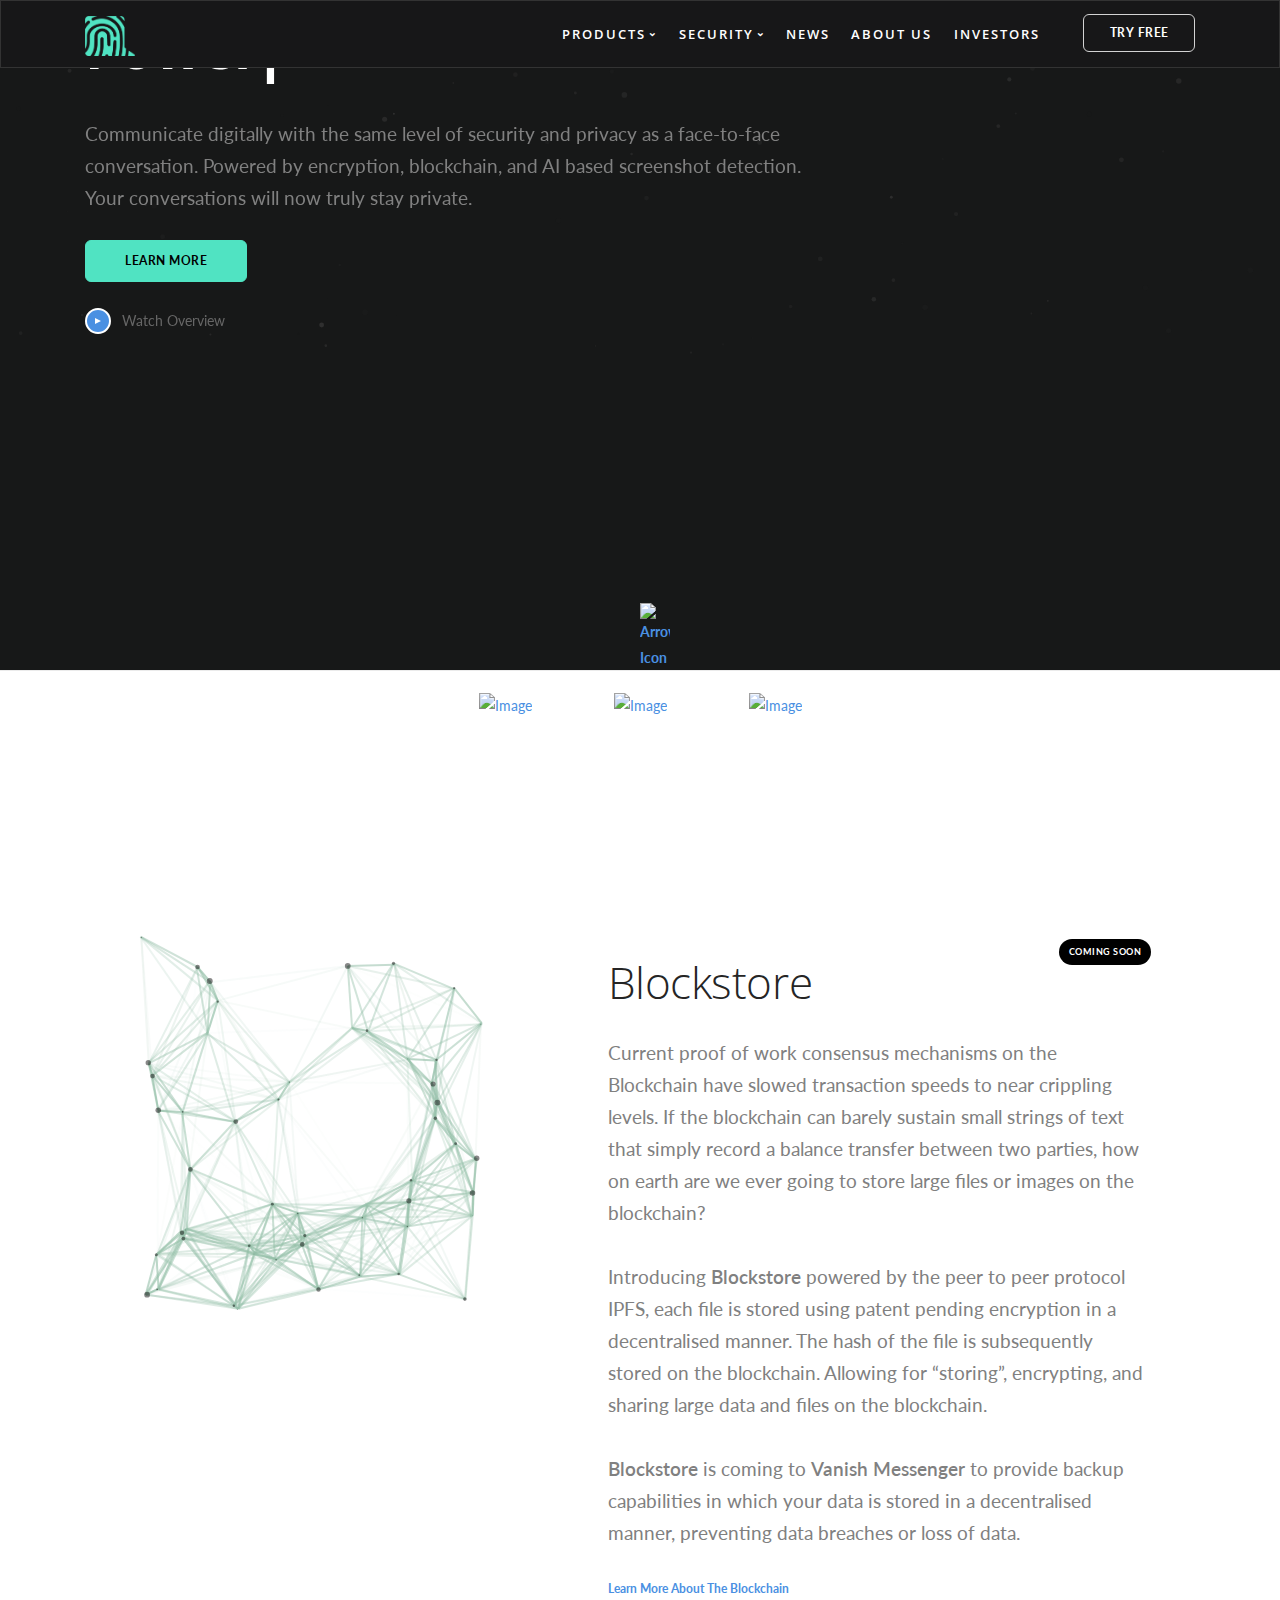
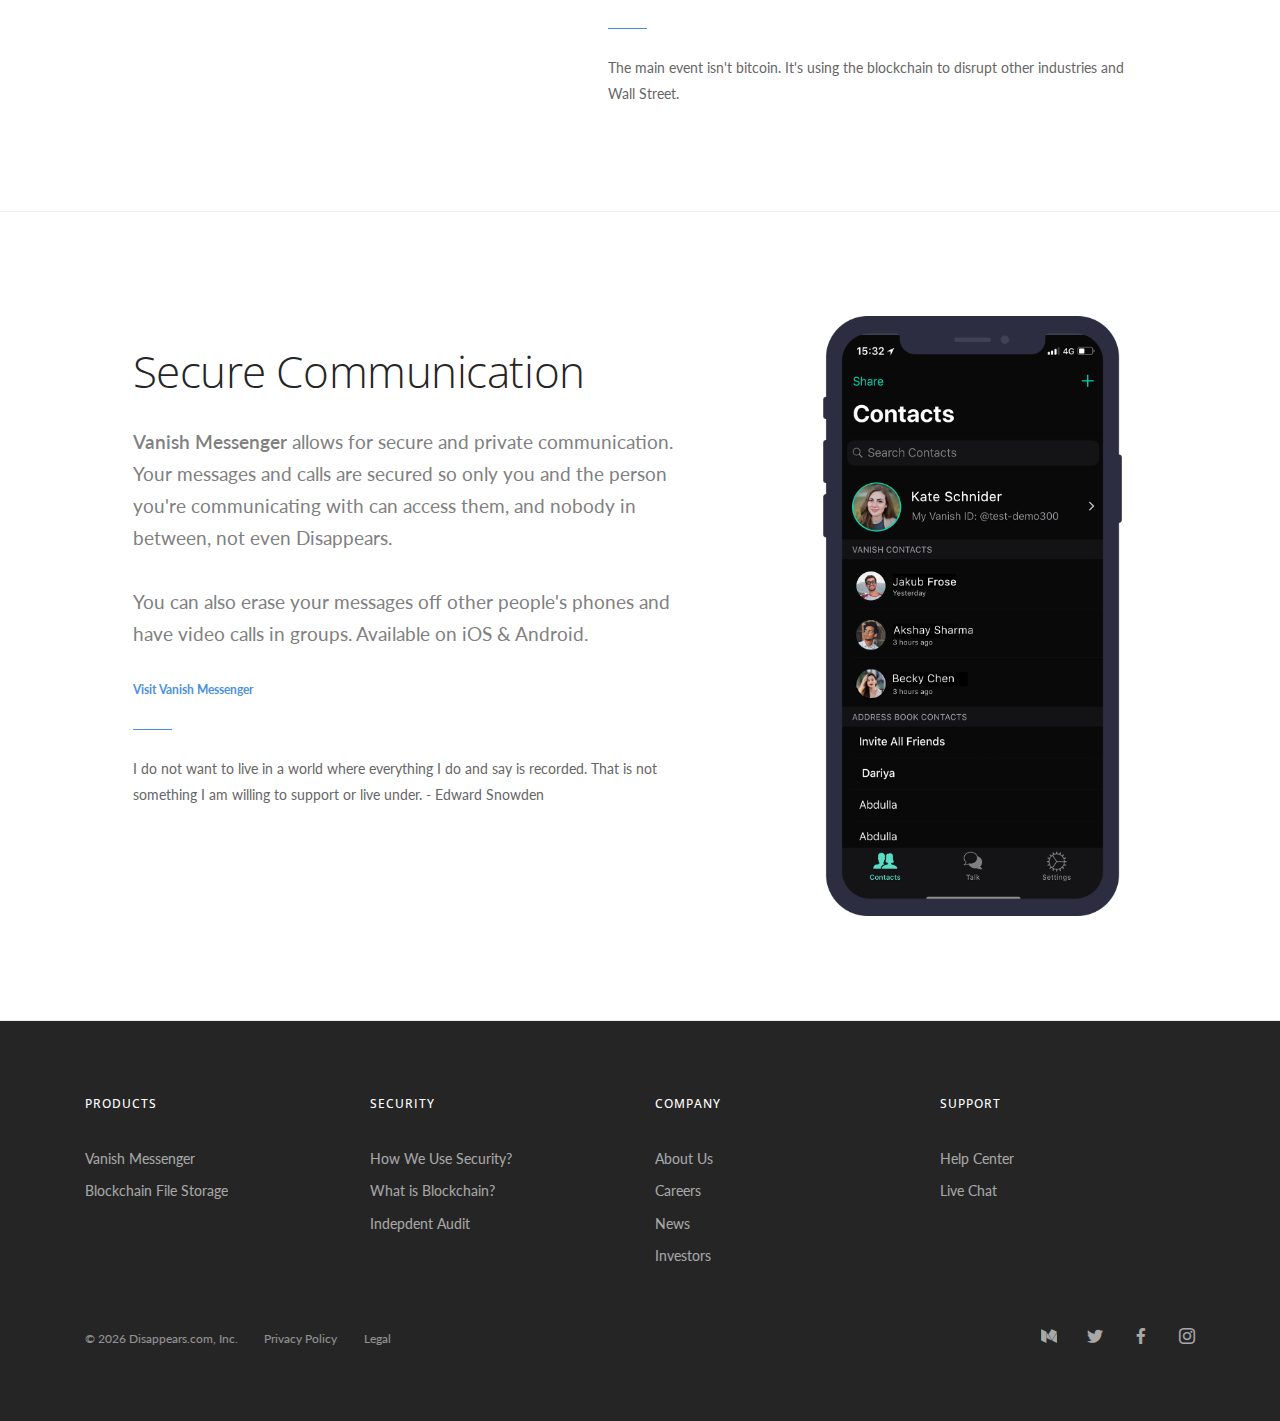
==== commit f8def913: "Vanish site" ====
--- a/index.html
+++ b/index.html
@@ -88,11 +88,11 @@
                                                 <div class="row">
                                                     <div class="dropdown__content col-lg-2 col-md-4">
                                                         <ul class="menu-vertical">
-                                                            <li class="">
+                                                         <!--    <li class="">
                                                                 <a href="security.html.html">
                                                                     How We Use Security?
                                                                 </a>
-                                                            </li>
+                                                            </li> -->
                                                             <li class="">
                                                                 <a href="blockchain.html">
                                                                     What is Blockchain?
@@ -167,9 +167,10 @@
                                             <iframe data-src="https://www.youtube.com/embed/JB5TIljs37I?autoplay=1" allowfullscreen="allowfullscreen"></iframe>
                                         </div>
                                     </div>
-                                </div>
-                          
+                                </div>                          
                             </div>
+
+                            <a class="ct-btn-scroll ct-js-btn-scroll" href="#blockstore" style="height: 30px; width: 30px; left: 50%; top: 90%; position: absolute; z-index:9999"><img alt="Arrow Icon" src="https://www.solodev.com/assets/anchor/arrow-down.png"></a>
 
                             <div class="col-md-6">
                                 <div class="globe js-globe">
@@ -216,7 +217,7 @@
                                 <h1>Blockstore</h1><span class="label" style="background:#000;">Coming Soon</span>
                                 <p class="lead">
                                     Current proof of work consensus mechanisms on the Blockchain have slowed transaction speeds to near crippling levels. If the blockchain can barely sustain small strings of text that simply record a balance transfer between two parties, how on earth are we ever going to store large files or images on the blockchain? <br><br>
-                                    Introducing <b>Blockstore</b> powered by the peer to peer protocol IPFS, each file is stored using patent pending encryption in a decentralised manner. The hash of the file is subsequently stored on the blockchain. Allowing for “storing”, encrypting, and sharing large data and files on the blockchain.
+                                    Introducing <b>Blockstore</b> powered by the peer to peer protocol IPFS, each file is stored using patent pending encryption in a decentralised manner. The hash of the file is subsequently stored on the blockchain. Allowing for “storing”, encrypting, and sharing large data and files on the blockchain.<br><br><b>Blockstore</b> is coming to <b>Vanish Messenger</b> to provide backup capabilities in which your data is stored in a decentralised manner, preventing data breaches or loss of data.
                                 </p>
                                 <a href="blockchain.html">Learn More About The Blockchain</a>
                                 <hr class="short" />
--- a/css/theme.css
+++ b/css/theme.css
@@ -71,12 +71,18 @@
     font-size: 81.25%;
   }
 }
+@media all and (min-width: 800px) {
+  .animatedglobe {
+    right:0 !important; left: auto !important;
+  }
+}
+
 body {
   font-size: 1em;
   line-height: 1.85714286em;
   -webkit-font-smoothing: antialiased;
   -moz-osx-font-smoothing: grayscale;
-  font-family: 'Open Sans', 'Helvetica', 'Arial', sans-serif;
+  font-family: -apple-system, BlinkMacSystemFont, 'Open Sans', 'Helvetica', 'Arial', sans-serif;
   color: #666666;
   font-weight: 400;
 }
@@ -966,11 +972,20 @@
   color: #fff;
 }
 .btn--primary:hover {
-  background: #50e3c2;
+  background: #000;
 }
 .btn--primary:active {
-  background: #3483de;
-}
+  background: #000;
+}
+
+.btn--primary:active .btn__text {
+  color: #50e3c2;
+}
+
+.btn--primary:hover .btn__text {
+  color: #50e3c2;
+}
+
 .btn--primary-1,
 .btn--primary-1:visited {
   background: #31639c;
@@ -3242,6 +3257,12 @@
     z-index: 999;
   }
 }
+
+.bar--absolute {
+  border: 1px solid #333;
+}
+
+
 @media all and (min-width: 991px) {
   .bar__module:not(:only-child) {
     display: inline-block;
@@ -4793,11 +4814,11 @@
 }
 .bar-1 .menu-horizontal > li > .dropdown__trigger,
 .bar-1 .menu-horizontal > li > a {
-  font-size: 1.05em;
+  font-size: 0.95em;
   line-height: 2.166666666666667em;
   text-transform: uppercase;
   font-weight: 600;
-  letter-spacing: .5px;
+  letter-spacing: 2px;
 }
 @media all and (min-width: 1024px) {
   .bar-1 .bar__module + .bar__module {
@@ -4885,11 +4906,20 @@
 
 
 
-@media(max-width: 768px) and (min-width: 600px) {
+@media(max-width: 980px) and (min-width: 631px) {
   .homeBG {
     padding-top: 3em !important;
   }
 }
+
+@media(min-width: 630px){
+  .homeBG {
+    padding-top: 5em !important;
+  }
+}
+
+
+
 @media(max-width: 600px) {
   .homeHeaderText {
     font-size: 3em;
--- a/css/custom.css
+++ b/css/custom.css
@@ -1350,5 +1350,8 @@
   color: #aaa
 }
 
-http://
-
+@media all and (min-width: 900px) {
+	.animatedglobe {
+		right:0 !important; left: auto !important;
+	}
+}
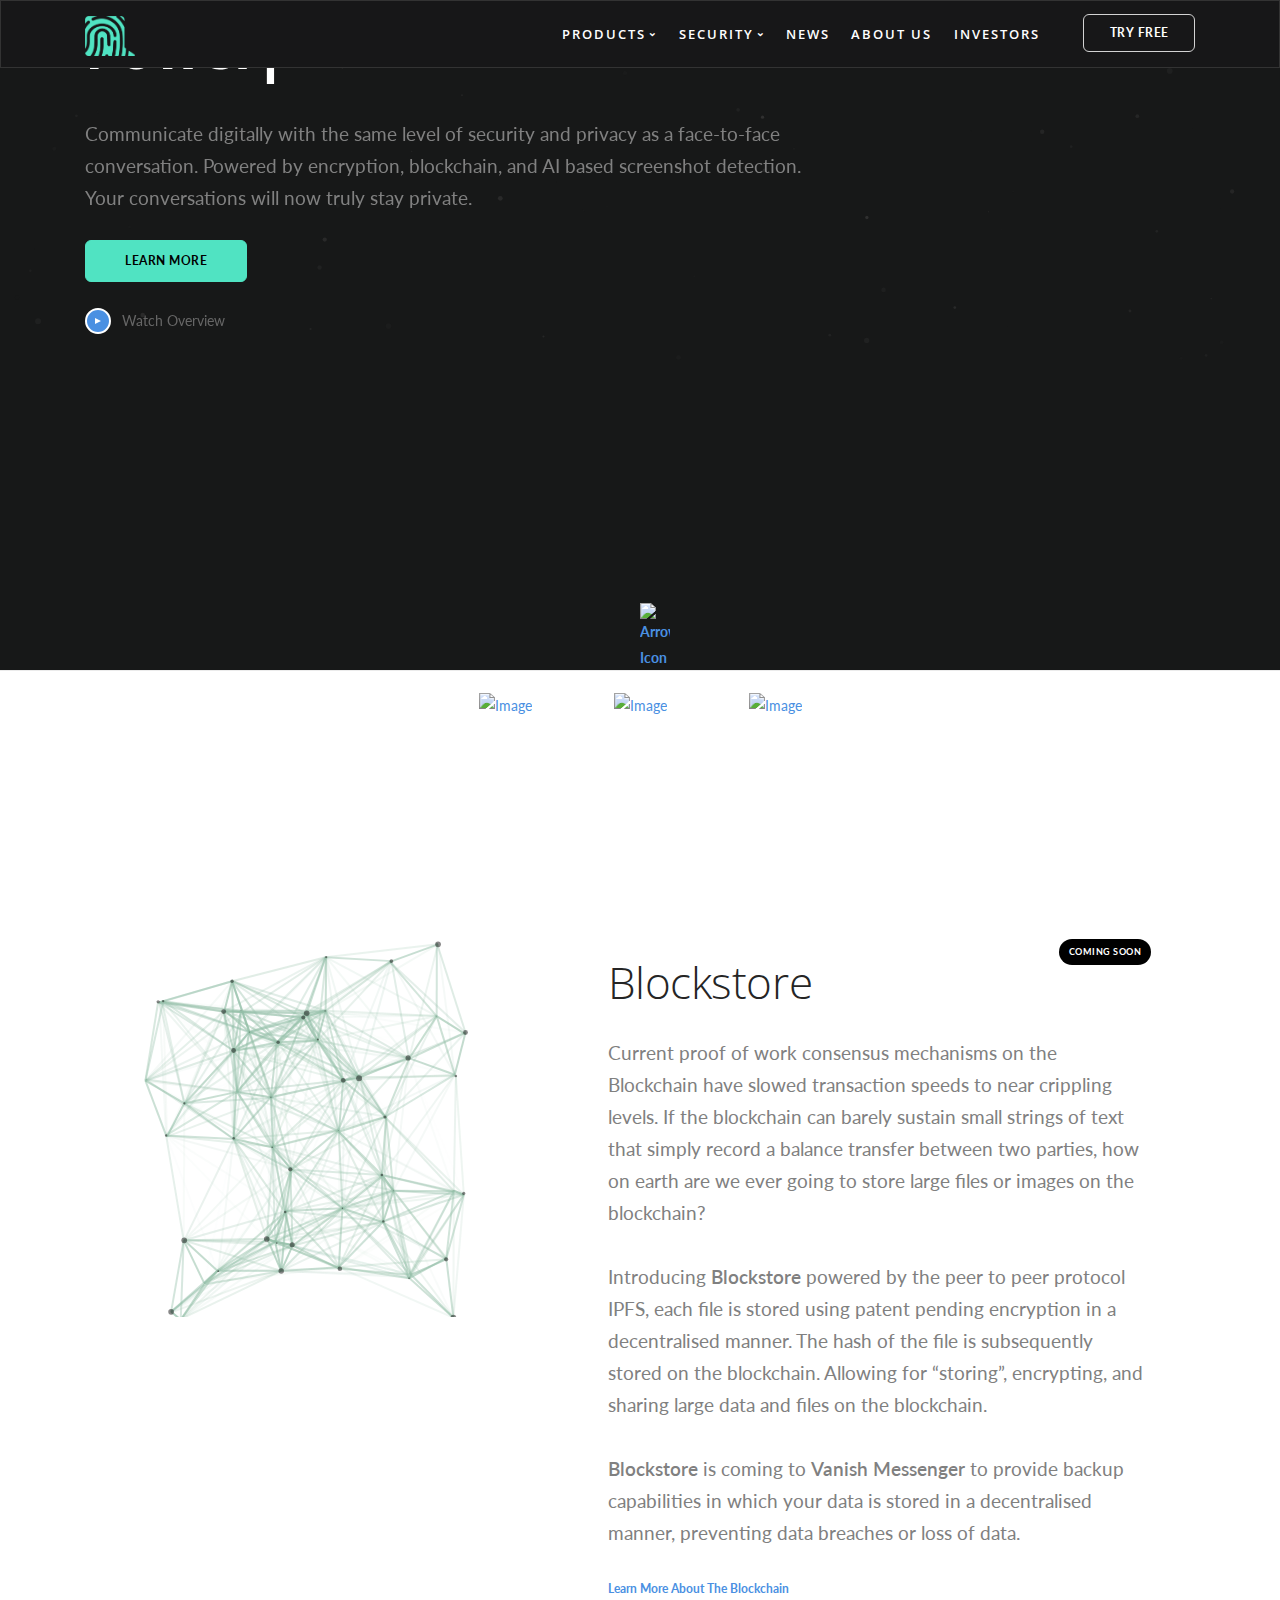
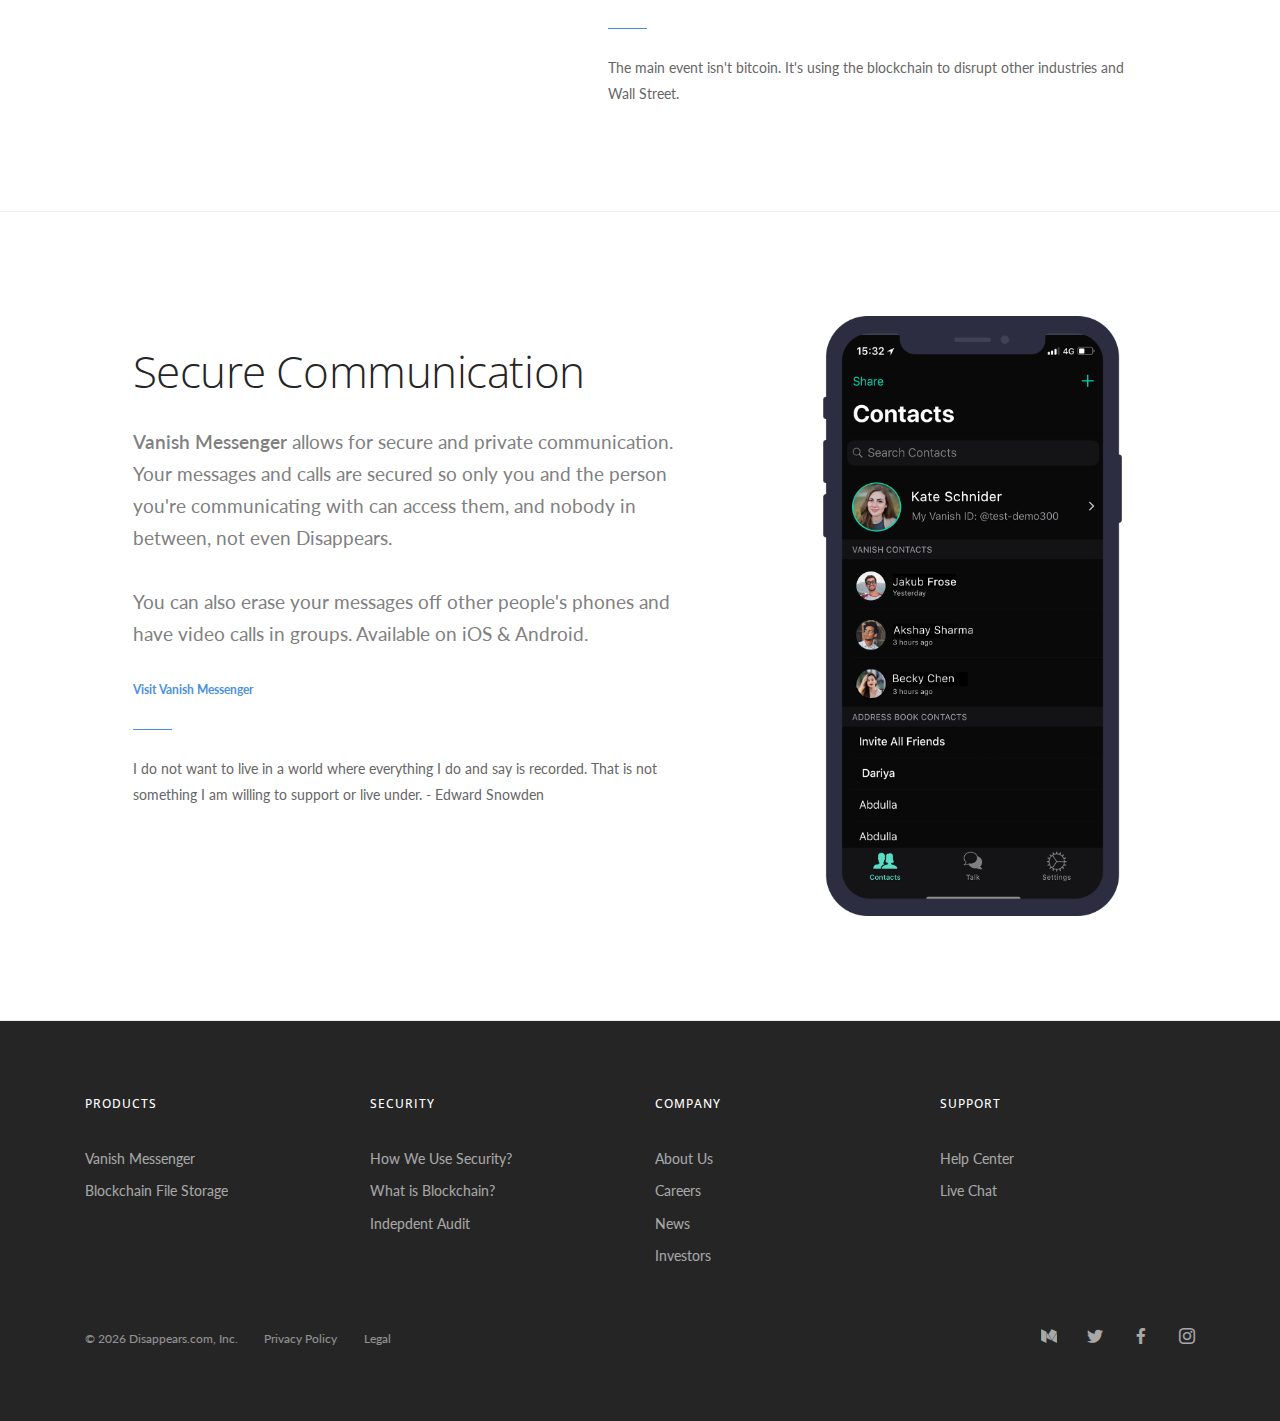
==== commit d5960fd2: "new site" ====
--- a/index.html
+++ b/index.html
@@ -15,12 +15,11 @@
         <link href="css/theme.css" rel="stylesheet" type="text/css" media="all" />
         <link href="css/custom.css" rel="stylesheet" type="text/css" media="all" />
         <link href="css/font-rubiklato.css" rel="stylesheet" type="text/css" media="all" />
-        <link href="css/font-segoe.css" rel="stylesheet" type="text/css" media="all" />
         <link href="https://fonts.googleapis.com/css?family=Open+Sans:200,300,400,400i,500,600,700%7CMerriweather:300,300i" rel="stylesheet">
         <link href="https://fonts.googleapis.com/css?family=Lato:400,400i,700%7CRubik:300,400,500" rel="stylesheet" />
         <link href="https://fonts.googleapis.com/icon?family=Material+Icons" rel="stylesheet">
     </head>
-
+    
     <body class=" ">
         <a id="start"></a>
 
@@ -88,11 +87,11 @@
                                                 <div class="row">
                                                     <div class="dropdown__content col-lg-2 col-md-4">
                                                         <ul class="menu-vertical">
-                                                         <!--    <li class="">
+                                                            <li class="">
                                                                 <a href="security.html.html">
                                                                     How We Use Security?
                                                                 </a>
-                                                            </li> -->
+                                                            </li>
                                                             <li class="">
                                                                 <a href="blockchain.html">
                                                                     What is Blockchain?
@@ -322,28 +321,28 @@
                         <div class="col-md-6">
                             <span class="type--fine-print">&copy;
                                 <span class="update-year"></span> Disappears.com, Inc.</span>
-                            <a class="type--fine-print" href="#">Privacy Policy</a>
+                            <a class="type--fine-print" href="legal.html#privacy">Privacy Policy</a>
                             <a class="type--fine-print" href="#">Legal</a>
                         </div>
                         <div class="col-md-6 text-right text-left-xs">
                             <ul class="social-list list-inline list--hover">
                                 <li>
-                                    <a href="#">
+                                    <a href="https://medium.com/@disappears">
                                         <i class="socicon socicon-medium icon icon--xs"></i>
                                     </a>
                                 </li>
                                 <li>
-                                    <a href="#">
+                                    <a href="https://twitter.com/vanishmessenger">
                                         <i class="socicon socicon-twitter icon icon--xs"></i>
                                     </a>
                                 </li>
                                 <li>
-                                    <a href="#">
+                                    <a href="https://facebook.com/getDisappears/">
                                         <i class="socicon socicon-facebook icon icon--xs"></i>
                                     </a>
                                 </li>
                                 <li>
-                                    <a href="#">
+                                    <a href="https://www.instagram.com/vanishmessenger/">
                                         <i class="socicon socicon-instagram icon icon--xs"></i>
                                     </a>
                                 </li>
@@ -359,256 +358,16 @@
         <a class="back-to-top inner-link" href="#start" data-scroll-class="100vh:active">
             <i class="stack-interface stack-up-open-big"></i>
         </a>
-          <script src='https://cdnjs.cloudflare.com/ajax/libs/three.js/87/three.js'></script>
-<script src='https://s3-us-west-2.amazonaws.com/s.cdpn.io/617753/ThreeOrbitControls.js'></script>
-<script src='https://rawgit.com/spite/THREE.MeshLine/master/src/THREE.MeshLine.js'></script>
-
-            <script src="js/animatedglobe.js"></script>
-            <script src="js/particles.js"></script>
-
-<script type="text/javascript">
-    particlesJS('particles-js1',
-{
-  "particles": {
-    "number": {
-      "value": 300,
-      "density": {
-        "enable": true,
-        "value_area": 800
-      }
-    },
-    "color": {
-      "value": "#111111"
-    },
-    "shape": {
-      "type": "circle",
-      "stroke": {
-        "width": 0,
-        "color": "#000000"
-      },
-      "polygon": {
-        "nb_sides": 5
-      },
-      "image": {
-        "src": "img/github.svg",
-        "width": 100,
-        "height": 100
-      }
-    },
-    "opacity": {
-      "value": 0.5,
-      "random": false,
-      "anim": {
-        "enable": false,
-        "speed": 1,
-        "opacity_min": 0.1,
-        "sync": false
-      }
-    },
-    "size": {
-      "value": 3,
-      "random": true,
-      "anim": {
-        "enable": false,
-        "speed": 40,
-        "size_min": 0.1,
-        "sync": false
-      }
-    },
-    "line_linked": {
-      "enable": true,
-      "distance": 150,
-      "color": "#95c0a9",
-      "opacity": 0.8,
-      "width": 2
-    },
-    "move": {
-      "enable": true,
-      "speed": 6,
-      "direction": "none",
-      "random": false,
-      "straight": false,
-      "out_mode": "out",
-      "bounce": false,
-      "attract": {
-        "enable": false,
-        "rotateX": 600,
-        "rotateY": 1200
-      }
-    }
-  },
-  "interactivity": {
-    "detect_on": "canvas",
-    "events": {
-      "onhover": {
-        "enable": true,
-        "mode": "push"
-      },
-      "onclick": {
-        "enable": true,
-        "mode": "push"
-      },
-      "resize": true
-    },
-    "modes": {
-      "grab": {
-        "distance": 400,
-        "line_linked": {
-          "opacity": 1
-        }
-      },
-      "bubble": {
-        "distance": 400,
-        "size": 40,
-        "duration": 2,
-        "opacity": 8,
-        "speed": 3
-      },
-      "repulse": {
-        "distance": 200,
-        "duration": 0.4
-      },
-      "push": {
-        "particles_nb": 4
-      },
-      "remove": {
-        "particles_nb": 2
-      }
-    }
-  },
-  "retina_detect": true
-}
-
-);
-particlesJS('particles-js',
-  
-  {
-  "particles": {
-    "number": {
-      "value": 160,
-      "density": {
-        "enable": true,
-        "value_area": 800
-      }
-    },
-    "color": {
-      "value": "#333"
-    },
-    "shape": {
-      "type": "circle",
-      "stroke": {
-        "width": 0,
-        "color": "#000000"
-      },
-      "polygon": {
-        "nb_sides": 5
-      },
-      "image": {
-        "src": "img/github.svg",
-        "width": 100,
-        "height": 100
-      }
-    },
-    "opacity": {
-      "value": 1,
-      "random": true,
-      "anim": {
-        "enable": true,
-        "speed": 1,
-        "opacity_min": 0,
-        "sync": false
-      }
-    },
-    "size": {
-      "value": 3,
-      "random": true,
-      "anim": {
-        "enable": false,
-        "speed": 4,
-        "size_min": 0.3,
-        "sync": false
-      }
-    },
-    "line_linked": {
-      "enable": false,
-      "distance": 150,
-      "color": "#333",
-      "opacity": 0.4,
-      "width": 1
-    },
-    "move": {
-      "enable": true,
-      "speed": 1,
-      "direction": "none",
-      "random": true,
-      "straight": false,
-      "out_mode": "out",
-      "bounce": false,
-      "attract": {
-        "enable": false,
-        "rotateX": 600,
-        "rotateY": 600
-      }
-    }
-  },
-  "interactivity": {
-    "detect_on": "canvas",
-    "events": {
-      "onhover": {
-        "enable": true,
-        "mode": "bubble"
-      },
-      "onclick": {
-        "enable": true,
-        "mode": "repulse"
-      },
-      "resize": true
-    },
-    "modes": {
-      "grab": {
-        "distance": 400,
-        "line_linked": {
-          "opacity": 1
-        }
-      },
-      "bubble": {
-        "distance": 250,
-        "size": 0,
-        "duration": 2,
-        "opacity": 0,
-        "speed": 3
-      },
-      "repulse": {
-        "distance": 400,
-        "duration": 0.4
-      },
-      "push": {
-        "particles_nb": 4
-      },
-      "remove": {
-        "particles_nb": 2
-      }
-    }
-  },
-  "retina_detect": true
-}
-
-);
-</script>
+
         <script src="js/jquery-3.1.1.min.js"></script>
-        <script src="js/flickity.min.js"></script>
-        <script src="js/easypiechart.min.js"></script>
-        <script src="js/parallax.js"></script>
+        <script src='https://cdnjs.cloudflare.com/ajax/libs/three.js/87/three.js'></script>
+        <script src='https://s3-us-west-2.amazonaws.com/s.cdpn.io/617753/ThreeOrbitControls.js'></script>
+        <script src='https://rawgit.com/spite/THREE.MeshLine/master/src/THREE.MeshLine.js'></script>
+        <script src="js/animatedglobe.js"></script>
+        <script src="js/particles.js"></script>
+        <script src="js/particles.home.js"></script>   
         <script src="js/typed.min.js"></script>
-        <script src="js/datepicker.js"></script>
-        <script src="js/isotope.min.js"></script>
         <script src="js/ytplayer.min.js"></script>
-        <script src="js/lightbox.min.js"></script>
-        <script src="js/granim.min.js"></script>
-        <script src="js/jquery.steps.min.js"></script>
-        <script src="js/countdown.min.js"></script>
-        <script src="js/twitterfetcher.min.js"></script>
-        <script src="js/spectragram.min.js"></script>
         <script src="js/smooth-scroll.min.js"></script>
         <script src="js/scripts.js"></script>
     </body>
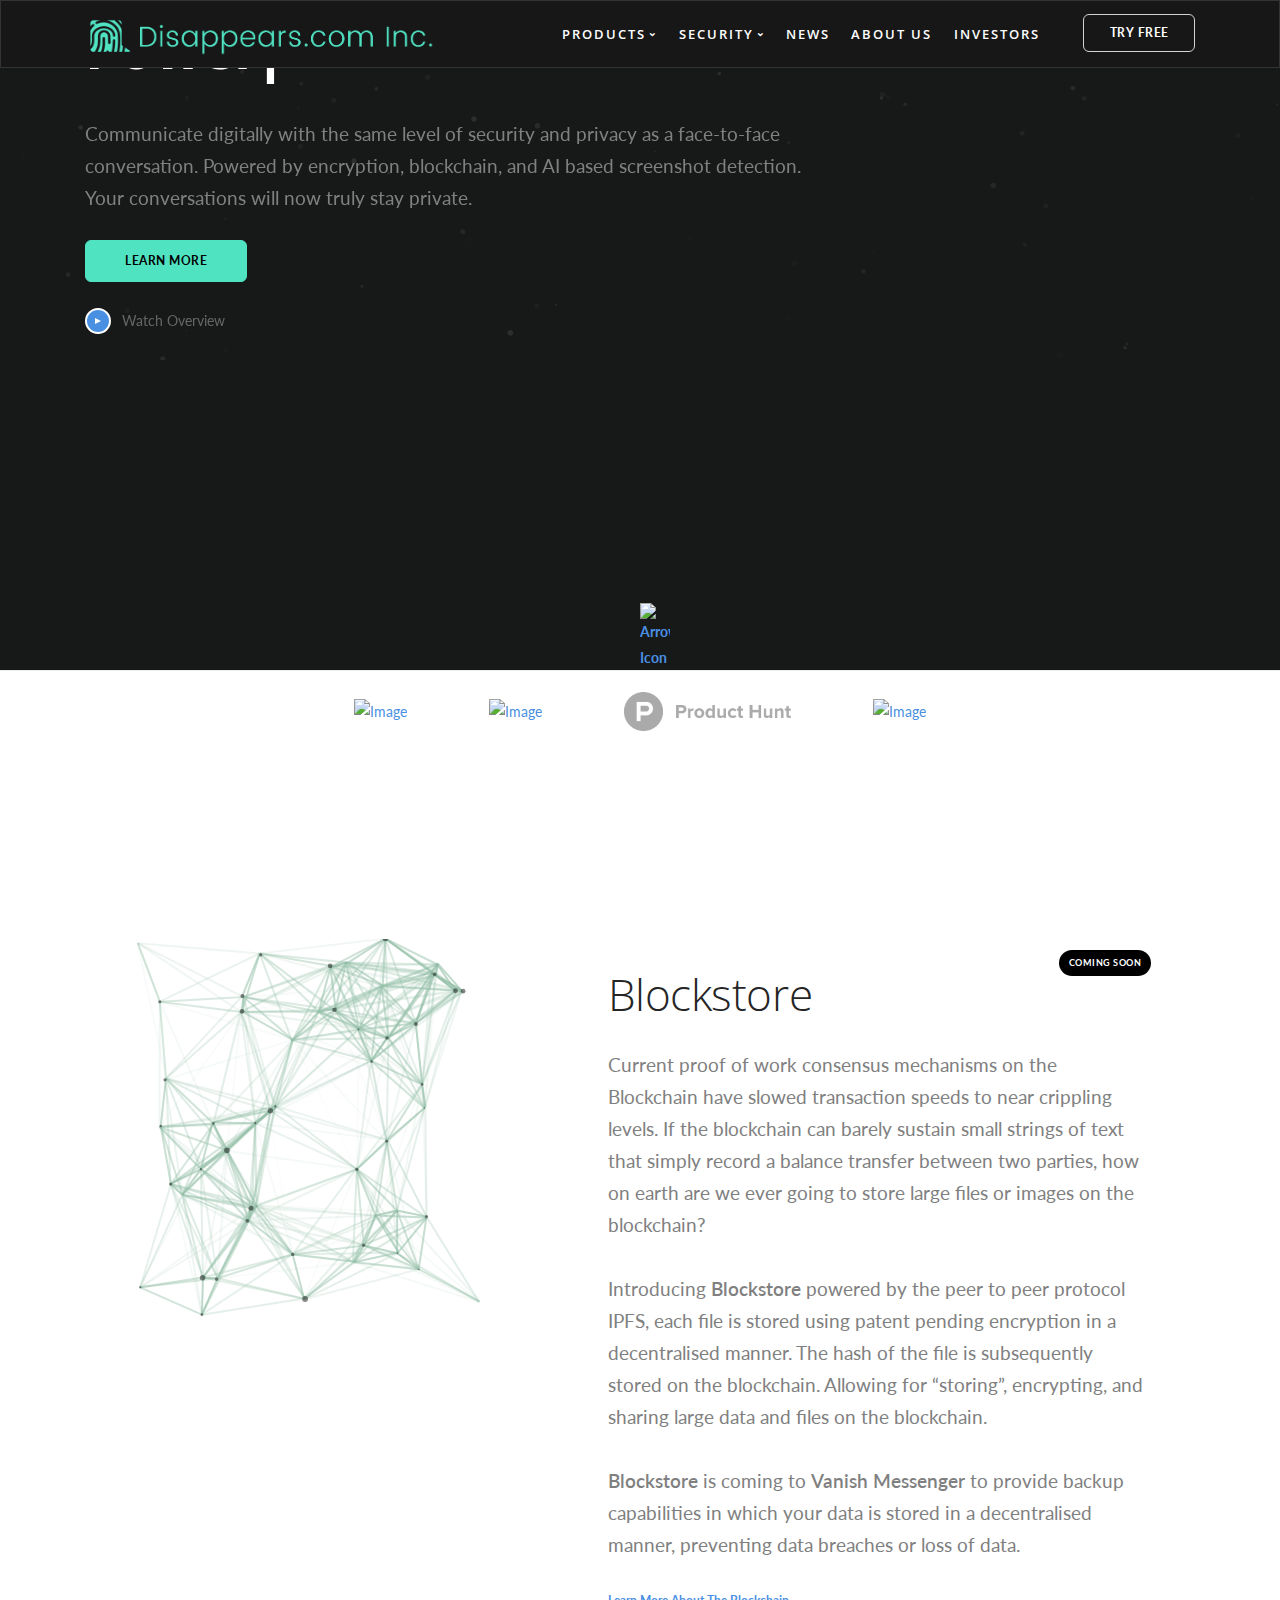
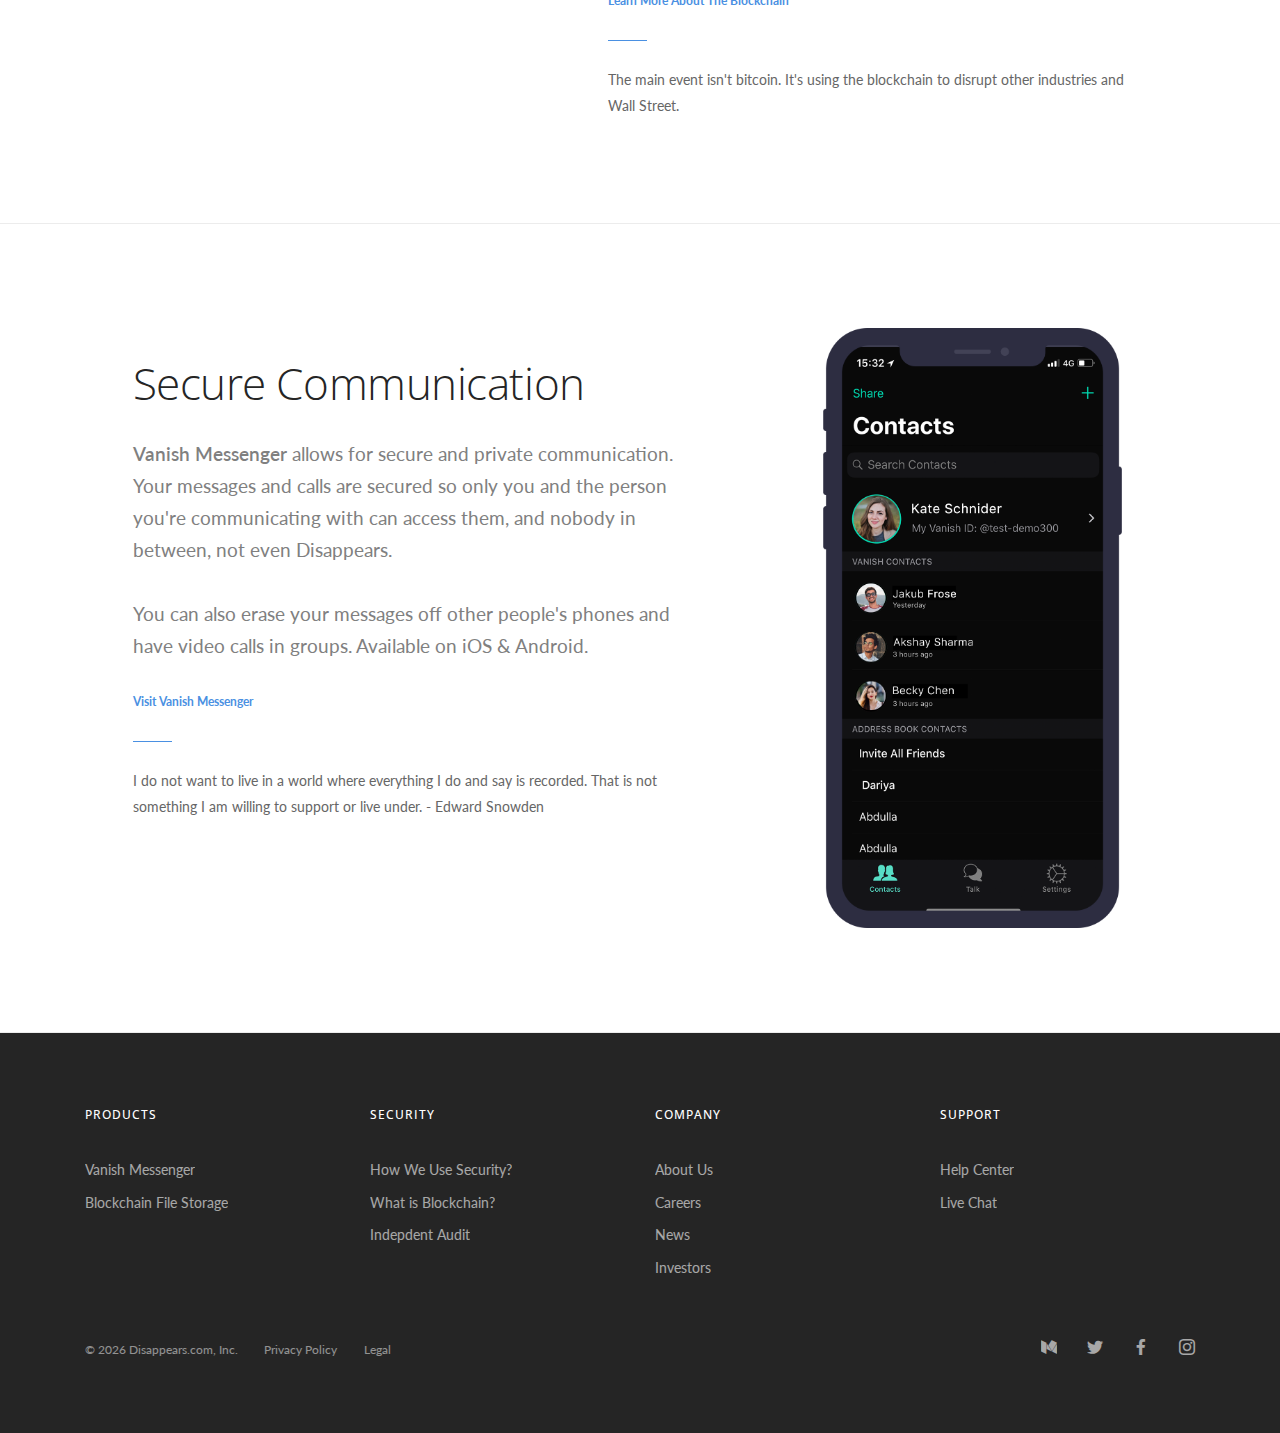
==== commit a1ced91d: "vanish site" ====
--- a/index.html
+++ b/index.html
@@ -188,15 +188,20 @@
                     <div class="row">
                         <div class="col-md-12">
                             <ul class="list-inline list-inline--images">
+                          
                                 <li>
                                     <a href="http://dailyhive.com/vancouver/vanish-privacy-messenger-app-vancouver" target="_blank"><img alt="Image" src="https://www.disappears.com/img/dailyhive_logo.png" /></a>
                                 </li>
+                                 <li>
+                                    <a href="https://learningenglish.voanews.com/a/us-tech-watch-russian-investigation/4045412.html" target="_blank"><img alt="Image" src="https://www.disappears.com/img/voa_logo.png" /></a>
+                                </li>
+                                      <li>
+                                    <a href="http://dailyhive.com/vancouver/vanish-privacy-messenger-app-vancouver" target="_blank"><img alt="Image" src="img/producthunt1.png" /></a>
+                                </li>
                                 <li>
                                     <a href="https://smallcappower.com/news/market-news/messenger-app-vanish/" target="_blank"><img alt="Image" src="https://www.disappears.com/img/smallcap_logo.png" /></a>
                                 </li>
-                                <li>
-                                    <a href="https://learningenglish.voanews.com/a/us-tech-watch-russian-investigation/4045412.html" target="_blank"><img alt="Image" src="https://www.disappears.com/img/voa_logo.png" /></a>
-                                </li>
+                               
                    
                             </ul>
                         </div>
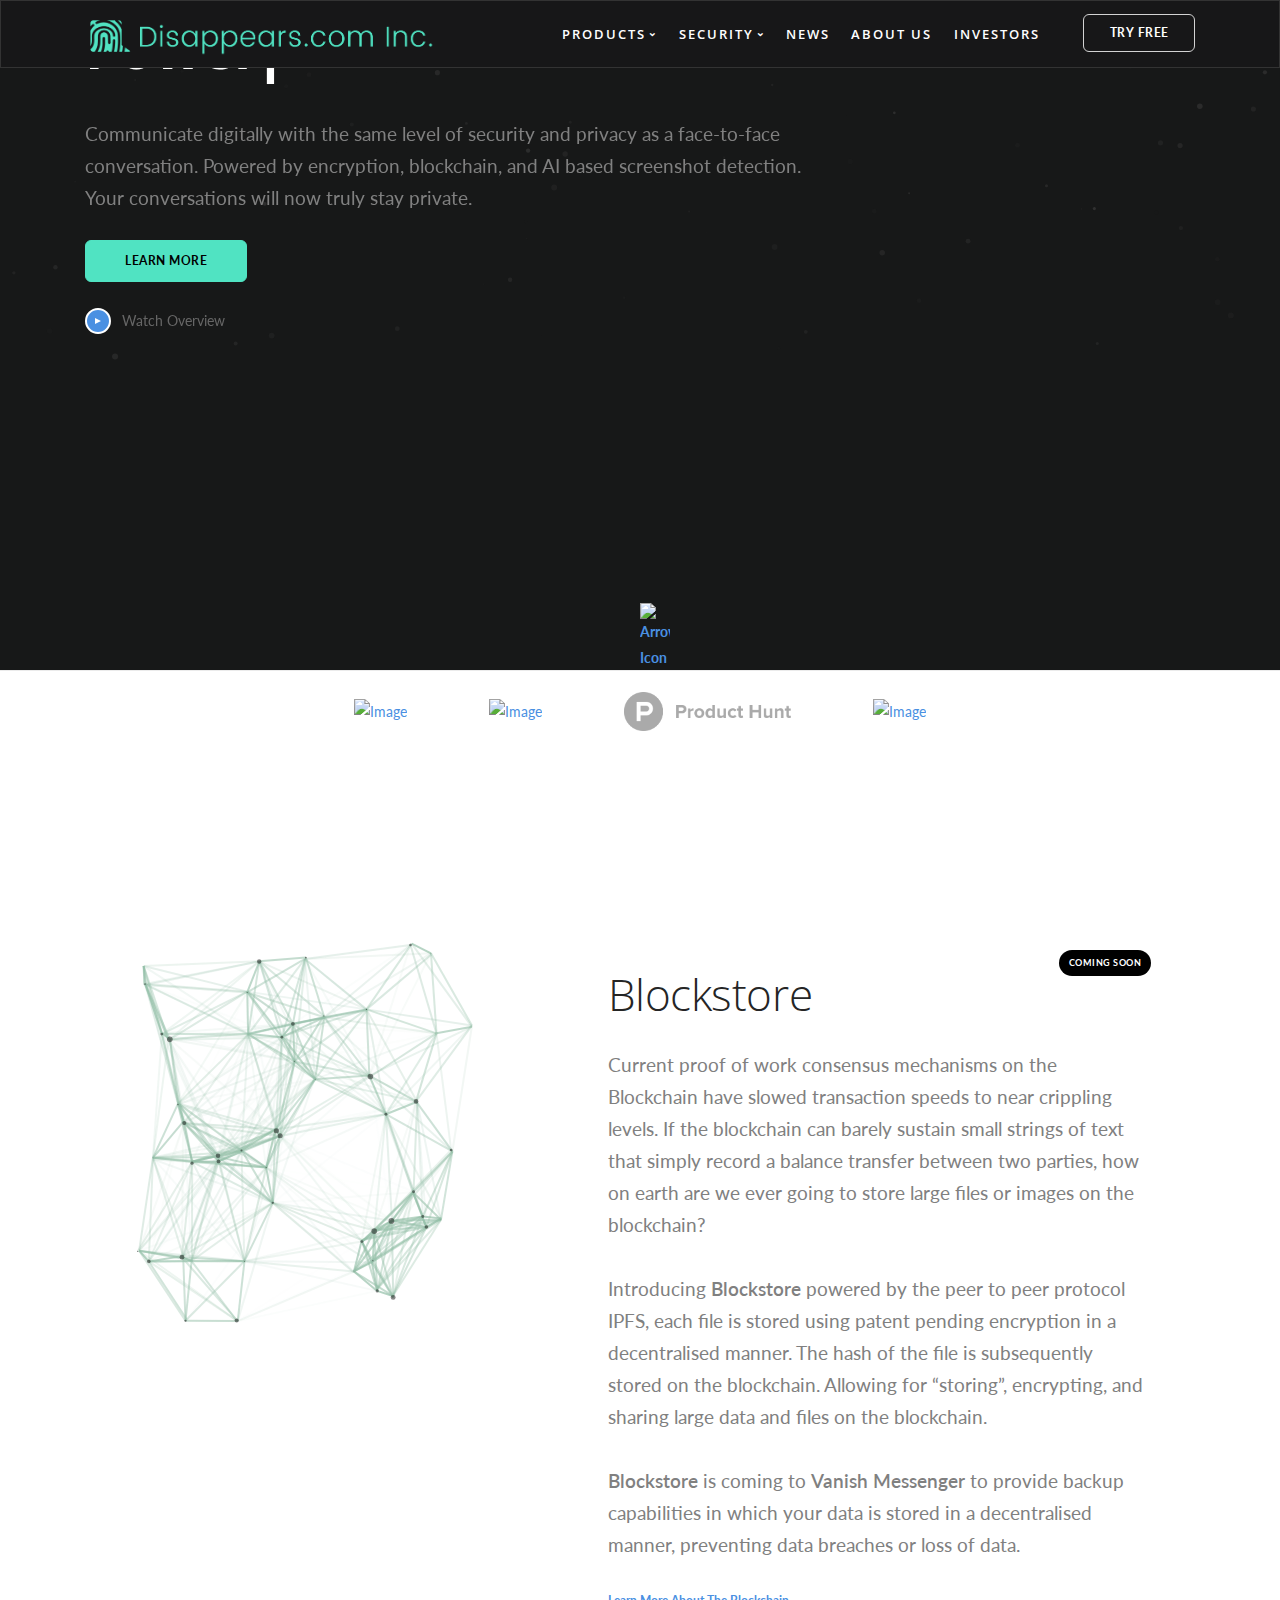
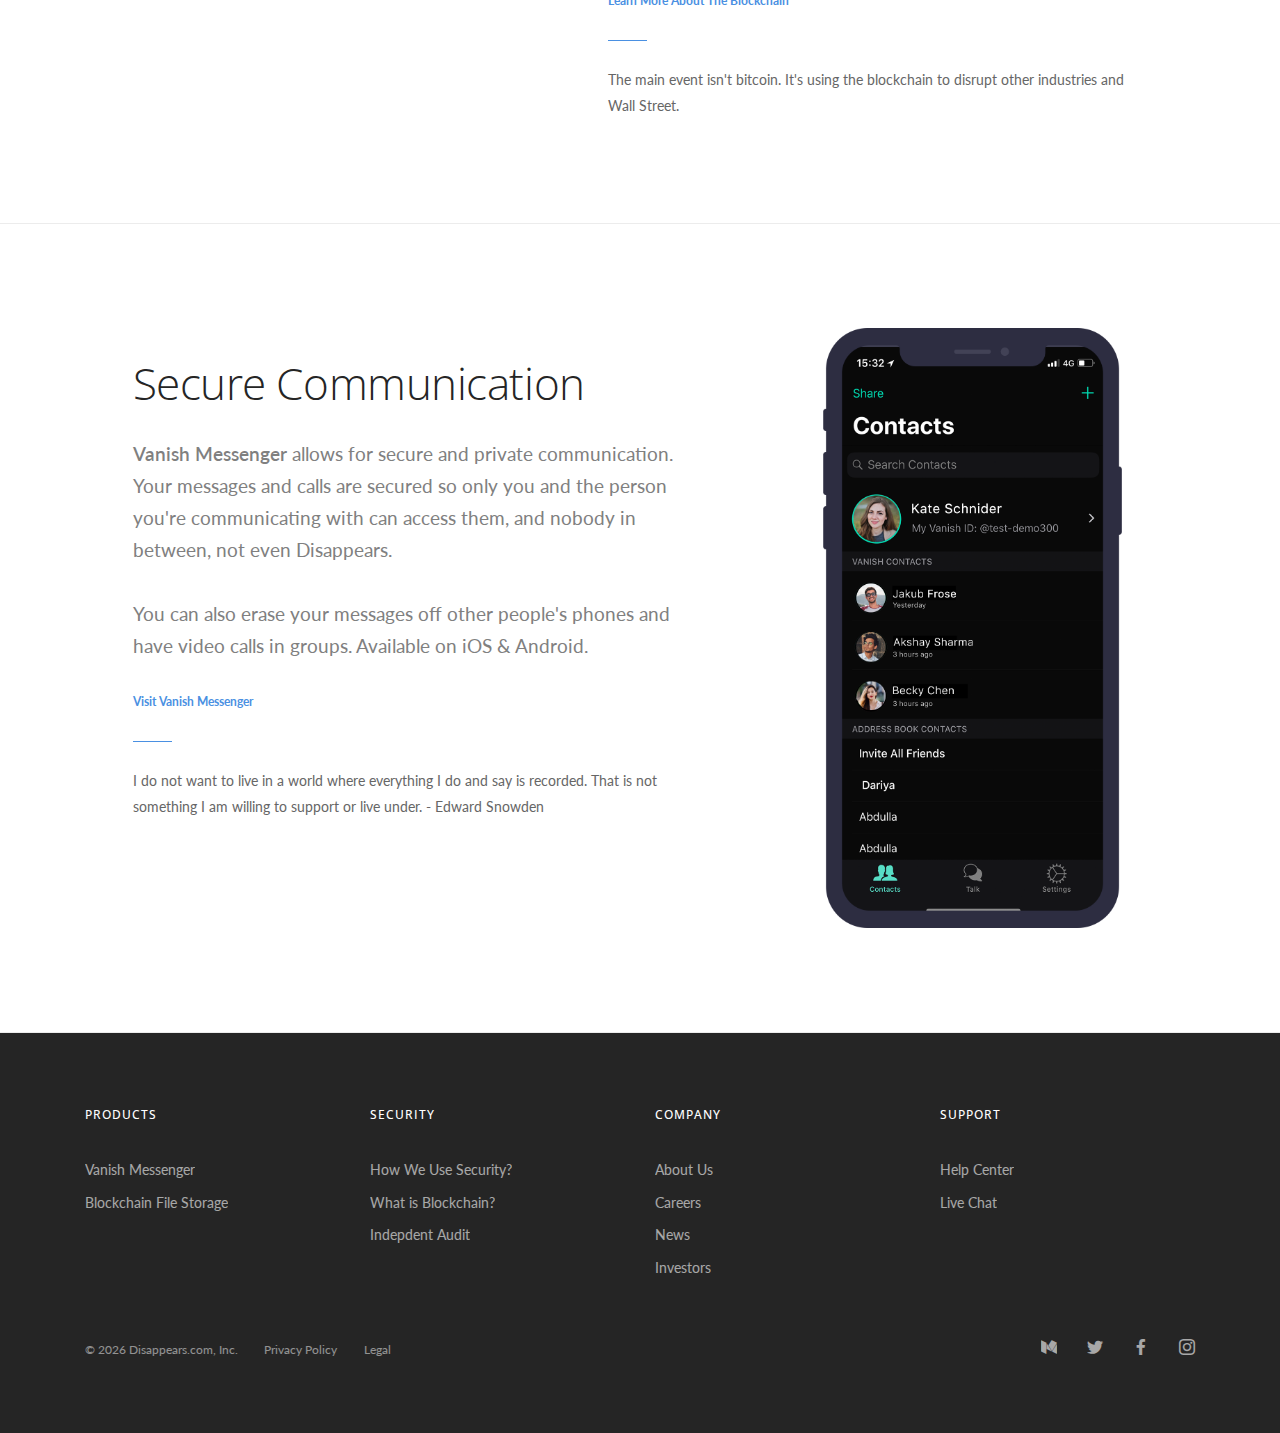
==== commit 2e30a537: "vanish site" ====
--- a/index.html
+++ b/index.html
@@ -196,7 +196,7 @@
                                     <a href="https://learningenglish.voanews.com/a/us-tech-watch-russian-investigation/4045412.html" target="_blank"><img alt="Image" src="https://www.disappears.com/img/voa_logo.png" /></a>
                                 </li>
                                       <li>
-                                    <a href="http://dailyhive.com/vancouver/vanish-privacy-messenger-app-vancouver" target="_blank"><img alt="Image" src="img/producthunt1.png" /></a>
+                                    <a href="http://producthunt.com/posts/vanish-messenger" target="_blank"><img alt="Image" src="img/producthunt1.png" /></a>
                                 </li>
                                 <li>
                                     <a href="https://smallcappower.com/news/market-news/messenger-app-vanish/" target="_blank"><img alt="Image" src="https://www.disappears.com/img/smallcap_logo.png" /></a>
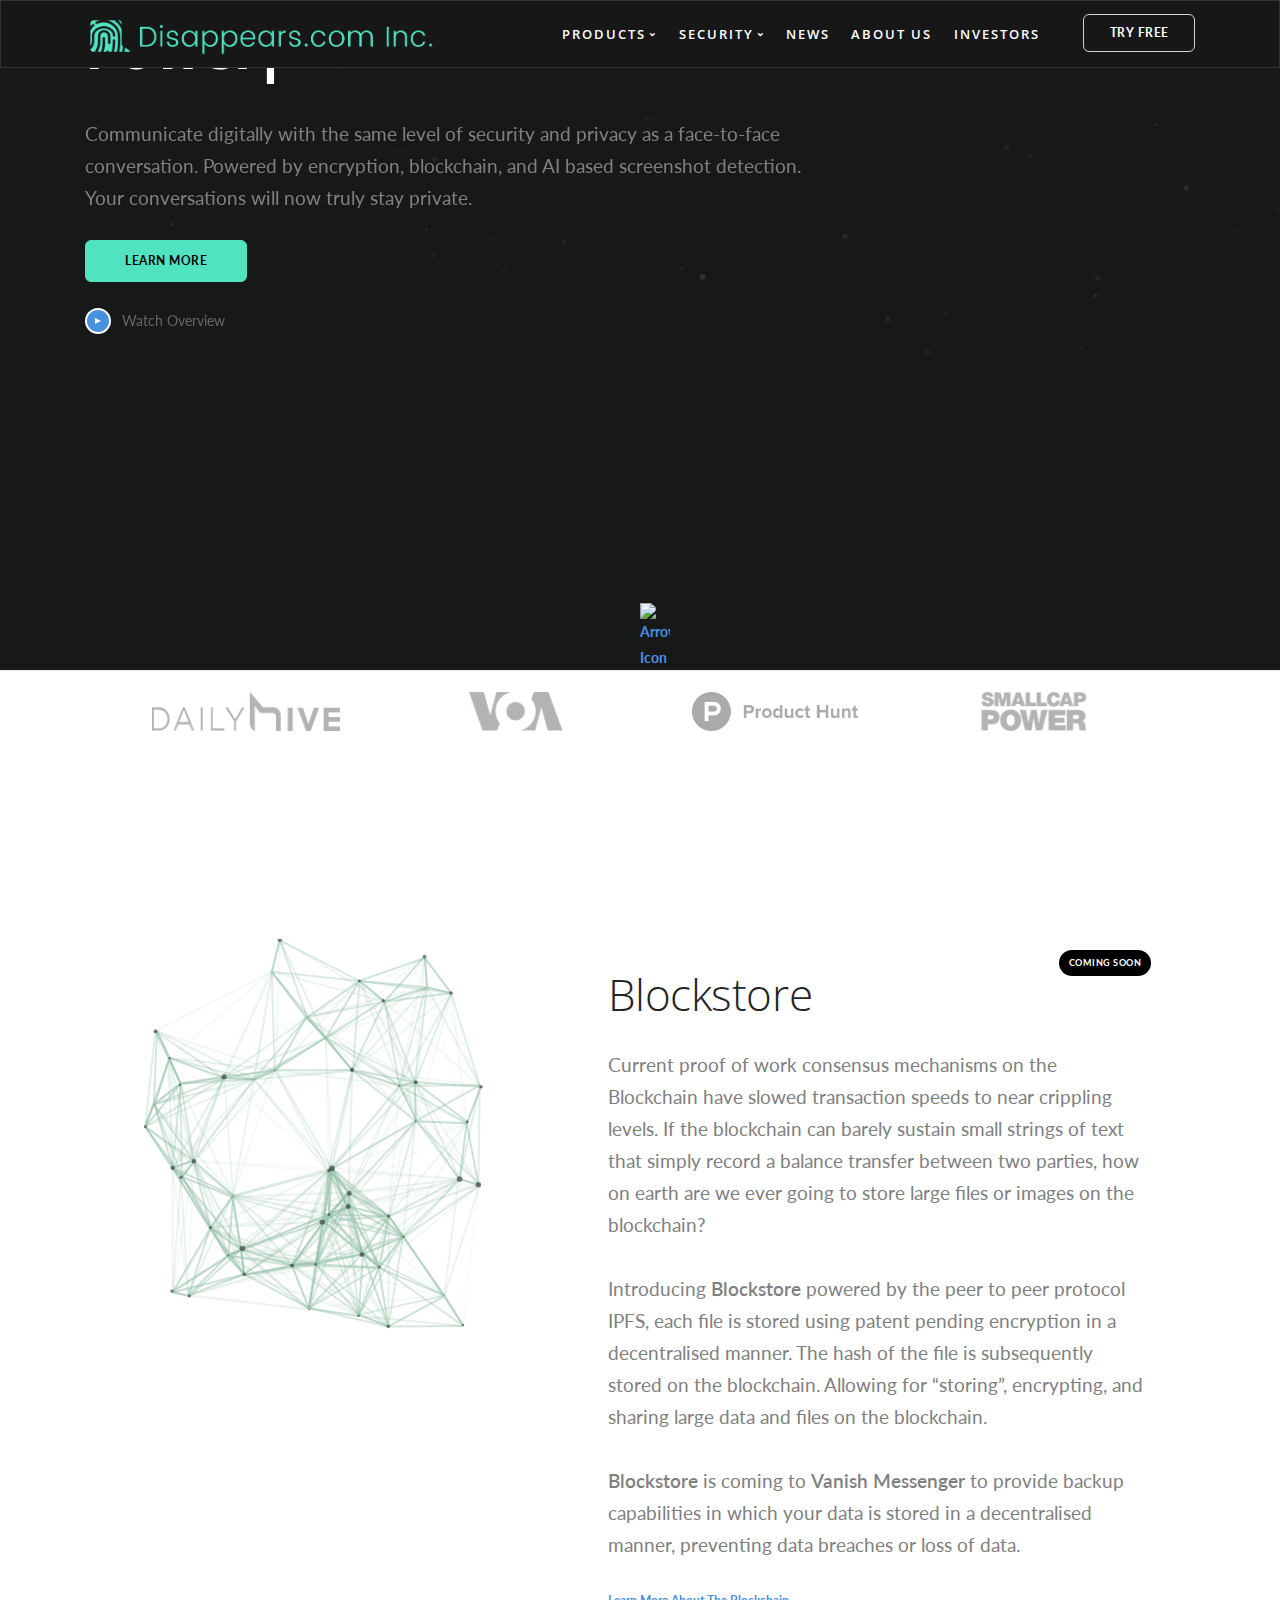
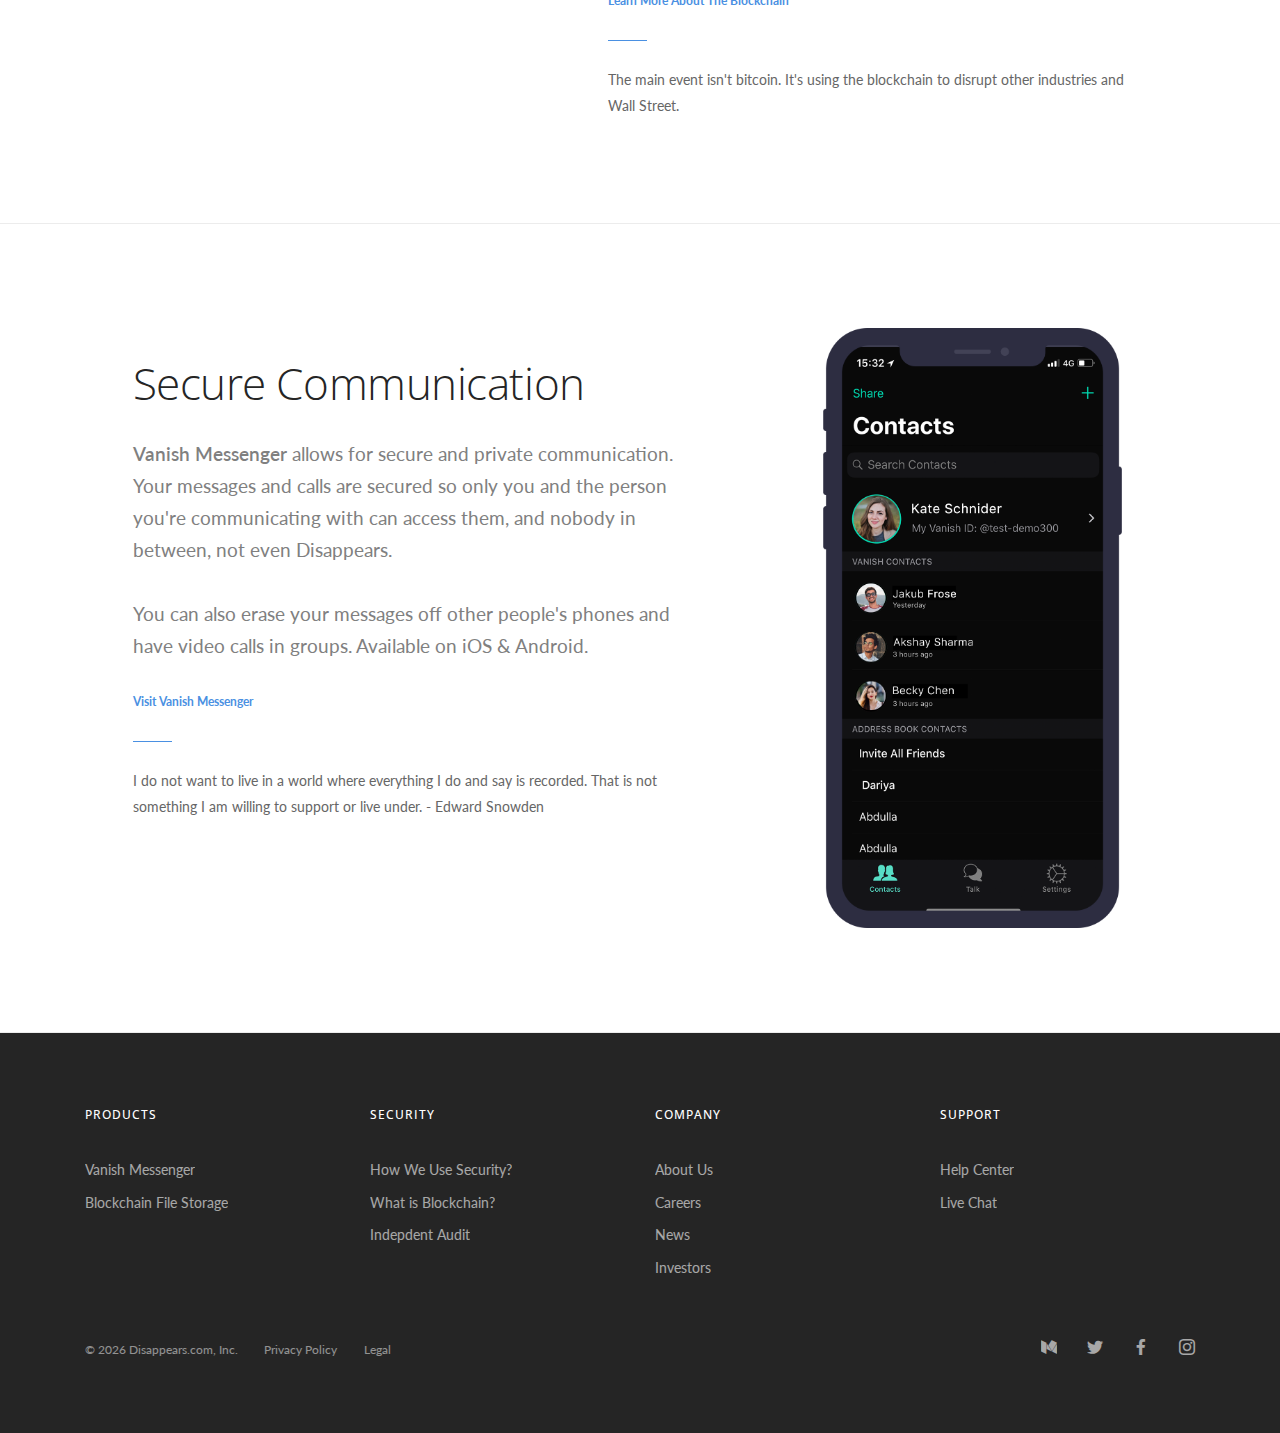
==== commit 8b2cb563: "vanish site" ====
--- a/index.html
+++ b/index.html
@@ -190,16 +190,16 @@
                             <ul class="list-inline list-inline--images">
                           
                                 <li>
-                                    <a href="http://dailyhive.com/vancouver/vanish-privacy-messenger-app-vancouver" target="_blank"><img alt="Image" src="https://www.disappears.com/img/dailyhive_logo.png" /></a>
+                                    <a href="http://dailyhive.com/vancouver/vanish-privacy-messenger-app-vancouver" target="_blank"><img alt="Image" src="img/dailyhive_logo.png" /></a>
                                 </li>
                                  <li>
-                                    <a href="https://learningenglish.voanews.com/a/us-tech-watch-russian-investigation/4045412.html" target="_blank"><img alt="Image" src="https://www.disappears.com/img/voa_logo.png" /></a>
+                                    <a href="https://learningenglish.voanews.com/a/us-tech-watch-russian-investigation/4045412.html" target="_blank"><img alt="Image" src="img/voa_logo.png" /></a>
                                 </li>
                                       <li>
                                     <a href="http://producthunt.com/posts/vanish-messenger" target="_blank"><img alt="Image" src="img/producthunt1.png" /></a>
                                 </li>
                                 <li>
-                                    <a href="https://smallcappower.com/news/market-news/messenger-app-vanish/" target="_blank"><img alt="Image" src="https://www.disappears.com/img/smallcap_logo.png" /></a>
+                                    <a href="https://smallcappower.com/news/market-news/messenger-app-vanish/" target="_blank"><img alt="Image" src="img/smallcap_logo.png" /></a>
                                 </li>
                                
                    
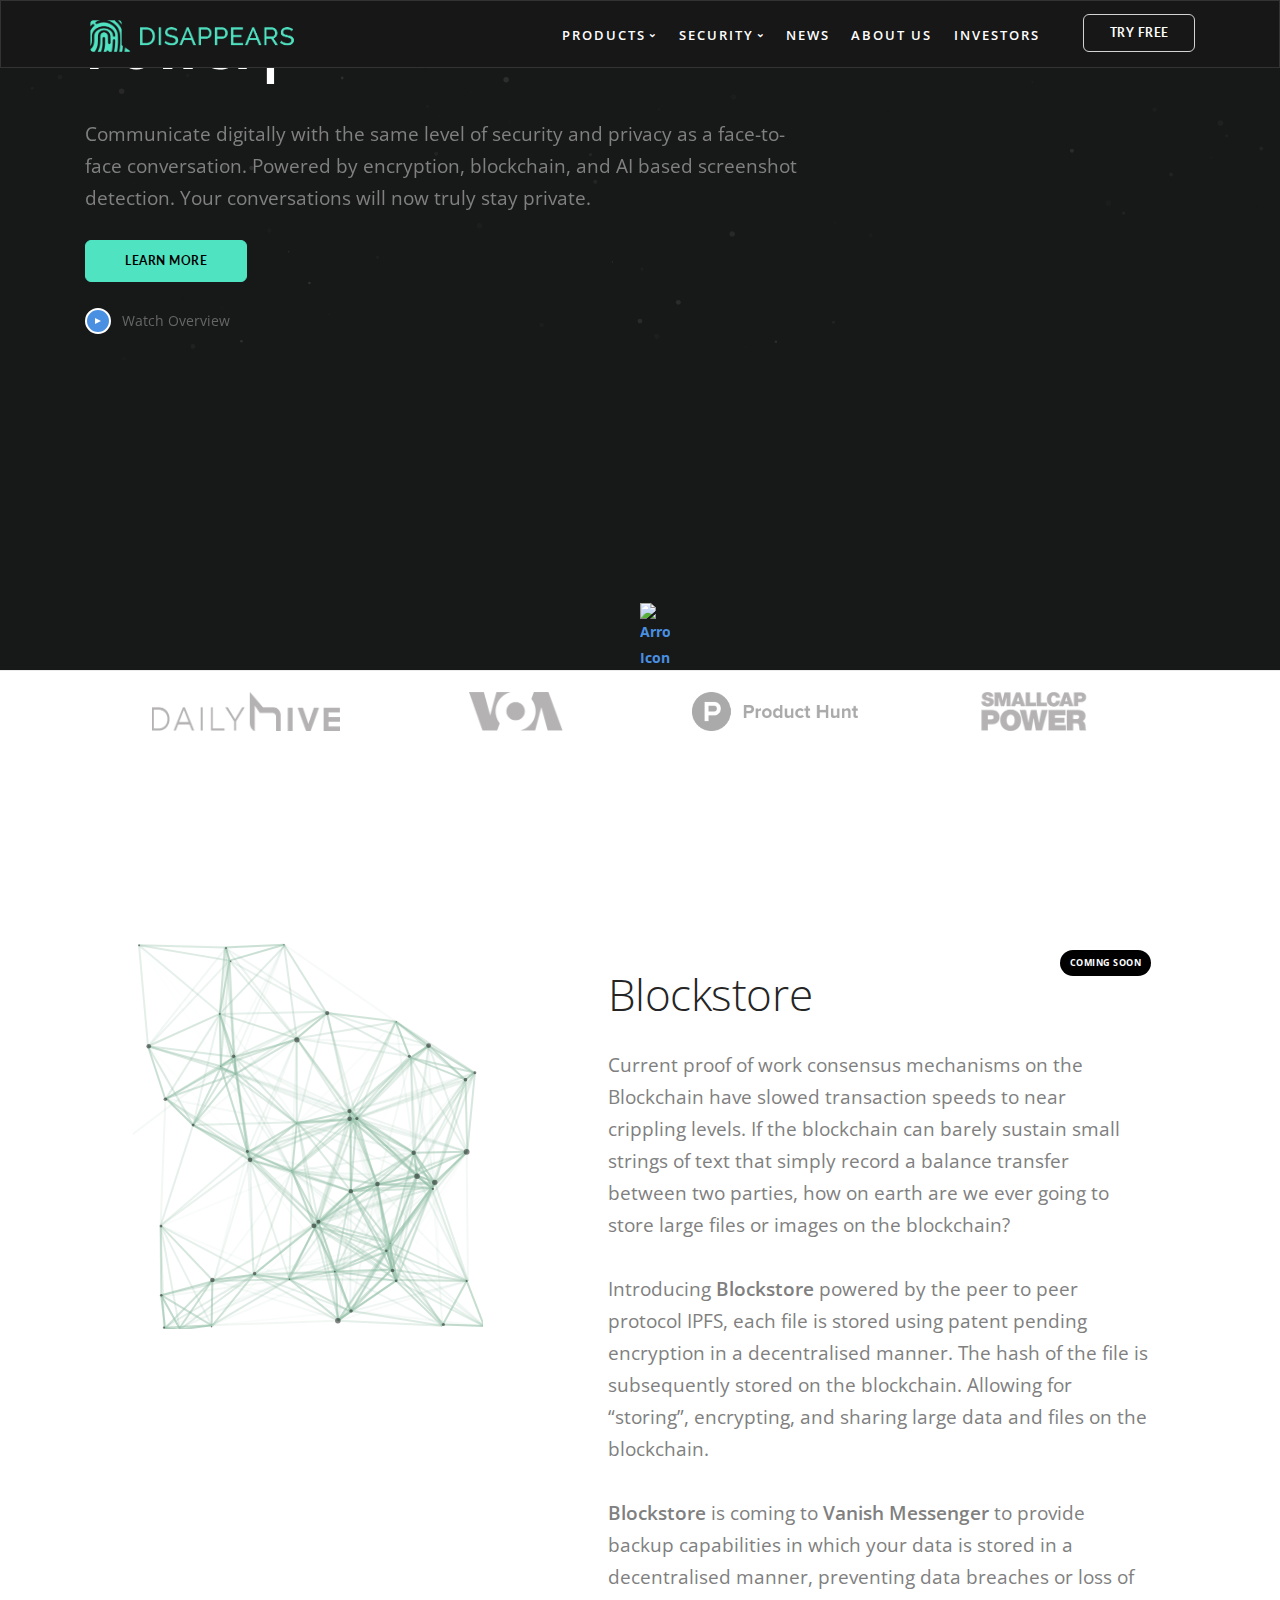
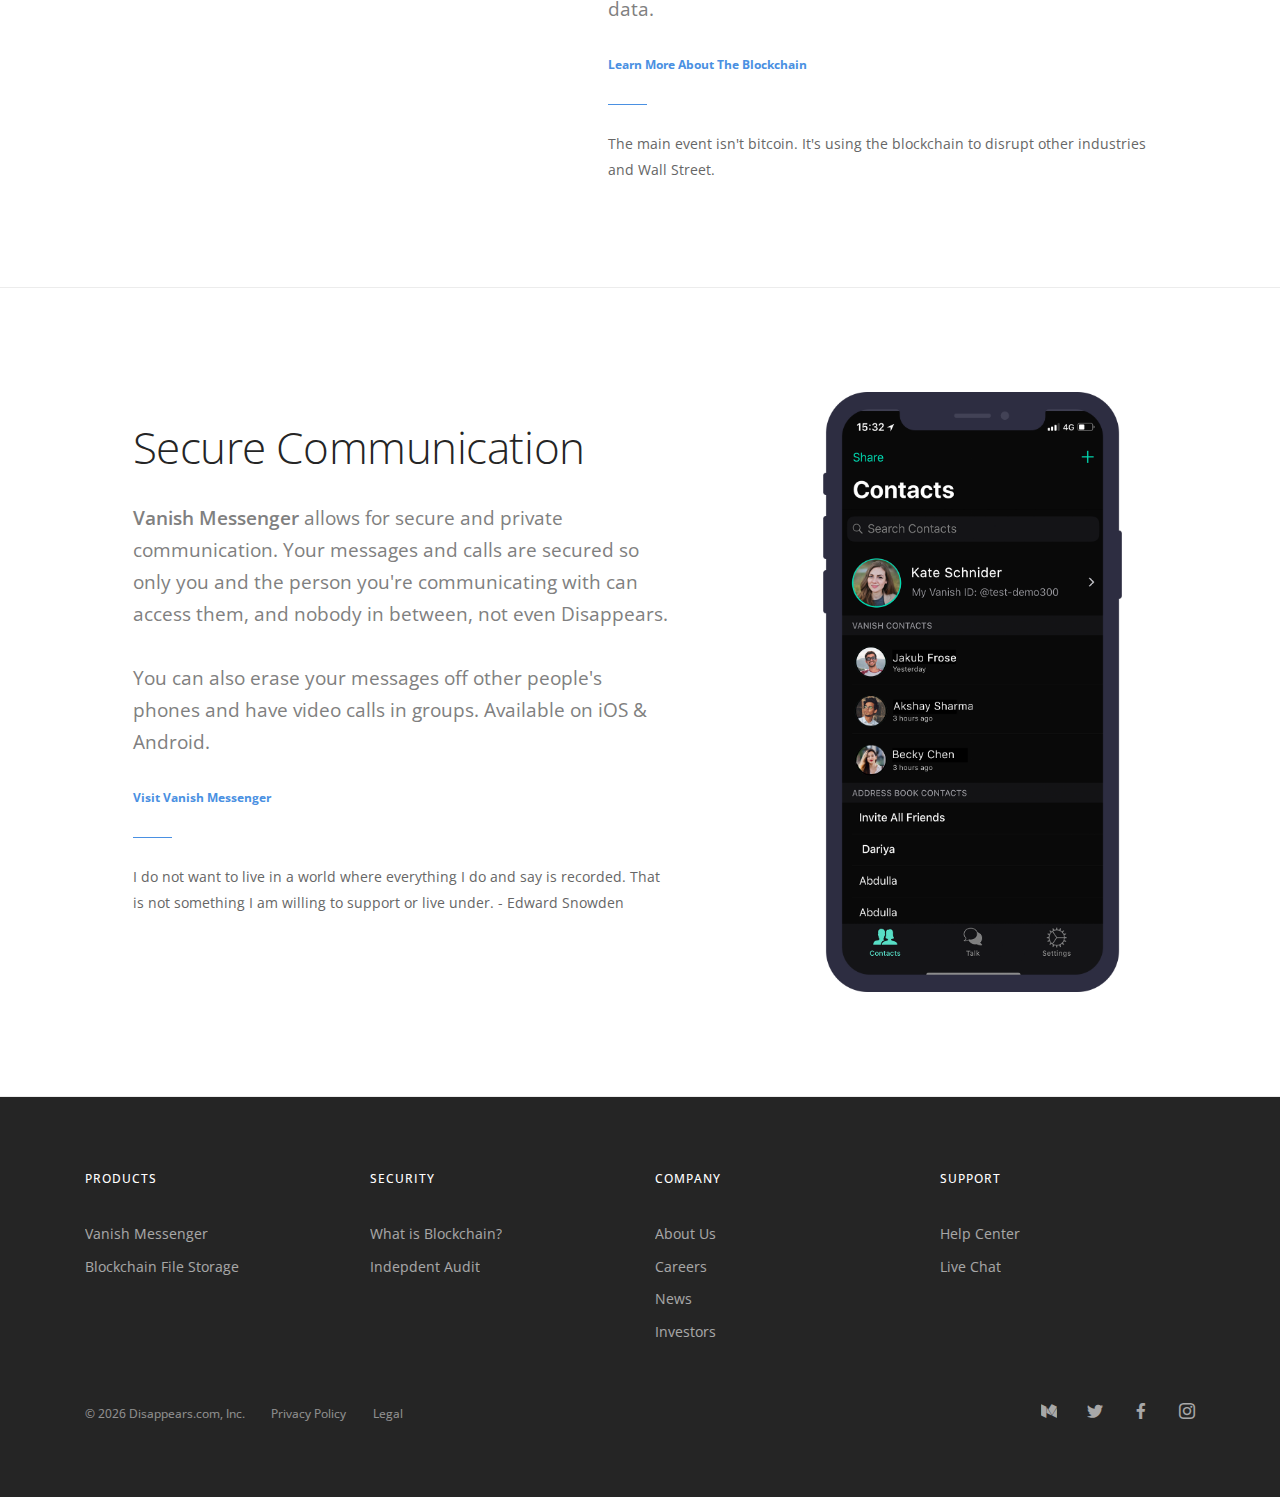
==== commit 6791b8ce: "site updates" ====
--- a/index.html
+++ b/index.html
@@ -87,11 +87,7 @@
                                                 <div class="row">
                                                     <div class="dropdown__content col-lg-2 col-md-4">
                                                         <ul class="menu-vertical">
-                                                            <li class="">
-                                                                <a href="security.html.html">
-                                                                    How We Use Security?
-                                                                </a>
-                                                            </li>
+                                                          
                                                             <li class="">
                                                                 <a href="blockchain.html">
                                                                     What is Blockchain?
@@ -169,7 +165,7 @@
                                 </div>                          
                             </div>
 
-                            <a class="ct-btn-scroll ct-js-btn-scroll" href="#blockstore" style="height: 30px; width: 30px; left: 50%; top: 90%; position: absolute; z-index:9999"><img alt="Arrow Icon" src="https://www.solodev.com/assets/anchor/arrow-down.png"></a>
+                            <a class="ct-btn-scroll ct-js-btn-scroll inner-link" href="#blockstore" style="height: 30px; width: 30px; left: 50%; top: 90%; position: absolute; z-index:9999"><img alt="Arrow Icon" src="https://www.solodev.com/assets/anchor/arrow-down.png"></a>
 
                             <div class="col-md-6">
                                 <div class="globe js-globe">
@@ -188,14 +184,14 @@
                     <div class="row">
                         <div class="col-md-12">
                             <ul class="list-inline list-inline--images">
-                          
+                            
                                 <li>
                                     <a href="http://dailyhive.com/vancouver/vanish-privacy-messenger-app-vancouver" target="_blank"><img alt="Image" src="img/dailyhive_logo.png" /></a>
                                 </li>
                                  <li>
                                     <a href="https://learningenglish.voanews.com/a/us-tech-watch-russian-investigation/4045412.html" target="_blank"><img alt="Image" src="img/voa_logo.png" /></a>
                                 </li>
-                                      <li>
+                                <li>
                                     <a href="http://producthunt.com/posts/vanish-messenger" target="_blank"><img alt="Image" src="img/producthunt1.png" /></a>
                                 </li>
                                 <li>
@@ -247,7 +243,7 @@
 
                                     You can also erase your messages off other people's phones and have video calls in groups. Available on iOS & Android. 
                                 </p>
-                                <a href="">Visit Vanish Messenger</a>
+                                <a href="vanish.html">Visit Vanish Messenger</a>
                                 <hr class="short" />
                                 <p>
                                     I do not want to live in a world where everything I do and say is recorded. That is not something I am willing to support or live under. - Edward Snowden
@@ -280,9 +276,7 @@
                         <div class="col-md-6 col-lg-3 col-6">
                             <h6 class="type--uppercase">Security</h6>
                             <ul class="list--hover">
-                                <li>
-                                    <a href="security.html">How We Use Security?</a>
-                                </li>
+                             
                                 <li>
                                     <a href="blockchain.html">What is Blockchain?</a>
                                 </li>
@@ -375,5 +369,7 @@
         <script src="js/ytplayer.min.js"></script>
         <script src="js/smooth-scroll.min.js"></script>
         <script src="js/scripts.js"></script>
+                <script src="js/dynamics.min.js"></script>
+
     </body>
 </html>--- a/css/theme.css
+++ b/css/theme.css
@@ -82,7 +82,7 @@
   line-height: 1.85714286em;
   -webkit-font-smoothing: antialiased;
   -moz-osx-font-smoothing: grayscale;
-  font-family: -apple-system, BlinkMacSystemFont, 'Open Sans', 'Helvetica', 'Arial', sans-serif;
+  font-family: -apple-system, BlinkMacSystemFont, 'Open Sans', 'Helvetica', 'Arial', sans-serif !important;
   color: #666666;
   font-weight: 400;
 }
